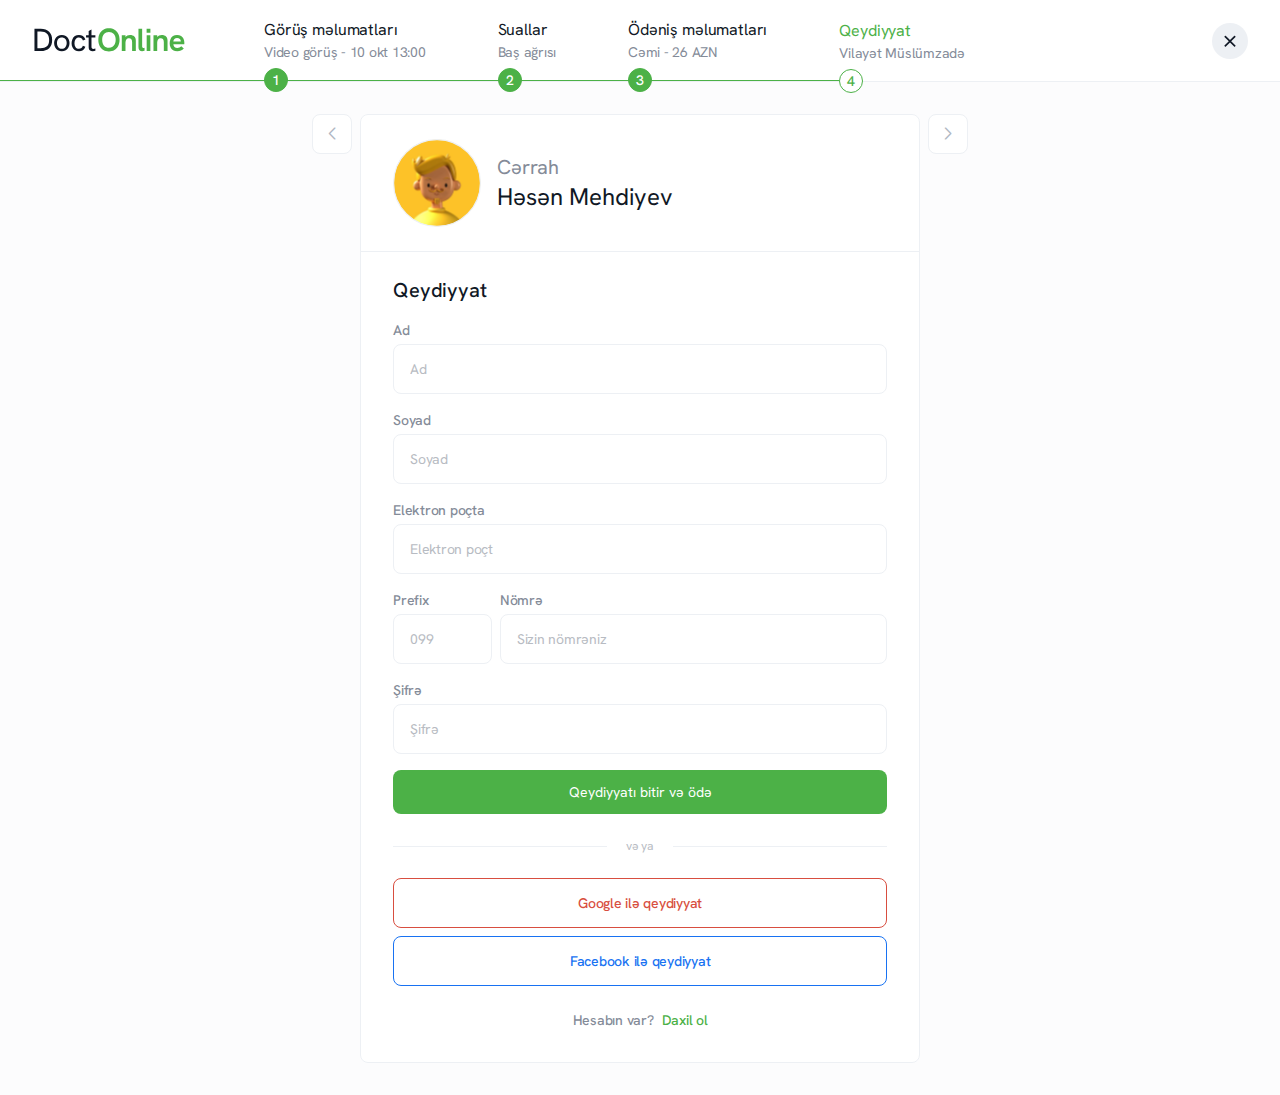
==== auth.html @ 01608416 "all pages added" ====
<!DOCTYPE html>
<html lang="en">
  <head>
    <meta charset="UTF-8" />
    <meta name="viewport" content="width=device-width, initial-scale=1.0" />
    <!-- Swiper JS -->
    <link
      rel="stylesheet"
      href="https://cdn.jsdelivr.net/npm/swiper@10/swiper-bundle.min.css"
    />

    <title>DoctOnline | Auth</title>
    <link rel="stylesheet" href="./scss/main.css" />
  </head>
  <body>
    <!-- Header Start -->
    <header class="header-auth">
      <nav class="nav">
        <div class="nav-start">
          <div class="logo">
            <a href="./index.html">
              <img src="./icons/Logo1.svg" alt="logo" />
            </a>
          </div>
          <div class="meet-information">
            <p class="top">Görüş məlumatları</p>
            <p class="bottom">Video görüş - 10 okt 13:00</p>
            <span class="number">1</span>
          </div>
          <div class="questions">
            <p class="top">Suallar</p>
            <p class="bottom">Baş ağrısı</p>
            <span class="number">2</span>
          </div>
          <div class="payment">
            <p class="top">Ödəniş məlumatları</p>
            <p class="bottom">Cəmi - 26 AZN</p>
            <span class="number">3</span>
          </div>
          <div class="register">
            <p class="top">Qeydiyyat</p>
            <p class="bottom">Vilayət Müslümzadə</p>
            <span class="number">4</span>
          </div>
        </div>
        <div class="nav-end">
          <a class="cancel-btn" href="./auth.html">
            <img src="./icons/cancel-btn.svg" alt="" />
          </a>
        </div>
      </nav>
    </header>
    <!-- Header End -->

    <!-- Main Start -->
    <main>
      <section class="doctor-auth">
        <div class="container">
          <div class="auth-in">
            <div class="auth-carousel">
              <!-- Slider main container -->
              <div class="swiper auth">
                <!-- Additional required wrapper -->
                <div class="swiper-wrapper">
                  <!-- Slides -->
                  <div class="swiper-slide">
                    <div class="auth-box">
                      <div class="box-up">
                        <div class="doctor">
                          <img src="./images/famous3.svg" alt="" />
                          <div class="doctor-info">
                            <p class="work">Cərrah</p>
                            <h1 class="name">Həsən Mehdiyev</h1>
                          </div>
                        </div>
                      </div>
                      <div class="box-bottom">
                        <h1 class="title">Qeydiyyat</h1>
                        <div class="form-group">
                          <label class="form-label" for="name">Ad</label>
                          <input
                            class="form-input"
                            type="text"
                            name="name"
                            id="name"
                            placeholder="Ad"
                            required
                          />
                        </div>
                        <div class="form-group">
                          <label class="form-label" for="surname">Soyad</label>
                          <input
                            class="form-input"
                            type="text"
                            name="surname"
                            id="surname"
                            placeholder="Soyad"
                            required
                          />
                        </div>
                        <div class="form-group">
                          <label class="form-label" for="email"
                            >Elektron poçta</label
                          >
                          <input
                            class="form-input"
                            type="email"
                            name="email"
                            id="email"
                            placeholder="Elektron poçt"
                            required
                          />
                        </div>
                        <div class="phone">
                          <div class="prefix">
                            <label for="prefix" class="form-label"
                              >Prefix</label
                            >
                            <input
                              type="number"
                              class="form-input"
                              name="prefix"
                              id="prefix"
                              placeholder="099"
                              required
                            />
                          </div>
                          <div class="number">
                            <label for="number" class="form-label">Nömrə</label>
                            <input
                              type="tel"
                              class="form-input"
                              name="number"
                              id="number"
                              placeholder="Sizin nömrəniz"
                              required
                            />
                          </div>
                        </div>
                        <div class="form-group">
                          <label class="form-label" for="password">Şifrə</label>
                          <input
                            class="form-input"
                            type="password"
                            name="password"
                            id="password"
                            placeholder="Şifrə"
                            required
                          />
                          <i class="fa-solid fa-eye"></i>
                        </div>
                        <a href="./summary-videocall.html" class="register-btn">
                          Qeydiyyatı bitir və ödə
                        </a>
                        <div class="and-box">
                          <span></span>
                          <p>və ya</p>
                          <span></span>
                        </div>
                        <div class="social-register">
                          <a href="" class="google">
                            <img src="./icons/google.svg" alt="" />
                            <p class="text">Google ilə qeydiyyat</p>
                          </a>
                          <a href="" class="facebook">
                            <img src="./icons/facebook-blue.svg" alt="" />
                            <p class="text">Facebook ilə qeydiyyat</p>
                          </a>
                        </div>
                        <div class="login">
                          <p class="text">Hesabın var?</p>
                          <a class="login-link" href="">Daxil ol</a>
                        </div>
                      </div>
                    </div>
                  </div>
                  <div class="swiper-slide">
                    <div class="auth-box">
                      <div class="box-up">
                        <div class="doctor">
                          <img src="./images/doctor-1.svg" alt="" />
                          <div class="doctor-info">
                            <p class="work">Stomotoloq</p>
                            <h1 class="name">Fərid Zalov</h1>
                          </div>
                        </div>
                      </div>
                      <div class="box-bottom">
                        <h1 class="title">Qeydiyyat</h1>
                        <div class="form-group">
                          <label class="form-label" for="name">Ad</label>
                          <input
                            class="form-input"
                            type="text"
                            name="name"
                            id="name"
                            placeholder="Ad"
                            required
                          />
                        </div>
                        <div class="form-group">
                          <label class="form-label" for="surname">Soyad</label>
                          <input
                            class="form-input"
                            type="text"
                            name="surname"
                            id="surname"
                            placeholder="Soyad"
                            required
                          />
                        </div>
                        <div class="form-group">
                          <label class="form-label" for="email"
                            >Elektron poçta</label
                          >
                          <input
                            class="form-input"
                            type="email"
                            name="email"
                            id="email"
                            placeholder="Elektron poçt"
                            required
                          />
                        </div>
                        <div class="phone">
                          <div class="prefix">
                            <label for="prefix" class="form-label"
                              >Prefix</label
                            >
                            <input
                              type="number"
                              class="form-input"
                              name="prefix"
                              id="prefix"
                              placeholder="099"
                              required
                            />
                          </div>
                          <div class="number">
                            <label for="number" class="form-label">Nömrə</label>
                            <input
                              type="tel"
                              class="form-input"
                              name="number"
                              id="number"
                              placeholder="Sizin nömrəniz"
                              required
                            />
                          </div>
                        </div>
                        <div class="form-group">
                          <label class="form-label" for="password">Şifrə</label>
                          <input
                            class="form-input"
                            type="password"
                            name="password"
                            id="password"
                            placeholder="Şifrə"
                            required
                          />
                          <i class="fa-solid fa-eye"></i>
                        </div>
                        <a href="./summary-videocall.html" class="register-btn">
                          Qeydiyyatı bitir və ödə
                        </a>
                        <div class="and-box">
                          <span></span>
                          <p>və ya</p>
                          <span></span>
                        </div>
                        <div class="social-register">
                          <a href="" class="google">
                            <img src="./icons/google.svg" alt="" />
                            <p class="text">Google ilə qeydiyyat</p>
                          </a>
                          <a href="" class="facebook">
                            <img src="./icons/facebook-blue.svg" alt="" />
                            <p class="text">Facebook ilə qeydiyyat</p>
                          </a>
                        </div>
                        <div class="login">
                          <p class="text">Hesabın var?</p>
                          <a class="login-link" href="">Daxil ol</a>
                        </div>
                      </div>
                    </div>
                  </div>
                  <div class="swiper-slide">
                    <div class="auth-box">
                      <div class="box-up">
                        <div class="doctor">
                          <img src="./images/famous1.svg" alt="" />
                          <div class="doctor-info">
                            <p class="work">Kardioloq</p>
                            <h1 class="name">Nərmin Əlizadə</h1>
                          </div>
                        </div>
                      </div>
                      <div class="box-bottom">
                        <h1 class="title">Qeydiyyat</h1>
                        <div class="form-group">
                          <label class="form-label" for="name">Ad</label>
                          <input
                            class="form-input"
                            type="text"
                            name="name"
                            id="name"
                            placeholder="Ad"
                            required
                          />
                        </div>
                        <div class="form-group">
                          <label class="form-label" for="surname">Soyad</label>
                          <input
                            class="form-input"
                            type="text"
                            name="surname"
                            id="surname"
                            placeholder="Soyad"
                            required
                          />
                        </div>
                        <div class="form-group">
                          <label class="form-label" for="email"
                            >Elektron poçta</label
                          >
                          <input
                            class="form-input"
                            type="email"
                            name="email"
                            id="email"
                            placeholder="Elektron poçt"
                            required
                          />
                        </div>
                        <div class="phone">
                          <div class="prefix">
                            <label for="prefix" class="form-label"
                              >Prefix</label
                            >
                            <input
                              type="number"
                              class="form-input"
                              name="prefix"
                              id="prefix"
                              placeholder="099"
                              required
                            />
                          </div>
                          <div class="number">
                            <label for="number" class="form-label">Nömrə</label>
                            <input
                              type="tel"
                              class="form-input"
                              name="number"
                              id="number"
                              placeholder="Sizin nömrəniz"
                              required
                            />
                          </div>
                        </div>
                        <div class="form-group">
                          <label class="form-label" for="password">Şifrə</label>
                          <input
                            class="form-input"
                            type="password"
                            name="password"
                            id="password"
                            placeholder="Şifrə"
                            required
                          />
                          <i class="fa-solid fa-eye"></i>
                        </div>
                        <a href="./summary-videocall.html" class="register-btn">
                          Qeydiyyatı bitir və ödə
                        </a>
                        <div class="and-box">
                          <span></span>
                          <p>və ya</p>
                          <span></span>
                        </div>
                        <div class="social-register">
                          <a href="" class="google">
                            <img src="./icons/google.svg" alt="" />
                            <p class="text">Google ilə qeydiyyat</p>
                          </a>
                          <a href="" class="facebook">
                            <img src="./icons/facebook-blue.svg" alt="" />
                            <p class="text">Facebook ilə qeydiyyat</p>
                          </a>
                        </div>
                        <div class="login">
                          <p class="text">Hesabın var?</p>
                          <a class="login-link" href="">Daxil ol</a>
                        </div>
                      </div>
                    </div>
                  </div>
                </div>
              </div>
              <!-- If we need navigation buttons -->
              <div class="swiper-button-prev auth-prev"></div>
              <div class="swiper-button-next auth-next"></div>
            </div>
          </div>
        </div>
      </section>
    </main>
    <!-- Main End -->

    <!-- Swiper JS -->
    <script src="https://cdn.jsdelivr.net/npm/swiper@10/swiper-bundle.min.js"></script>

    <!-- FontAwesome -->
    <script
      src="https://kit.fontawesome.com/46a0505f50.js"
      crossorigin="anonymous"
    ></script>

    <!-- My JS -->
    <script src="./js/swiper.js"></script>
  </body>
</html>
---- scss/main.css ----
@import url("https://fonts.googleapis.com/css2?family=Hanken+Grotesk:wght@100;200;300;400;500;600;700;800;900&family=Montserrat:wght@100;200;300;400;500;600;700;800;900&family=Poppins:wght@100;200;300;400;500;600;700;800;900&family=Roboto:wght@100;300;400;500;700;900&display=swap");
* {
  margin: 0;
  padding: 0;
  box-sizing: border-box;
  list-style: none;
  text-decoration: none;
  font-family: "Hanken Grotesk", sans-serif;
}
*::-webkit-scrollbar {
  display: none;
}
*::-moz-selection {
  background-color: rgb(76, 177, 71);
  color: #fff;
}
*::selection {
  background-color: rgb(76, 177, 71);
  color: #fff;
}

body {
  background-color: rgb(252, 252, 253);
}

html {
  scroll-behavior: smooth;
}

.container {
  width: 1144px;
  margin: 0 auto;
}

.hero {
  width: 100%;
  height: 500px;
  background-image: url(/images/Hero.svg);
  background-repeat: no-repeat;
  background-size: cover;
  background-position: center;
  border-bottom: 1px solid rgb(237, 240, 244);
}
.hero .container .hero-inner {
  display: flex;
  justify-content: center;
  align-items: center;
  flex-direction: column;
  padding: 100px 0;
}
.hero .container .hero-inner .hero-title {
  font-size: 34px;
  font-weight: 500;
  line-height: 40px;
  color: rgb(16, 24, 37);
  margin-bottom: 24px;
}
.hero .container .hero-inner .hero-search {
  position: relative;
  width: 100%;
  text-align: center;
  margin-bottom: 16px;
}
.hero .container .hero-inner .hero-search .search-input {
  width: 66%;
  padding: 12px 16px 12px 48px;
  outline: none;
  border: 1px solid rgb(237, 240, 244);
  border-radius: 8px;
  font-size: 16px;
  font-weight: 500;
  line-height: 24px;
  color: rgb(16, 24, 37);
  transition: all 0.3s ease-in-out;
}
.hero .container .hero-inner .hero-search .search-input::-moz-placeholder {
  font-size: 16px;
  font-weight: 500;
  line-height: 24px;
  color: rgb(132, 139, 152);
}
.hero .container .hero-inner .hero-search .search-input::placeholder {
  font-size: 16px;
  font-weight: 500;
  line-height: 24px;
  color: rgb(132, 139, 152);
}
.hero .container .hero-inner .hero-search .search-input:focus {
  border: 1px solid rgb(76, 177, 71);
}
.hero .container .hero-inner .hero-search img {
  position: absolute;
  left: 18.5%;
  top: 24%;
  cursor: pointer;
}
.hero .container .hero-inner .hero-nav-list {
  width: 66%;
  display: flex;
  justify-content: flex-start;
  align-items: center;
  gap: 24px;
}
.hero .container .hero-inner .hero-nav-list .list-title {
  font-size: 14px;
  font-weight: 400;
  line-height: 20px;
}
.hero .container .hero-inner .hero-nav-list .list-title a {
  color: rgb(39, 49, 66);
}
.hero .container .hero-inner .hero-nav-list .list-item {
  cursor: pointer;
  font-weight: 400;
  line-height: 20px;
  font-size: 14px;
}
.hero .container .hero-inner .hero-nav-list .list-item a {
  transition: all 0.3s ease-in-out;
  color: rgb(39, 49, 66);
}
.hero .container .hero-inner .hero-nav-list .list-item a:hover {
  text-decoration: underline;
}
.hero .container .hero-inner .hero-nav-list .list-item a img {
  margin-left: 5px;
}

.first-info {
  padding-top: 56px;
}
.first-info .container .info-slider {
  position: relative;
}
.first-info .container .info-slider .swiper .swiper-wrapper .swiper-slide {
  padding-bottom: 23px;
}
.first-info .container .info-slider .swiper .swiper-wrapper .swiper-slide .slide-card {
  background-color: #fff;
  display: flex;
  justify-content: space-between;
  align-items: center;
  border: 1px solid rgb(237, 240, 244);
  border-radius: 8px;
  transition: all 0.3s ease-in-out;
}
.first-info .container .info-slider .swiper .swiper-wrapper .swiper-slide .slide-card:hover {
  box-shadow: 0px 16px 16px 0px rgba(0, 0, 0, 0.05);
}
.first-info .container .info-slider .swiper .swiper-wrapper .swiper-slide .slide-card .card-content {
  padding: 24px;
  display: flex;
  flex-direction: column;
}
.first-info .container .info-slider .swiper .swiper-wrapper .swiper-slide .slide-card .card-content .card-title {
  font-size: 24px;
  font-weight: 500;
  line-height: 32px;
  color: rgb(16, 24, 37);
  margin-bottom: 16px;
}
.first-info .container .info-slider .swiper .swiper-wrapper .swiper-slide .slide-card .card-content .card-btn {
  width: -moz-fit-content;
  width: fit-content;
  font-size: 14px;
  font-weight: 500;
  line-height: 20px;
  color: #fff;
  background-color: rgb(76, 177, 71);
  padding: 5px 16px 6px;
  border-radius: 8px;
  margin-bottom: 44px;
}
.first-info .container .info-slider .swiper .swiper-wrapper .swiper-slide .slide-card .card-content .card-date {
  font-size: 16px;
  font-weight: 500;
  line-height: 24px;
  color: rgb(132, 139, 152);
  margin-bottom: 52px;
}
.first-info .container .info-slider .swiper .swiper-wrapper .swiper-slide .slide-card .card-content .card-more {
  font-size: 16px;
  font-weight: 500;
  line-height: 24px;
  color: rgb(16, 24, 37);
  margin-top: 44px;
}
.first-info .container .info-slider .swiper .swiper-wrapper .swiper-slide .slide-card .card-img {
  border-left: 1px solid rgb(237, 240, 244);
}
.first-info .container .info-slider .swiper-button-prev {
  position: absolute;
  left: -20px;
  width: 40px;
  height: 40px;
  background-color: #fff;
  border-radius: 100%;
  border: 1px solid rgb(237, 240, 244);
  transition: all 0.3s ease-in-out;
}
.first-info .container .info-slider .swiper-button-prev::after {
  transition: all 0.3s ease-in-out;
  font-size: 14px;
  color: rgb(183, 187, 194);
}
.first-info .container .info-slider .swiper-button-prev:hover {
  border: none;
  background-color: rgb(76, 177, 71);
}
.first-info .container .info-slider .swiper-button-prev:hover::after {
  color: #fff;
}
.first-info .container .info-slider .swiper-button-next {
  position: absolute;
  right: -20px;
  width: 40px;
  height: 40px;
  background-color: #fff;
  border-radius: 100%;
  border: 1px solid rgb(237, 240, 244);
  transition: all 0.3s ease-in-out;
}
.first-info .container .info-slider .swiper-button-next::after {
  transition: all 0.3s ease-in-out;
  font-size: 14px;
  color: rgb(183, 187, 194);
}
.first-info .container .info-slider .swiper-button-next:hover {
  border: none;
  background-color: rgb(76, 177, 71);
}
.first-info .container .info-slider .swiper-button-next:hover::after {
  color: #fff;
}

.famous-doctor {
  padding: 23px 0 0;
}
.famous-doctor .container .famous-head {
  display: flex;
  justify-content: space-between;
  align-items: baseline;
}
.famous-doctor .container .famous-head .title {
  font-size: 34px;
  font-weight: 500;
  line-height: 40px;
  color: rgb(16, 24, 37);
}
.famous-doctor .container .famous-head .famous-link {
  font-size: 16px;
  font-weight: 500;
  line-height: 24px;
  color: rgb(183, 187, 194);
  transition: all 0.3s ease-in-out;
}
.famous-doctor .container .famous-head .famous-link i {
  font-size: 14px;
}
.famous-doctor .container .famous-head .famous-link:hover {
  color: rgb(76, 177, 71);
}
.famous-doctor .container .famous-slider {
  position: relative;
}
.famous-doctor .container .famous-slider .swiper .swiper-wrapper .swiper-slide {
  padding: 24px 0;
}
.famous-doctor .container .famous-slider .swiper .swiper-wrapper .swiper-slide .famous-card {
  background-color: #fff;
  display: flex;
  flex-direction: column;
  border: 1px solid rgb(237, 240, 244);
  border-radius: 8px;
  transition: all 0.3s ease-in-out;
}
.famous-doctor .container .famous-slider .swiper .swiper-wrapper .swiper-slide .famous-card:hover {
  box-shadow: 0px 16px 16px 0px rgba(0, 0, 0, 0.05);
}
.famous-doctor .container .famous-slider .swiper .swiper-wrapper .swiper-slide .famous-card .card-content {
  padding: 24px 24px 12px;
}
.famous-doctor .container .famous-slider .swiper .swiper-wrapper .swiper-slide .famous-card .card-content .doctor {
  display: flex;
  align-items: center;
  margin-bottom: 14px;
}
.famous-doctor .container .famous-slider .swiper .swiper-wrapper .swiper-slide .famous-card .card-content .doctor .doctor-img {
  position: relative;
}
.famous-doctor .container .famous-slider .swiper .swiper-wrapper .swiper-slide .famous-card .card-content .doctor .doctor-img img {
  width: 72px;
  height: 72px;
}
.famous-doctor .container .famous-slider .swiper .swiper-wrapper .swiper-slide .famous-card .card-content .doctor .doctor-img span {
  position: absolute;
  left: -7px;
  top: -7px;
  background-color: #fff;
  width: 32px;
  height: 32px;
  border: 1px solid rgb(237, 240, 244);
  border-radius: 100%;
  display: flex;
  justify-content: center;
  align-items: center;
  padding-top: 2px;
  transition: all 0.3s ease-in-out;
}
.famous-doctor .container .famous-slider .swiper .swiper-wrapper .swiper-slide .famous-card .card-content .doctor .doctor-img span:hover {
  border: none;
  background-color: rgb(76, 177, 71);
}
.famous-doctor .container .famous-slider .swiper .swiper-wrapper .swiper-slide .famous-card .card-content .doctor .doctor-img span:hover i {
  color: #fff;
}
.famous-doctor .container .famous-slider .swiper .swiper-wrapper .swiper-slide .famous-card .card-content .doctor .doctor-img span i {
  transition: all 0.3s ease-in-out;
  color: rgb(132, 139, 152);
  font-weight: 300;
}
.famous-doctor .container .famous-slider .swiper .swiper-wrapper .swiper-slide .famous-card .card-content .doctor .doctor-info {
  margin-left: 16px;
}
.famous-doctor .container .famous-slider .swiper .swiper-wrapper .swiper-slide .famous-card .card-content .doctor .doctor-info .work {
  font-size: 16px;
  font-weight: 400;
  line-height: 24px;
  color: rgb(132, 139, 152);
}
.famous-doctor .container .famous-slider .swiper .swiper-wrapper .swiper-slide .famous-card .card-content .doctor .doctor-info .name {
  font-size: 20px;
  font-weight: 400;
  line-height: 28px;
  color: rgb(16, 24, 37);
}
.famous-doctor .container .famous-slider .swiper .swiper-wrapper .swiper-slide .famous-card .card-content .doctor .doctor-info .name img {
  margin-left: 4px;
}
.famous-doctor .container .famous-slider .swiper .swiper-wrapper .swiper-slide .famous-card .card-content .doctor .doctor-info .location {
  font-size: 14px;
  font-weight: 400;
  line-height: 20px;
  color: rgb(183, 187, 194);
}
.famous-doctor .container .famous-slider .swiper .swiper-wrapper .swiper-slide .famous-card .card-content .hospital {
  font-size: 16px;
  font-weight: 400;
  line-height: 24px;
  color: rgb(39, 49, 66);
  margin-bottom: 8px;
}
.famous-doctor .container .famous-slider .swiper .swiper-wrapper .swiper-slide .famous-card .card-content .rating {
  display: flex;
  align-items: center;
}
.famous-doctor .container .famous-slider .swiper .swiper-wrapper .swiper-slide .famous-card .card-content .rating img {
  width: 20px;
  height: 20px;
  margin-right: 4px;
}
.famous-doctor .container .famous-slider .swiper .swiper-wrapper .swiper-slide .famous-card .card-content .rating .point {
  color: rgb(255, 173, 13);
  font-size: 16px;
  font-weight: 400;
  line-height: 24px;
  margin-right: 8px;
}
.famous-doctor .container .famous-slider .swiper .swiper-wrapper .swiper-slide .famous-card .card-content .rating .value {
  font-size: 16px;
  font-weight: 400;
  line-height: 24px;
  color: rgb(39, 49, 66);
}
.famous-doctor .container .famous-slider .swiper .swiper-wrapper .swiper-slide .famous-card .card-bottom {
  padding: 12px 24px;
  border-top: 1px solid rgb(237, 240, 244);
}
.famous-doctor .container .famous-slider .swiper .swiper-wrapper .swiper-slide .famous-card .card-bottom .text {
  font-size: 14px;
  font-weight: 400;
  line-height: 20px;
  color: rgb(183, 187, 194);
}
.famous-doctor .container .famous-slider .swiper-button-prev {
  position: absolute;
  left: -20px;
  width: 40px;
  height: 40px;
  background-color: #fff;
  border-radius: 100%;
  border: 1px solid rgb(237, 240, 244);
  transition: all 0.3s ease-in-out;
}
.famous-doctor .container .famous-slider .swiper-button-prev::after {
  transition: all 0.3s ease-in-out;
  font-size: 14px;
  color: rgb(183, 187, 194);
}
.famous-doctor .container .famous-slider .swiper-button-prev:hover {
  border: none;
  background-color: rgb(76, 177, 71);
}
.famous-doctor .container .famous-slider .swiper-button-prev:hover::after {
  color: #fff;
}
.famous-doctor .container .famous-slider .swiper-button-next {
  position: absolute;
  right: -20px;
  width: 40px;
  height: 40px;
  background-color: #fff;
  border-radius: 100%;
  border: 1px solid rgb(237, 240, 244);
  transition: all 0.3s ease-in-out;
}
.famous-doctor .container .famous-slider .swiper-button-next::after {
  transition: all 0.3s ease-in-out;
  font-size: 14px;
  color: rgb(183, 187, 194);
}
.famous-doctor .container .famous-slider .swiper-button-next:hover {
  border: none;
  background-color: rgb(76, 177, 71);
}
.famous-doctor .container .famous-slider .swiper-button-next:hover::after {
  color: #fff;
}

.new-doctor {
  padding: 23px 0 56px;
}
.new-doctor .container .new-head {
  display: flex;
  justify-content: space-between;
  align-items: baseline;
}
.new-doctor .container .new-head .title {
  font-size: 34px;
  font-weight: 500;
  line-height: 40px;
  color: rgb(16, 24, 37);
}
.new-doctor .container .new-head .new-link {
  font-size: 16px;
  font-weight: 500;
  line-height: 24px;
  color: rgb(183, 187, 194);
  transition: all 0.3s ease-in-out;
}
.new-doctor .container .new-head .new-link i {
  font-size: 14px;
}
.new-doctor .container .new-head .new-link:hover {
  color: rgb(76, 177, 71);
}
.new-doctor .container .new-slider {
  position: relative;
}
.new-doctor .container .new-slider .swiper .swiper-wrapper .swiper-slide {
  padding: 24px 0;
}
.new-doctor .container .new-slider .swiper .swiper-wrapper .swiper-slide .new-card {
  background-color: #fff;
  display: flex;
  flex-direction: column;
  border: 1px solid rgb(237, 240, 244);
  border-radius: 8px;
  transition: all 0.3s ease-in-out;
}
.new-doctor .container .new-slider .swiper .swiper-wrapper .swiper-slide .new-card:hover {
  box-shadow: 0px 16px 16px 0px rgba(0, 0, 0, 0.05);
}
.new-doctor .container .new-slider .swiper .swiper-wrapper .swiper-slide .new-card .card-content {
  padding: 24px 24px 12px;
}
.new-doctor .container .new-slider .swiper .swiper-wrapper .swiper-slide .new-card .card-content .doctor {
  display: flex;
  align-items: center;
  margin-bottom: 10px;
}
.new-doctor .container .new-slider .swiper .swiper-wrapper .swiper-slide .new-card .card-content .doctor .doctor-img {
  position: relative;
}
.new-doctor .container .new-slider .swiper .swiper-wrapper .swiper-slide .new-card .card-content .doctor .doctor-img img {
  width: 72px;
  height: 72px;
}
.new-doctor .container .new-slider .swiper .swiper-wrapper .swiper-slide .new-card .card-content .doctor .doctor-img span {
  position: absolute;
  left: -7px;
  top: -7px;
  background-color: #fff;
  width: 32px;
  height: 32px;
  border: 1px solid rgb(237, 240, 244);
  border-radius: 100%;
  display: flex;
  justify-content: center;
  align-items: center;
  padding-top: 2px;
  transition: all 0.3s ease-in-out;
}
.new-doctor .container .new-slider .swiper .swiper-wrapper .swiper-slide .new-card .card-content .doctor .doctor-img span:hover {
  border: none;
  background-color: rgb(76, 177, 71);
}
.new-doctor .container .new-slider .swiper .swiper-wrapper .swiper-slide .new-card .card-content .doctor .doctor-img span:hover i {
  color: #fff;
}
.new-doctor .container .new-slider .swiper .swiper-wrapper .swiper-slide .new-card .card-content .doctor .doctor-img span i {
  transition: all 0.3s ease-in-out;
  color: rgb(132, 139, 152);
  font-weight: 300;
}
.new-doctor .container .new-slider .swiper .swiper-wrapper .swiper-slide .new-card .card-content .doctor .doctor-info {
  margin-left: 16px;
}
.new-doctor .container .new-slider .swiper .swiper-wrapper .swiper-slide .new-card .card-content .doctor .doctor-info .work {
  font-size: 16px;
  font-weight: 400;
  line-height: 24px;
  color: rgb(132, 139, 152);
}
.new-doctor .container .new-slider .swiper .swiper-wrapper .swiper-slide .new-card .card-content .doctor .doctor-info .name {
  font-size: 20px;
  font-weight: 400;
  line-height: 28px;
  color: rgb(16, 24, 37);
}
.new-doctor .container .new-slider .swiper .swiper-wrapper .swiper-slide .new-card .card-content .doctor .doctor-info .name img {
  margin-left: 4px;
}
.new-doctor .container .new-slider .swiper .swiper-wrapper .swiper-slide .new-card .card-content .doctor .doctor-info .location {
  font-size: 14px;
  font-weight: 400;
  line-height: 20px;
  color: rgb(183, 187, 194);
}
.new-doctor .container .new-slider .swiper .swiper-wrapper .swiper-slide .new-card .card-content .hospital {
  font-size: 16px;
  font-weight: 400;
  line-height: 24px;
  color: rgb(39, 49, 66);
}
.new-doctor .container .new-slider .swiper .swiper-wrapper .swiper-slide .new-card .card-bottom {
  padding: 12px 24px;
  border-top: 1px solid rgb(237, 240, 244);
}
.new-doctor .container .new-slider .swiper .swiper-wrapper .swiper-slide .new-card .card-bottom .text {
  font-size: 14px;
  font-weight: 400;
  line-height: 20px;
  color: rgb(183, 187, 194);
}
.new-doctor .container .new-slider .swiper-button-prev {
  position: absolute;
  left: -20px;
  width: 40px;
  height: 40px;
  background-color: #fff;
  border-radius: 100%;
  border: 1px solid rgb(237, 240, 244);
  transition: all 0.3s ease-in-out;
}
.new-doctor .container .new-slider .swiper-button-prev::after {
  transition: all 0.3s ease-in-out;
  font-size: 14px;
  color: rgb(183, 187, 194);
}
.new-doctor .container .new-slider .swiper-button-prev:hover {
  border: none;
  background-color: rgb(76, 177, 71);
}
.new-doctor .container .new-slider .swiper-button-prev:hover::after {
  color: #fff;
}
.new-doctor .container .new-slider .swiper-button-next {
  position: absolute;
  right: -20px;
  width: 40px;
  height: 40px;
  background-color: #fff;
  border-radius: 100%;
  border: 1px solid rgb(237, 240, 244);
  transition: all 0.3s ease-in-out;
}
.new-doctor .container .new-slider .swiper-button-next::after {
  transition: all 0.3s ease-in-out;
  font-size: 14px;
  color: rgb(183, 187, 194);
}
.new-doctor .container .new-slider .swiper-button-next:hover {
  border: none;
  background-color: rgb(76, 177, 71);
}
.new-doctor .container .new-slider .swiper-button-next:hover::after {
  color: #fff;
}

.categories {
  padding: 56px 0;
  background-color: #fff;
  border-top: 1px solid rgb(237, 240, 244);
  border-bottom: 1px solid rgb(237, 240, 244);
}
.categories .container .title {
  font-size: 34px;
  font-weight: 500;
  line-height: 40px;
  color: rgb(16, 24, 37);
  margin-bottom: 40px;
}
.categories .container .category-main {
  display: flex;
  align-items: center;
}
.categories .container .category-main .category-item {
  text-align: center;
  padding: 0 16px;
  margin-right: 8px;
}
.categories .container .category-main .category-item .category-img {
  cursor: pointer;
  width: 80px;
  height: 80px;
  margin-bottom: 12px;
}
.categories .container .category-main .category-item .text {
  cursor: pointer;
  font-size: 16px;
  font-weight: 500;
  line-height: 24px;
  color: rgb(16, 24, 37);
}

.suggestion-doctor {
  padding: 56px 0 23px;
}
.suggestion-doctor .container .suggestion-head {
  display: flex;
  justify-content: space-between;
  align-items: baseline;
}
.suggestion-doctor .container .suggestion-head .title {
  font-size: 34px;
  font-weight: 500;
  line-height: 40px;
  color: rgb(16, 24, 37);
}
.suggestion-doctor .container .suggestion-head .suggestion-link {
  font-size: 16px;
  font-weight: 500;
  line-height: 24px;
  color: rgb(183, 187, 194);
  transition: all 0.3s ease-in-out;
}
.suggestion-doctor .container .suggestion-head .suggestion-link i {
  font-size: 14px;
}
.suggestion-doctor .container .suggestion-head .suggestion-link:hover {
  color: rgb(76, 177, 71);
}
.suggestion-doctor .container .suggestion-slider {
  position: relative;
}
.suggestion-doctor .container .suggestion-slider .swiper .swiper-wrapper .swiper-slide {
  padding: 24px 0;
}
.suggestion-doctor .container .suggestion-slider .swiper .swiper-wrapper .swiper-slide .suggestion-card {
  background-color: #fff;
  display: flex;
  flex-direction: column;
  border: 1px solid rgb(237, 240, 244);
  border-radius: 8px;
  transition: all 0.3s ease-in-out;
}
.suggestion-doctor .container .suggestion-slider .swiper .swiper-wrapper .swiper-slide .suggestion-card:hover {
  box-shadow: 0px 16px 16px 0px rgba(0, 0, 0, 0.05);
}
.suggestion-doctor .container .suggestion-slider .swiper .swiper-wrapper .swiper-slide .suggestion-card .card-content {
  padding: 24px 24px 12px;
}
.suggestion-doctor .container .suggestion-slider .swiper .swiper-wrapper .swiper-slide .suggestion-card .card-content .doctor {
  display: flex;
  align-items: center;
  margin-bottom: 14px;
}
.suggestion-doctor .container .suggestion-slider .swiper .swiper-wrapper .swiper-slide .suggestion-card .card-content .doctor .doctor-img {
  position: relative;
}
.suggestion-doctor .container .suggestion-slider .swiper .swiper-wrapper .swiper-slide .suggestion-card .card-content .doctor .doctor-img img {
  width: 72px;
  height: 72px;
}
.suggestion-doctor .container .suggestion-slider .swiper .swiper-wrapper .swiper-slide .suggestion-card .card-content .doctor .doctor-img span {
  position: absolute;
  left: -7px;
  top: -7px;
  background-color: #fff;
  width: 32px;
  height: 32px;
  border: 1px solid rgb(237, 240, 244);
  border-radius: 100%;
  display: flex;
  justify-content: center;
  align-items: center;
  padding-top: 2px;
  transition: all 0.3s ease-in-out;
}
.suggestion-doctor .container .suggestion-slider .swiper .swiper-wrapper .swiper-slide .suggestion-card .card-content .doctor .doctor-img span:hover {
  border: none;
  background-color: rgb(76, 177, 71);
}
.suggestion-doctor .container .suggestion-slider .swiper .swiper-wrapper .swiper-slide .suggestion-card .card-content .doctor .doctor-img span:hover i {
  color: #fff;
}
.suggestion-doctor .container .suggestion-slider .swiper .swiper-wrapper .swiper-slide .suggestion-card .card-content .doctor .doctor-img span i {
  transition: all 0.3s ease-in-out;
  color: rgb(132, 139, 152);
  font-weight: 300;
}
.suggestion-doctor .container .suggestion-slider .swiper .swiper-wrapper .swiper-slide .suggestion-card .card-content .doctor .doctor-info {
  margin-left: 16px;
}
.suggestion-doctor .container .suggestion-slider .swiper .swiper-wrapper .swiper-slide .suggestion-card .card-content .doctor .doctor-info .work {
  font-size: 16px;
  font-weight: 400;
  line-height: 24px;
  color: rgb(132, 139, 152);
}
.suggestion-doctor .container .suggestion-slider .swiper .swiper-wrapper .swiper-slide .suggestion-card .card-content .doctor .doctor-info .name {
  font-size: 20px;
  font-weight: 400;
  line-height: 28px;
  color: rgb(16, 24, 37);
}
.suggestion-doctor .container .suggestion-slider .swiper .swiper-wrapper .swiper-slide .suggestion-card .card-content .doctor .doctor-info .name img {
  margin-left: 4px;
}
.suggestion-doctor .container .suggestion-slider .swiper .swiper-wrapper .swiper-slide .suggestion-card .card-content .doctor .doctor-info .location {
  font-size: 14px;
  font-weight: 400;
  line-height: 20px;
  color: rgb(183, 187, 194);
}
.suggestion-doctor .container .suggestion-slider .swiper .swiper-wrapper .swiper-slide .suggestion-card .card-content .hospital {
  font-size: 16px;
  font-weight: 400;
  line-height: 24px;
  color: rgb(39, 49, 66);
  margin-bottom: 8px;
}
.suggestion-doctor .container .suggestion-slider .swiper .swiper-wrapper .swiper-slide .suggestion-card .card-content .rating {
  display: flex;
  align-items: center;
}
.suggestion-doctor .container .suggestion-slider .swiper .swiper-wrapper .swiper-slide .suggestion-card .card-content .rating img {
  width: 20px;
  height: 20px;
  margin-right: 4px;
}
.suggestion-doctor .container .suggestion-slider .swiper .swiper-wrapper .swiper-slide .suggestion-card .card-content .rating .point {
  color: rgb(255, 173, 13);
  font-size: 16px;
  font-weight: 400;
  line-height: 24px;
  margin-right: 8px;
}
.suggestion-doctor .container .suggestion-slider .swiper .swiper-wrapper .swiper-slide .suggestion-card .card-content .rating .value {
  font-size: 16px;
  font-weight: 400;
  line-height: 24px;
  color: rgb(39, 49, 66);
}
.suggestion-doctor .container .suggestion-slider .swiper .swiper-wrapper .swiper-slide .suggestion-card .card-bottom {
  padding: 12px 24px;
  border-top: 1px solid rgb(237, 240, 244);
}
.suggestion-doctor .container .suggestion-slider .swiper .swiper-wrapper .swiper-slide .suggestion-card .card-bottom .text {
  font-size: 14px;
  font-weight: 400;
  line-height: 20px;
  color: rgb(183, 187, 194);
}
.suggestion-doctor .container .suggestion-slider .swiper-button-prev {
  position: absolute;
  left: -20px;
  width: 40px;
  height: 40px;
  background-color: #fff;
  border-radius: 100%;
  border: 1px solid rgb(237, 240, 244);
  transition: all 0.3s ease-in-out;
}
.suggestion-doctor .container .suggestion-slider .swiper-button-prev::after {
  transition: all 0.3s ease-in-out;
  font-size: 14px;
  color: rgb(183, 187, 194);
}
.suggestion-doctor .container .suggestion-slider .swiper-button-prev:hover {
  border: none;
  background-color: rgb(76, 177, 71);
}
.suggestion-doctor .container .suggestion-slider .swiper-button-prev:hover::after {
  color: #fff;
}
.suggestion-doctor .container .suggestion-slider .swiper-button-next {
  position: absolute;
  right: -20px;
  width: 40px;
  height: 40px;
  background-color: #fff;
  border-radius: 100%;
  border: 1px solid rgb(237, 240, 244);
  transition: all 0.3s ease-in-out;
}
.suggestion-doctor .container .suggestion-slider .swiper-button-next::after {
  transition: all 0.3s ease-in-out;
  font-size: 14px;
  color: rgb(183, 187, 194);
}
.suggestion-doctor .container .suggestion-slider .swiper-button-next:hover {
  border: none;
  background-color: rgb(76, 177, 71);
}
.suggestion-doctor .container .suggestion-slider .swiper-button-next:hover::after {
  color: #fff;
}

.connect {
  padding: 23px 0 60px;
}
.connect .container .title {
  text-align: center;
  font-size: 34px;
  font-weight: 500;
  line-height: 40px;
  color: rgb(16, 24, 37);
  margin-bottom: 24px;
}
.connect .container .connect-cards {
  display: flex;
  justify-content: center;
  align-items: center;
}
.connect .container .connect-cards .card {
  border: 1px solid rgb(237, 240, 244);
  border-radius: 8px;
  margin: 0 16px;
  transition: all 0.3s ease-in-out;
}
.connect .container .connect-cards .card:hover {
  box-shadow: 0px 16px 16px 0px rgba(0, 0, 0, 0.05);
}
.connect .container .connect-cards .card .card-img {
  -o-object-fit: cover;
     object-fit: cover;
  width: 456px;
  height: 198px;
}
.connect .container .connect-cards .card .card-content {
  padding: 18px 20px;
}
.connect .container .connect-cards .card .card-content .card-title {
  font-size: 16px;
  font-weight: 500;
  line-height: 24px;
  color: rgb(16, 24, 37);
  margin-bottom: 8px;
}
.connect .container .connect-cards .card .card-content .card-link {
  font-size: 14px;
  font-weight: 500;
  line-height: 20px;
  color: rgb(132, 139, 152);
  transition: all 0.3s ease-in-out;
}
.connect .container .connect-cards .card .card-content .card-link:hover {
  color: rgb(76, 177, 71);
}
.connect .container .connect-cards .card .card-content .card-link i {
  margin-left: 4px;
  font-size: 12px;
}

.search {
  padding: 32px 0;
  border-bottom: 1px solid rgb(237, 240, 244);
}
.search .container .search-in {
  width: 66%;
}
.search .container .search-in .search-head {
  display: flex;
  justify-content: space-between;
  align-items: center;
  margin-bottom: 16px;
}
.search .container .search-in .search-head .title {
  font-size: 34px;
  font-weight: 400;
  line-height: 40px;
  color: rgb(16, 24, 37);
}
.search .container .search-in .search-head .filter {
  display: flex;
  align-items: center;
  display: none;
}
.search .container .search-in .search-head .filter img {
  width: 20px;
  height: 20px;
}
.search .container .search-in .search-head .filter span {
  font-size: 16px;
  font-weight: 500;
  line-height: 24px;
  color: rgb(76, 177, 71);
}
.search .container .search-in .search-input {
  position: relative;
  margin-bottom: 16px;
}
.search .container .search-in .search-input input {
  width: 100%;
  padding: 12px 16px 12px 48px;
  outline: none;
  border: 1px solid rgb(237, 240, 244);
  border-radius: 8px;
  font-size: 16px;
  font-weight: 500;
  line-height: 24px;
  color: rgb(16, 24, 37);
  transition: all 0.3s ease-in-out;
}
.search .container .search-in .search-input input::-moz-placeholder {
  font-size: 16px;
  font-weight: 500;
  line-height: 24px;
  color: rgb(132, 139, 152);
}
.search .container .search-in .search-input input::placeholder {
  font-size: 16px;
  font-weight: 500;
  line-height: 24px;
  color: rgb(132, 139, 152);
}
.search .container .search-in .search-input input:focus {
  border: 1px solid rgb(76, 177, 71);
}
.search .container .search-in .search-input img {
  width: 24px;
  height: 24px;
  position: absolute;
  left: 16px;
  top: 12px;
}
.search .container .search-in .search-result {
  font-size: 48px;
  font-weight: 400;
  line-height: 56px;
  color: rgb(183, 187, 194);
  margin-bottom: 24px;
}
.search .container .search-in .info-bar {
  display: flex;
  align-items: center;
}
.search .container .search-in .info-bar .info {
  background-color: #fff;
  display: flex;
  align-items: center;
  border: 1px solid rgb(237, 240, 244);
  border-radius: 8px;
  padding: 4px;
  margin-right: 8px;
}
.search .container .search-in .info-bar .info .day {
  padding: 8px 16px 8px 12px;
  margin-right: 4px;
  font-size: 16px;
  font-weight: 400;
  line-height: 24px;
  color: #fff;
  background-color: rgb(76, 177, 71);
  border-radius: 8px;
}
.search .container .search-in .info-bar .info .day i {
  font-size: 13px;
  margin-left: 6px;
}
.search .container .search-in .info-bar .info .number {
  padding: 8px 12px;
  margin-right: 20px;
  font-size: 16px;
  font-weight: 400;
  line-height: 24px;
  color: #fff;
  background-color: rgb(76, 177, 71);
  border-radius: 8px;
}
.search .container .search-in .info-bar .info img {
  cursor: pointer;
  height: 8px;
  margin-left: 33px;
  padding: 0 12px;
}
.search .container .search-in .info-bar .select-country {
  cursor: pointer;
  padding: 12px 16px;
  border: 1px solid rgb(237, 240, 244);
  border-radius: 8px;
  margin-right: 8px;
  background-color: #fff;
  position: relative;
}
.search .container .search-in .info-bar .select-country .form-group {
  display: flex;
  flex-direction: column;
}
.search .container .search-in .info-bar .select-country .form-group .select-box {
  width: 100%;
  transition: 0.4s ease-in-out;
  background-color: #fff;
  font-size: 16px;
  font-weight: 400;
  line-height: 24px;
}
.search .container .search-in .info-bar .select-country .form-group .select-box:focus {
  border-color: rgb(76, 177, 71);
}
.search .container .search-in .info-bar .select-country .form-group .select-box img {
  height: 8px;
  margin-left: 100px;
  padding-left: 5px;
}
.search .container .search-in .info-bar .select-country .form-group .sub-menu-wrap {
  z-index: 10;
  position: absolute;
  left: 0;
  top: 100%;
  min-width: 100%;
  max-height: 0px;
  overflow: hidden;
  transition: max-height 0.5s;
  box-shadow: 0px 3px 3px 0px rgba(0, 0, 0, 0.05);
  border-radius: 8px;
}
.search .container .search-in .info-bar .select-country .form-group .sub-menu-wrap .sub-menu {
  width: 100%;
  background-color: #fff;
  padding: 16px;
  border: 1px solid rgb(237, 240, 244);
}
.search .container .search-in .info-bar .select-country .form-group .sub-menu-wrap .sub-menu .sub-menu-title {
  font-size: 14px;
  font-weight: 400;
  line-height: 20px;
  text-transform: uppercase;
  color: rgb(183, 187, 194);
  margin-bottom: 8px;
}
.search .container .search-in .info-bar .select-country .form-group .sub-menu-wrap .sub-menu .country {
  display: flex;
  align-items: center;
}
.search .container .search-in .info-bar .select-country .form-group .sub-menu-wrap .sub-menu .country:nth-child(2) {
  margin-bottom: 8px;
}
.search .container .search-in .info-bar .select-country .form-group .sub-menu-wrap .sub-menu .country input {
  -webkit-appearance: none;
     -moz-appearance: none;
          appearance: none;
  border-radius: 2px;
  display: block;
  width: 16px;
  height: 16px;
  margin-right: 8px;
  border: 1px solid rgb(176, 183, 195);
  transition: 0.3s;
}
.search .container .search-in .info-bar .select-country .form-group .sub-menu-wrap .sub-menu .country input::after {
  content: "";
  display: block;
  position: absolute;
  top: 1.5px;
  left: 5px;
  width: 4px;
  height: 8px;
  border: 1px solid #fff;
  border-width: 0 3px 3px 0;
  transform: rotate(40deg);
}
.search .container .search-in .info-bar .select-country .form-group .sub-menu-wrap .sub-menu .country input:checked {
  -webkit-appearance: none;
     -moz-appearance: none;
          appearance: none;
  margin: 0;
  font: inherit;
  background-color: rgb(76, 177, 71);
  width: 16px;
  height: 16px;
  border: none;
  border-radius: 2px;
  transform: translateY(0);
  margin-right: 8px;
}
.search .container .search-in .info-bar .select-country .form-group .sub-menu-wrap .sub-menu .country label {
  font-size: 16px;
  font-weight: 400;
  line-height: 24px;
  color: rgb(16, 24, 37);
}
.search .container .search-in .info-bar .select-country .form-group .open-menu {
  max-height: 400px;
}
.search .container .search-in .info-bar .video {
  background-color: #fff;
  display: flex;
  align-items: center;
  border: 1px solid rgb(237, 240, 244);
  border-radius: 8px;
  padding: 12px 40px 12px 18px;
}
.search .container .search-in .info-bar .video input {
  -webkit-appearance: none;
     -moz-appearance: none;
          appearance: none;
  border-radius: 2px;
  display: block;
  width: 16px;
  height: 16px;
  margin-right: 10px;
  border: 1px solid rgb(176, 183, 195);
  transition: 0.3s;
}
.search .container .search-in .info-bar .video input::after {
  content: "";
  display: block;
  position: absolute;
  top: 1.5px;
  left: 5px;
  width: 4px;
  height: 8px;
  border: 1px solid #fff;
  border-width: 0 3px 3px 0;
  transform: rotate(40deg);
}
.search .container .search-in .info-bar .video input:checked {
  -webkit-appearance: none;
     -moz-appearance: none;
          appearance: none;
  margin: 0;
  font: inherit;
  background-color: rgb(76, 177, 71);
  width: 16px;
  height: 16px;
  border: none;
  border-radius: 2px;
  transform: translateY(0);
  margin-right: 10px;
}
.search .container .search-in .info-bar .video .text {
  cursor: pointer;
  font-size: 16px;
  font-weight: 400;
  line-height: 24px;
  color: rgb(16, 24, 37);
  margin-right: 8px;
}
.search .container .search-in .info-bar .video img {
  width: 20px;
  height: 20px;
}

.reservation {
  padding: 32px 0;
}
.reservation .container .reserve-box {
  border: 1px solid rgb(237, 240, 244);
  border-radius: 8px;
  background-color: #fff;
  padding: 32px;
  display: flex;
  align-items: self-start;
  justify-content: space-between;
  margin-bottom: 16px;
}
.reservation .container .reserve-box .doctor {
  display: flex;
}
.reservation .container .reserve-box .doctor .doctor-left {
  display: flex;
  flex-direction: column;
  position: relative;
}
.reservation .container .reserve-box .doctor .doctor-left .doctor-img {
  width: 104px;
  height: 104px;
  margin-bottom: 13px;
}
.reservation .container .reserve-box .doctor .doctor-left .heart {
  position: absolute;
  background-color: #fff;
  top: -7px;
  left: -7px;
  width: 40px;
  height: 40px;
  border: 1px solid rgb(237, 240, 244);
  border-radius: 100%;
  display: flex;
  justify-content: center;
  align-items: center;
  padding-top: 2px;
  transition: all 0.3s ease-in-out;
}
.reservation .container .reserve-box .doctor .doctor-left .heart:hover {
  border: none;
  background-color: rgb(76, 177, 71);
}
.reservation .container .reserve-box .doctor .doctor-left .heart:hover i {
  color: #fff;
}
.reservation .container .reserve-box .doctor .doctor-left .heart i {
  transition: all 0.3s ease-in-out;
  color: rgb(132, 139, 152);
  font-weight: 300;
  font-size: 18px;
}
.reservation .container .reserve-box .doctor .doctor-left .profile {
  display: flex;
  align-items: center;
}
.reservation .container .reserve-box .doctor .doctor-left .profile img {
  margin-right: 4px;
}
.reservation .container .reserve-box .doctor .doctor-left .profile span {
  font-size: 14px;
  font-weight: 500;
  line-height: 20px;
  color: rgb(76, 177, 71);
}
.reservation .container .reserve-box .doctor .doctor-info {
  padding: 0 24px;
}
.reservation .container .reserve-box .doctor .doctor-info .work {
  font-size: 20px;
  font-weight: 400;
  line-height: 28px;
  color: rgb(132, 139, 152);
  margin-bottom: 4px;
}
.reservation .container .reserve-box .doctor .doctor-info .name {
  font-size: 24px;
  font-weight: 400;
  line-height: 32px;
  color: #000;
  margin-bottom: 8px;
}
.reservation .container .reserve-box .doctor .doctor-info .hospital {
  font-size: 16px;
  font-weight: 400;
  line-height: 24px;
  color: rgb(39, 49, 66);
  margin-bottom: 8px;
}
.reservation .container .reserve-box .doctor .doctor-info .rating {
  display: flex;
  align-items: center;
  margin-bottom: 8px;
}
.reservation .container .reserve-box .doctor .doctor-info .rating img {
  width: 20px;
  height: 20px;
  margin-right: 4px;
}
.reservation .container .reserve-box .doctor .doctor-info .rating .point {
  font-size: 16px;
  font-weight: 500;
  line-height: 24px;
  color: rgb(255, 173, 13);
  margin-right: 8px;
}
.reservation .container .reserve-box .doctor .doctor-info .rating .value {
  font-size: 16px;
  font-weight: 400;
  line-height: 24px;
  color: rgb(39, 49, 66);
}
.reservation .container .reserve-box .doctor .doctor-info .text {
  font-size: 16px;
  font-weight: 400;
  line-height: 24px;
  color: rgb(183, 187, 194);
  margin-bottom: 12px;
}
.reservation .container .reserve-box .doctor .doctor-info .meet {
  display: flex;
  align-items: center;
}
.reservation .container .reserve-box .doctor .doctor-info .meet .clinic {
  cursor: pointer;
  margin-right: 8px;
  border: 1px solid rgb(237, 240, 244);
  border-radius: 8px;
  background-color: #fff;
  padding: 8px;
  transition: all 0.3s ease-in-out;
}
.reservation .container .reserve-box .doctor .doctor-info .meet .clinic:hover {
  border: 1px solid rgb(76, 177, 71);
  background-color: rgb(242, 250, 242);
}
.reservation .container .reserve-box .doctor .doctor-info .meet .clinic .icon-box {
  display: flex;
  justify-content: space-between;
  align-items: self-start;
  margin-bottom: 4px;
}
.reservation .container .reserve-box .doctor .doctor-info .meet .clinic .icon-box .left-icon {
  width: 32px;
  height: 32px;
  margin-right: 48px;
}
.reservation .container .reserve-box .doctor .doctor-info .meet .clinic .icon-box .info-icon {
  width: 16px;
  height: 16px;
}
.reservation .container .reserve-box .doctor .doctor-info .meet .clinic p {
  font-size: 12px;
  font-weight: 400;
  line-height: 16px;
  color: rgb(16, 24, 37);
}
.reservation .container .reserve-box .doctor .doctor-info .meet .video {
  cursor: pointer;
  border: 1px solid rgb(237, 240, 244);
  border-radius: 8px;
  background-color: #fff;
  padding: 8px;
  transition: all 0.3s ease-in-out;
}
.reservation .container .reserve-box .doctor .doctor-info .meet .video:hover {
  border: 1px solid rgb(212, 90, 90);
  background-color: rgb(250, 236, 236);
}
.reservation .container .reserve-box .doctor .doctor-info .meet .video .icon-box {
  display: flex;
  justify-content: space-between;
  align-items: self-start;
  margin-bottom: 4px;
}
.reservation .container .reserve-box .doctor .doctor-info .meet .video .icon-box .left-icon {
  width: 32px;
  height: 32px;
  margin-right: 48px;
}
.reservation .container .reserve-box .doctor .doctor-info .meet .video .icon-box .info-icon {
  width: 16px;
  height: 16px;
}
.reservation .container .reserve-box .doctor .doctor-info .meet .video p {
  font-size: 12px;
  font-weight: 400;
  line-height: 16px;
  color: rgb(16, 24, 37);
}
.reservation .container .reserve-box .table-carousel {
  width: 360px;
  position: relative;
}
.reservation .container .reserve-box .table-carousel .swiper .swiper-wrapper .swiper-slide .table .day-head {
  display: flex;
  align-items: center;
  margin-bottom: 16px;
}
.reservation .container .reserve-box .table-carousel .swiper .swiper-wrapper .swiper-slide .table .day-head .day {
  cursor: pointer;
  width: 64px;
  padding: 2px 0;
  border: 1px solid rgb(237, 240, 244);
  border-radius: 7px;
  margin-left: 8px;
  text-align: center;
  transition: all 0.4s ease-in-out;
}
.reservation .container .reserve-box .table-carousel .swiper .swiper-wrapper .swiper-slide .table .day-head .day:hover {
  border: 1px solid rgb(201, 206, 214);
  background-color: rgb(251, 251, 252);
}
.reservation .container .reserve-box .table-carousel .swiper .swiper-wrapper .swiper-slide .table .day-head .day .num {
  font-size: 14px;
  font-weight: 400;
  line-height: 20px;
  color: rgb(16, 24, 37);
}
.reservation .container .reserve-box .table-carousel .swiper .swiper-wrapper .swiper-slide .table .day-head .day .name {
  font-size: 12px;
  font-weight: 400;
  line-height: 16px;
  color: rgb(183, 187, 194);
}
.reservation .container .reserve-box .table-carousel .swiper .swiper-wrapper .swiper-slide .table .day-head .day-active {
  cursor: pointer;
  width: 64px;
  padding: 2px 0;
  border: 1px solid rgb(76, 177, 71);
  border-radius: 7px;
  margin-left: 8px;
  text-align: center;
  background-color: rgb(76, 177, 71);
}
.reservation .container .reserve-box .table-carousel .swiper .swiper-wrapper .swiper-slide .table .day-head .day-active .num {
  font-size: 14px;
  font-weight: 400;
  line-height: 20px;
  color: #fff;
}
.reservation .container .reserve-box .table-carousel .swiper .swiper-wrapper .swiper-slide .table .day-head .day-active .name {
  font-size: 12px;
  font-weight: 400;
  line-height: 16px;
  color: #fff;
}
.reservation .container .reserve-box .table-carousel .swiper .swiper-wrapper .swiper-slide .table .table-hours {
  display: flex;
}
.reservation .container .reserve-box .table-carousel .swiper .swiper-wrapper .swiper-slide .table .table-hours .column {
  margin-left: 8px;
}
.reservation .container .reserve-box .table-carousel .swiper .swiper-wrapper .swiper-slide .table .table-hours .column .hour {
  cursor: pointer;
  background-color: rgb(237, 240, 244);
  text-align: center;
  padding: 5px 0;
  width: 64px;
  height: 30px;
  margin-bottom: 8px;
  border-radius: 7px;
  font-size: 14px;
  font-weight: 400;
  line-height: 20px;
  color: rgb(16, 24, 37);
  transition: all 0.4s ease-in-out;
}
.reservation .container .reserve-box .table-carousel .swiper .swiper-wrapper .swiper-slide .table .table-hours .column .hour:hover {
  background-color: rgb(76, 177, 71);
  color: #fff;
}
.reservation .container .reserve-box .table-carousel .swiper .swiper-wrapper .swiper-slide .table .empty-box {
  border: 1px solid rgb(237, 240, 244);
  border-radius: 8px;
  margin-left: 8px;
}
.reservation .container .reserve-box .table-carousel .swiper .swiper-wrapper .swiper-slide .table .empty-box .info {
  text-align: center;
  font-size: 14px;
  font-weight: 400;
  line-height: 20px;
  color: rgb(16, 24, 37);
  padding: 16px;
  border-bottom: 1px solid rgb(237, 240, 244);
}
.reservation .container .reserve-box .table-carousel .swiper .swiper-wrapper .swiper-slide .table .empty-box .link {
  display: flex;
  justify-content: center;
  align-items: center;
  padding: 12px 0;
}
.reservation .container .reserve-box .table-carousel .swiper .swiper-wrapper .swiper-slide .table .empty-box .link a {
  font-size: 14px;
  font-weight: 400;
  line-height: 20px;
  color: rgb(76, 177, 71);
}
.reservation .container .reserve-box .table-carousel .swiper .swiper-wrapper .swiper-slide .table .empty-box .link a i {
  margin-left: 4px;
  font-size: 14px;
}
.reservation .container .reserve-box .table-carousel .swiper-button-prev {
  position: absolute;
  top: 30px;
  left: -8px;
  width: 32px;
  height: 32px;
  background-color: #fff;
  border-radius: 100%;
  border: 1px solid rgb(237, 240, 244);
  transition: all 0.3s ease-in-out;
}
.reservation .container .reserve-box .table-carousel .swiper-button-prev::after {
  display: none;
}
.reservation .container .reserve-box .table-carousel .swiper-button-prev:hover {
  border: none;
  background-color: rgb(76, 177, 71);
}
.reservation .container .reserve-box .table-carousel .swiper-button-prev:hover i {
  color: #fff;
}
.reservation .container .reserve-box .table-carousel .swiper-button-prev i {
  transition: all 0.3s ease-in-out;
  color: #000;
  font-size: 13px;
}
.reservation .container .reserve-box .table-carousel .swiper-button-next {
  position: absolute;
  top: 30px;
  right: -15px;
  width: 32px;
  height: 32px;
  background-color: #fff;
  border-radius: 100%;
  border: 1px solid rgb(237, 240, 244);
  transition: all 0.3s ease-in-out;
}
.reservation .container .reserve-box .table-carousel .swiper-button-next::after {
  display: none;
}
.reservation .container .reserve-box .table-carousel .swiper-button-next:hover {
  border: none;
  background-color: rgb(76, 177, 71);
}
.reservation .container .reserve-box .table-carousel .swiper-button-next:hover i {
  color: #fff;
}
.reservation .container .reserve-box .table-carousel .swiper-button-next i {
  transition: all 0.3s ease-in-out;
  color: #000;
  font-size: 13px;
}
.reservation .container .reserve-box .table .day-head {
  display: flex;
  align-items: center;
  margin-bottom: 16px;
}
.reservation .container .reserve-box .table .day-head .day {
  cursor: pointer;
  width: 64px;
  padding: 2px 0;
  border: 1px solid rgb(237, 240, 244);
  border-radius: 7px;
  margin-left: 8px;
  text-align: center;
  transition: all 0.4s ease-in-out;
}
.reservation .container .reserve-box .table .day-head .day:hover {
  border: 1px solid rgb(201, 206, 214);
  background-color: rgb(251, 251, 252);
}
.reservation .container .reserve-box .table .day-head .day .num {
  font-size: 14px;
  font-weight: 400;
  line-height: 20px;
  color: rgb(16, 24, 37);
}
.reservation .container .reserve-box .table .day-head .day .name {
  font-size: 12px;
  font-weight: 400;
  line-height: 16px;
  color: rgb(183, 187, 194);
}
.reservation .container .reserve-box .table .day-head .day-active {
  cursor: pointer;
  width: 64px;
  padding: 2px 0;
  border: 1px solid rgb(76, 177, 71);
  border-radius: 7px;
  margin-left: 8px;
  text-align: center;
  background-color: rgb(76, 177, 71);
}
.reservation .container .reserve-box .table .day-head .day-active .num {
  font-size: 14px;
  font-weight: 400;
  line-height: 20px;
  color: #fff;
}
.reservation .container .reserve-box .table .day-head .day-active .name {
  font-size: 12px;
  font-weight: 400;
  line-height: 16px;
  color: #fff;
}
.reservation .container .reserve-box .table .table-hours {
  display: flex;
}
.reservation .container .reserve-box .table .table-hours .column {
  margin-left: 8px;
}
.reservation .container .reserve-box .table .table-hours .column .hour {
  cursor: pointer;
  background-color: rgb(237, 240, 244);
  text-align: center;
  padding: 5px 0;
  width: 64px;
  height: 30px;
  margin-bottom: 8px;
  border-radius: 7px;
  font-size: 14px;
  font-weight: 400;
  line-height: 20px;
  color: rgb(16, 24, 37);
  transition: all 0.4s ease-in-out;
}
.reservation .container .reserve-box .table .table-hours .column .hour:hover {
  background-color: rgb(76, 177, 71);
  color: #fff;
}
.reservation .container .reserve-box .table .empty-box {
  border: 1px solid rgb(237, 240, 244);
  border-radius: 8px;
  margin-left: 8px;
}
.reservation .container .reserve-box .table .empty-box .info {
  text-align: center;
  font-size: 14px;
  font-weight: 400;
  line-height: 20px;
  color: rgb(16, 24, 37);
  padding: 16px;
  border-bottom: 1px solid rgb(237, 240, 244);
}
.reservation .container .reserve-box .table .empty-box .link {
  display: flex;
  justify-content: center;
  align-items: center;
  padding: 12px 0;
}
.reservation .container .reserve-box .table .empty-box .link a {
  font-size: 14px;
  font-weight: 400;
  line-height: 20px;
  color: rgb(76, 177, 71);
}
.reservation .container .reserve-box .table .empty-box .link a i {
  margin-left: 4px;
  font-size: 14px;
}
.reservation .container .pagination {
  display: flex;
  justify-content: center;
  padding: 40px 0;
  margin-bottom: 20px;
}
.reservation .container .pagination .page-box {
  display: flex;
  align-items: center;
  justify-content: center;
  border: 1px solid rgb(237, 240, 244);
  border-radius: 8px;
  width: -moz-fit-content;
  width: fit-content;
}
.reservation .container .pagination .page-box .item-arrow {
  cursor: pointer;
  padding: 12px 16px;
  font-size: 18px;
  color: rgb(176, 183, 195);
  transition: all 0.3s ease-in-out;
}
.reservation .container .pagination .page-box .item {
  font-size: 16px;
  font-weight: 400;
  line-height: 24px;
  color: rgb(39, 49, 66);
  padding: 12px 19px;
  border-right: 1px solid rgb(237, 240, 244);
  transition: all 0.3s ease-in-out;
}
.reservation .container .pagination .page-box .item:hover {
  background-color: rgb(76, 177, 71);
  color: #fff;
}
.reservation .container .pagination .page-box .item:nth-child(2) {
  color: #fff;
  border-right: 1px solid rgb(237, 240, 244);
  background-color: rgb(76, 177, 71);
}

.doctor-profile {
  padding: 32px 0;
}
.doctor-profile .container .profile {
  position: relative;
}
.doctor-profile .container .profile .doctor-left {
  display: flex;
}
.doctor-profile .container .profile .doctor-left .doctor-img {
  position: relative;
}
.doctor-profile .container .profile .doctor-left .doctor-img img {
  width: 144px;
  height: 144px;
}
.doctor-profile .container .profile .doctor-left .doctor-img .heart {
  position: absolute;
  background-color: #fff;
  top: 0;
  left: 0;
  width: 40px;
  height: 40px;
  border: 1px solid rgb(237, 240, 244);
  border-radius: 100%;
  display: flex;
  justify-content: center;
  align-items: center;
  padding-top: 2px;
  transition: all 0.3s ease-in-out;
}
.doctor-profile .container .profile .doctor-left .doctor-img .heart:hover {
  border: none;
  background-color: rgb(76, 177, 71);
}
.doctor-profile .container .profile .doctor-left .doctor-img .heart:hover i {
  color: #fff;
}
.doctor-profile .container .profile .doctor-left .doctor-img .heart i {
  transition: all 0.3s ease-in-out;
  color: rgb(132, 139, 152);
  font-weight: 300;
  font-size: 18px;
}
.doctor-profile .container .profile .doctor-left .doctor-info {
  padding: 0 24px;
}
.doctor-profile .container .profile .doctor-left .doctor-info .work {
  font-size: 20px;
  font-weight: 500;
  line-height: 28px;
  color: rgb(76, 177, 71);
  margin-bottom: 4px;
}
.doctor-profile .container .profile .doctor-left .doctor-info .name {
  font-size: 34px;
  font-weight: 500;
  line-height: 40px;
  color: rgb(16, 24, 37);
  margin-bottom: 4px;
}
.doctor-profile .container .profile .doctor-left .doctor-info .hospital {
  font-size: 16px;
  font-weight: 500;
  line-height: 24px;
  color: rgb(39, 49, 66);
  margin-bottom: 8px;
}
.doctor-profile .container .profile .doctor-left .doctor-info .text {
  font-size: 16px;
  font-weight: 400;
  line-height: 24px;
  color: rgb(132, 139, 152);
}
.doctor-profile .container .profile .select-meet {
  z-index: 99;
  top: 24px;
  right: 0;
  position: absolute;
}
.doctor-profile .container .profile .select-meet .meet-box {
  border: 1px solid rgb(237, 240, 244);
  border-radius: 8px;
  background-color: #fff;
  padding: 32px;
}
.doctor-profile .container .profile .select-meet .meet-box .title {
  font-size: 24px;
  font-weight: 400;
  line-height: 32px;
  color: rgb(16, 24, 37);
  margin-bottom: 4px;
}
.doctor-profile .container .profile .select-meet .meet-box .text {
  font-size: 16px;
  font-weight: 400;
  line-height: 24px;
  color: rgb(132, 139, 152);
  margin-bottom: 16px;
}
.doctor-profile .container .profile .select-meet .meet-box .call {
  display: flex;
  align-items: center;
  margin-bottom: 16px;
}
.doctor-profile .container .profile .select-meet .meet-box .call .video {
  cursor: pointer;
  border: 1px solid rgb(237, 240, 244);
  border-radius: 8px;
  background-color: #fff;
  padding: 12px;
  transition: all 0.3s ease-in-out;
  margin-right: 8px;
}
.doctor-profile .container .profile .select-meet .meet-box .call .video:hover {
  border: 1px solid rgb(212, 90, 90);
  background-color: rgb(250, 236, 236);
}
.doctor-profile .container .profile .select-meet .meet-box .call .video .icon-box {
  display: flex;
  justify-content: space-between;
  align-items: self-start;
  margin-bottom: 4px;
}
.doctor-profile .container .profile .select-meet .meet-box .call .video .icon-box .left-icon {
  width: 32px;
  height: 32px;
  margin-right: 98px;
}
.doctor-profile .container .profile .select-meet .meet-box .call .video .icon-box .info-icon {
  width: 16px;
  height: 16px;
}
.doctor-profile .container .profile .select-meet .meet-box .call .video p {
  font-size: 14px;
  font-weight: 500;
  line-height: 20px;
  color: rgb(16, 24, 37);
}
.doctor-profile .container .profile .select-meet .meet-box .call .clinic {
  cursor: pointer;
  margin-right: 8px;
  border: 1px solid rgb(237, 240, 244);
  border-radius: 8px;
  background-color: #fff;
  padding: 12px;
  transition: all 0.3s ease-in-out;
}
.doctor-profile .container .profile .select-meet .meet-box .call .clinic:hover {
  border: 1px solid rgb(76, 177, 71);
  background-color: rgb(242, 250, 242);
}
.doctor-profile .container .profile .select-meet .meet-box .call .clinic .icon-box {
  display: flex;
  justify-content: space-between;
  align-items: self-start;
  margin-bottom: 4px;
}
.doctor-profile .container .profile .select-meet .meet-box .call .clinic .icon-box .left-icon {
  width: 32px;
  height: 32px;
  margin-right: 98px;
}
.doctor-profile .container .profile .select-meet .meet-box .call .clinic .icon-box .info-icon {
  width: 16px;
  height: 16px;
}
.doctor-profile .container .profile .select-meet .meet-box .call .clinic p {
  font-size: 14px;
  font-weight: 500;
  line-height: 20px;
  color: rgb(16, 24, 37);
}
.doctor-profile .container .profile .select-meet .meet-box .location {
  cursor: pointer;
  border: 1px solid rgb(237, 240, 244);
  border-radius: 8px;
  display: flex;
  align-items: center;
  padding: 18px 16px;
  margin-bottom: 8px;
  transition: all 0.3s ease-in-out;
}
.doctor-profile .container .profile .select-meet .meet-box .location:hover {
  border: 1px solid rgb(76, 177, 71);
  background-color: rgb(242, 250, 242);
}
.doctor-profile .container .profile .select-meet .meet-box .location input {
  cursor: pointer;
  -webkit-appearance: none;
     -moz-appearance: none;
          appearance: none;
  display: block;
  width: 16px;
  height: 16px;
  border-radius: 100%;
  border: 1px solid rgb(176, 183, 195);
  transition: 0.3s;
}
.doctor-profile .container .profile .select-meet .meet-box .location input::after {
  content: "";
  display: block;
  position: absolute;
  top: 1.5px;
  left: 5px;
  width: 4px;
  height: 8px;
  border: 1px solid #fff;
  border-width: 0 3px 3px 0;
  transform: rotate(40deg);
}
.doctor-profile .container .profile .select-meet .meet-box .location input:checked {
  cursor: pointer;
  -webkit-appearance: none;
     -moz-appearance: none;
          appearance: none;
  margin: 0;
  font: inherit;
  background-color: rgb(76, 177, 71);
  width: 16px;
  height: 16px;
  border: none;
  border-radius: 100%;
  transform: translateY(0);
}
.doctor-profile .container .profile .select-meet .meet-box .location .location-text {
  margin-left: 10px;
  font-size: 14px;
  font-weight: 400;
  line-height: 20px;
  color: rgb(39, 49, 66);
}
.doctor-profile .container .profile .select-meet .meet-box .table {
  padding-top: 8px;
  margin-bottom: 16px;
}
.doctor-profile .container .profile .select-meet .meet-box .table .day-head {
  width: 100%;
  display: flex;
  align-items: center;
  justify-content: space-between;
  margin-bottom: 16px;
}
.doctor-profile .container .profile .select-meet .meet-box .table .day-head .day {
  cursor: pointer;
  width: 64px;
  padding: 2px 0;
  border: 1px solid rgb(237, 240, 244);
  border-radius: 7px;
  text-align: center;
  transition: all 0.4s ease-in-out;
}
.doctor-profile .container .profile .select-meet .meet-box .table .day-head .day:hover {
  border: 1px solid rgb(201, 206, 214);
  background-color: rgb(251, 251, 252);
}
.doctor-profile .container .profile .select-meet .meet-box .table .day-head .day .num {
  font-size: 14px;
  font-weight: 400;
  line-height: 20px;
  color: rgb(16, 24, 37);
}
.doctor-profile .container .profile .select-meet .meet-box .table .day-head .day .name {
  font-size: 12px;
  font-weight: 400;
  line-height: 16px;
  color: rgb(183, 187, 194);
}
.doctor-profile .container .profile .select-meet .meet-box .table .day-head .day-active {
  cursor: pointer;
  width: 64px;
  padding: 2px 0;
  border: 1px solid rgb(76, 177, 71);
  border-radius: 7px;
  text-align: center;
  background-color: rgb(76, 177, 71);
}
.doctor-profile .container .profile .select-meet .meet-box .table .day-head .day-active .num {
  font-size: 14px;
  font-weight: 400;
  line-height: 20px;
  color: #fff;
}
.doctor-profile .container .profile .select-meet .meet-box .table .day-head .day-active .name {
  font-size: 12px;
  font-weight: 400;
  line-height: 16px;
  color: #fff;
}
.doctor-profile .container .profile .select-meet .meet-box .table .table-hours {
  width: 100%;
  display: flex;
  justify-content: space-between;
}
.doctor-profile .container .profile .select-meet .meet-box .table .table-hours .column .hour {
  cursor: pointer;
  background-color: rgb(237, 240, 244);
  text-align: center;
  padding: 5px 0;
  width: 64px;
  height: 30px;
  margin-bottom: 8px;
  border-radius: 7px;
  font-size: 14px;
  font-weight: 400;
  line-height: 20px;
  color: rgb(16, 24, 37);
  transition: all 0.4s ease-in-out;
}
.doctor-profile .container .profile .select-meet .meet-box .table .table-hours .column .hour:hover {
  background-color: rgb(76, 177, 71);
  color: #fff;
}
.doctor-profile .container .profile .select-meet .meet-box .continue-btn {
  display: block;
  font-size: 14px;
  font-weight: 400;
  line-height: 20px;
  color: #fff;
  text-align: center;
  padding: 10px 0;
  background-color: rgb(76, 177, 71);
  border-radius: 8px;
}

.doctor-about {
  padding-bottom: 60px;
}
.doctor-about .about-nav {
  background-color: #fff;
  border-top: 1px solid rgb(237, 240, 244);
  border-bottom: 1px solid rgb(237, 240, 244);
}
.doctor-about .about-nav .container .list {
  display: flex;
  align-items: center;
}
.doctor-about .about-nav .container .list .list-item {
  margin-right: 32px;
  transition: all 0.3s ease-in-out;
}
.doctor-about .about-nav .container .list .list-item:nth-child(1) {
  border-bottom: 2px solid rgb(76, 177, 71);
}
.doctor-about .about-nav .container .list .list-item a {
  padding: 14px 0;
  display: block;
  font-size: 14px;
  font-weight: 400;
  line-height: 20px;
  color: rgb(132, 139, 152);
  transition: all 0.3s ease-in-out;
}
.doctor-about .about-nav .container .list .list-item a:hover {
  color: rgb(39, 49, 66);
}
.doctor-about .about-main {
  padding-top: 32px;
}
.doctor-about .about-main .container .about {
  padding-bottom: 24px;
  width: -moz-fit-content;
  width: fit-content;
}
.doctor-about .about-main .container .about .title {
  font-size: 24px;
  font-weight: 400;
  line-height: 32px;
  color: rgb(16, 24, 37);
  margin-bottom: 16px;
}
.doctor-about .about-main .container .about .rating {
  margin-bottom: 16px;
}
.doctor-about .about-main .container .about .rating .title {
  font-size: 16px;
  font-weight: 500;
  line-height: 24px;
  color: rgb(16, 24, 37);
  margin-bottom: 8px;
}
.doctor-about .about-main .container .about .rating .row {
  display: flex;
  align-items: center;
}
.doctor-about .about-main .container .about .rating .row img {
  width: 20px;
  height: 20px;
  margin-right: 8px;
}
.doctor-about .about-main .container .about .rating .row span {
  font-size: 16px;
  font-weight: 500;
  line-height: 24px;
  color: rgb(255, 173, 13);
  margin-right: 8px;
}
.doctor-about .about-main .container .about .rating .row p {
  font-size: 16px;
  font-weight: 400;
  line-height: 24px;
  color: rgb(39, 49, 66);
  margin-right: 8px;
}
.doctor-about .about-main .container .about .rating .row a {
  font-size: 16px;
  font-weight: 400;
  line-height: 24px;
  color: rgb(76, 177, 71);
}
.doctor-about .about-main .container .about .contact .title {
  font-size: 16px;
  font-weight: 500;
  line-height: 24px;
  color: rgb(16, 24, 37);
  margin-bottom: 8px;
}
.doctor-about .about-main .container .about .contact .phone {
  display: flex;
  align-items: center;
  margin-bottom: 8px;
}
.doctor-about .about-main .container .about .contact .phone img {
  width: 32px;
  height: 32px;
  margin-right: 8px;
}
.doctor-about .about-main .container .about .contact .phone .text {
  cursor: pointer;
  font-size: 16px;
  font-weight: 400;
  line-height: 24px;
  color: rgb(39, 49, 66);
}
.doctor-about .about-main .container .about .contact .email {
  display: flex;
  align-items: center;
}
.doctor-about .about-main .container .about .contact .email img {
  width: 32px;
  height: 32px;
  margin-right: 8px;
}
.doctor-about .about-main .container .about .contact .email .text {
  cursor: pointer;
  font-size: 16px;
  font-weight: 400;
  line-height: 24px;
  color: rgb(39, 49, 66);
}
.doctor-about .about-main .container .education {
  padding: 24px 0;
  width: 640px;
}
.doctor-about .about-main .container .education .title {
  font-size: 24px;
  font-weight: 400;
  line-height: 32px;
  color: rgb(16, 24, 37);
  margin-bottom: 16px;
}
.doctor-about .about-main .container .education .university {
  margin-bottom: 16px;
}
.doctor-about .about-main .container .education .university .title {
  font-size: 14px;
  font-weight: 400;
  line-height: 20px;
  color: rgb(132, 139, 152);
  margin-bottom: 4px;
}
.doctor-about .about-main .container .education .university .text {
  font-size: 16px;
  font-weight: 400;
  line-height: 24px;
  color: rgb(16, 24, 37);
}
.doctor-about .about-main .container .education .specialization {
  margin-bottom: 16px;
}
.doctor-about .about-main .container .education .specialization .title {
  font-size: 14px;
  font-weight: 400;
  line-height: 20px;
  color: rgb(132, 139, 152);
  margin-bottom: 4px;
}
.doctor-about .about-main .container .education .specialization .text {
  font-size: 16px;
  font-weight: 400;
  line-height: 24px;
  color: rgb(16, 24, 37);
}
.doctor-about .about-main .container .education .type {
  margin-bottom: 16px;
}
.doctor-about .about-main .container .education .type .title {
  font-size: 14px;
  font-weight: 400;
  line-height: 20px;
  color: rgb(132, 139, 152);
  margin-bottom: 4px;
}
.doctor-about .about-main .container .education .type .text {
  font-size: 16px;
  font-weight: 400;
  line-height: 24px;
  color: rgb(16, 24, 37);
}
.doctor-about .about-main .container .education .note .title {
  font-size: 14px;
  font-weight: 400;
  line-height: 20px;
  color: rgb(132, 139, 152);
  margin-bottom: 4px;
}
.doctor-about .about-main .container .education .note .text {
  font-size: 16px;
  font-weight: 400;
  line-height: 24px;
  color: rgb(16, 24, 37);
}
.doctor-about .about-main .container .work-hour {
  width: 654px;
  padding: 24px 0;
}
.doctor-about .about-main .container .work-hour .title {
  font-size: 24px;
  font-weight: 500;
  line-height: 32px;
  color: rgb(16, 24, 37);
  margin-bottom: 8px;
}
.doctor-about .about-main .container .work-hour .text {
  font-size: 16px;
  font-weight: 400;
  line-height: 24px;
  color: rgb(39, 49, 66);
  margin-bottom: 16px;
}
.doctor-about .about-main .container .work-hour .work-table {
  border: 1px solid rgb(237, 240, 244);
  border-radius: 8px;
}
.doctor-about .about-main .container .work-hour .work-table .weekdays {
  padding: 24px 24px 0px;
  border-bottom: 1px solid rgb(237, 240, 244);
}
.doctor-about .about-main .container .work-hour .work-table .weekdays .day {
  display: flex;
  align-items: center;
  justify-content: space-between;
  margin-bottom: 12px;
}
.doctor-about .about-main .container .work-hour .work-table .weekdays .day .name {
  font-size: 16px;
  font-weight: 400;
  line-height: 24px;
  color: rgb(132, 139, 152);
}
.doctor-about .about-main .container .work-hour .work-table .weekdays .day .hour {
  font-size: 16px;
  font-weight: 500;
  line-height: 24px;
  color: rgb(16, 24, 37);
}
.doctor-about .about-main .container .work-hour .work-table .weekend {
  padding: 0px 24px 24px;
}
.doctor-about .about-main .container .work-hour .work-table .weekend .day {
  display: flex;
  justify-content: space-between;
  align-items: center;
}
.doctor-about .about-main .container .work-hour .work-table .weekend .day .name {
  margin-top: 12px;
  font-size: 16px;
  font-weight: 400;
  line-height: 24px;
  color: rgb(132, 139, 152);
}
.doctor-about .about-main .container .work-hour .work-table .weekend .day .hour {
  font-size: 16px;
  font-weight: 500;
  line-height: 24px;
  color: rgb(16, 24, 37);
}
.doctor-about .about-main .container .location {
  width: 654px;
  padding: 24px 0;
}
.doctor-about .about-main .container .location .head {
  margin-bottom: 8px;
  display: flex;
  justify-content: space-between;
}
.doctor-about .about-main .container .location .head .title {
  font-size: 24px;
  font-weight: 500;
  line-height: 32px;
  color: rgb(16, 24, 37);
}
.doctor-about .about-main .container .location .head .buttons {
  display: flex;
  align-items: center;
}
.doctor-about .about-main .container .location .head .buttons .prev,
.doctor-about .about-main .container .location .head .buttons .next {
  width: 40px;
  height: 40px;
  border: 1px solid rgb(237, 240, 244);
  border-radius: 100%;
  display: flex;
  align-items: center;
  justify-content: center;
  background-color: #fff;
  transition: all 0.3s ease-in-out;
}
.doctor-about .about-main .container .location .head .buttons .prev:hover,
.doctor-about .about-main .container .location .head .buttons .next:hover {
  background-color: rgb(76, 177, 71);
}
.doctor-about .about-main .container .location .head .buttons .prev:hover i,
.doctor-about .about-main .container .location .head .buttons .next:hover i {
  color: #fff;
}
.doctor-about .about-main .container .location .head .buttons .prev i,
.doctor-about .about-main .container .location .head .buttons .next i {
  transition: all 0.3s ease-in-out;
  font-size: 14px;
  color: rgb(183, 187, 194);
}
.doctor-about .about-main .container .location .head .buttons .number {
  font-size: 16px;
  font-weight: 400;
  line-height: 24px;
  color: rgb(132, 139, 152);
  margin: 0 8px;
}
.doctor-about .about-main .container .location .text {
  font-size: 16px;
  font-weight: 400;
  line-height: 24px;
  color: rgb(39, 49, 66);
  margin-bottom: 16px;
}
.doctor-about .about-main .container .location .map {
  height: 360px;
}
.doctor-about .about-main .container .location .map iframe {
  height: 360px;
  width: 100%;
  border-radius: 8px;
}
.doctor-about .about-main .container .courses {
  width: 35%;
  padding: 24px 0;
}
.doctor-about .about-main .container .courses .title {
  font-size: 24px;
  font-weight: 500;
  line-height: 32px;
  color: rgb(16, 24, 37);
  margin-bottom: 16px;
}
.doctor-about .about-main .container .courses .course {
  margin-bottom: 24px;
}
.doctor-about .about-main .container .courses .course .title {
  font-size: 14px;
  font-weight: 400;
  line-height: 20px;
  color: rgb(132, 139, 152);
  margin-bottom: 4px;
}
.doctor-about .about-main .container .courses .course .text {
  font-size: 16px;
  font-weight: 400;
  line-height: 24px;
  color: rgb(16, 24, 37);
}
.doctor-about .about-main .container .courses .congress .title {
  font-size: 14px;
  font-weight: 400;
  line-height: 20px;
  color: rgb(132, 139, 152);
  margin-bottom: 4px;
}
.doctor-about .about-main .container .courses .congress .text {
  font-size: 16px;
  font-weight: 400;
  line-height: 24px;
  color: rgb(16, 24, 37);
}
.doctor-about .about-main .container .insurance {
  width: 654px;
  padding: 24px 0;
}
.doctor-about .about-main .container .insurance .title {
  font-size: 24px;
  font-weight: 500;
  line-height: 32px;
  color: rgb(16, 24, 37);
  margin-bottom: 16px;
}
.doctor-about .about-main .container .insurance .pasha {
  display: flex;
  justify-content: space-between;
  align-items: center;
  border: 1px solid rgb(237, 240, 244);
  border-radius: 8px;
  padding: 12px 24px;
  background-color: rgb(251, 251, 252);
  margin-bottom: 8px;
}
.doctor-about .about-main .container .insurance .pasha .text {
  font-size: 16px;
  font-weight: 500;
  line-height: 24px;
  color: rgb(16, 24, 37);
}
.doctor-about .about-main .container .insurance .pasha img {
  width: 84px;
  height: 32px;
}
.doctor-about .about-main .container .insurance .xalg {
  display: flex;
  justify-content: space-between;
  align-items: center;
  border: 1px solid rgb(237, 240, 244);
  border-radius: 8px;
  padding: 12px 24px;
  background-color: rgb(251, 251, 252);
}
.doctor-about .about-main .container .insurance .xalg .text {
  font-size: 16px;
  font-weight: 500;
  line-height: 24px;
  color: rgb(16, 24, 37);
}
.doctor-about .about-main .container .insurance .xalg img {
  width: 92px;
  height: 32px;
}
.doctor-about .about-main .container .comments {
  padding-top: 24px;
  width: 654px;
}
.doctor-about .about-main .container .comments .title {
  font-size: 24px;
  font-weight: 500;
  line-height: 32px;
  color: rgb(16, 24, 37);
  margin-bottom: 16px;
}
.doctor-about .about-main .container .comments .common {
  display: flex;
  align-items: center;
  margin-bottom: 16px;
}
.doctor-about .about-main .container .comments .common .text {
  font-size: 16px;
  font-weight: 500;
  line-height: 24px;
  color: rgb(16, 24, 37);
  margin-right: 16px;
}
.doctor-about .about-main .container .comments .common .stars {
  display: flex;
  align-items: center;
  margin-right: 8px;
}
.doctor-about .about-main .container .comments .common .stars img {
  width: 24px;
  height: 24px;
}
.doctor-about .about-main .container .comments .common span {
  font-size: 16px;
  font-weight: 500;
  line-height: 24px;
  color: rgb(255, 173, 13);
}
.doctor-about .about-main .container .comments .person-comment {
  margin-bottom: 32px;
}
.doctor-about .about-main .container .comments .person-comment:nth-child(5) {
  margin-bottom: 24px;
}
.doctor-about .about-main .container .comments .person-comment .text {
  font-size: 16px;
  font-weight: 400;
  line-height: 24px;
  color: rgb(16, 24, 37);
  margin-bottom: 8px;
}
.doctor-about .about-main .container .comments .person-comment .person-rate {
  display: flex;
  align-items: center;
}
.doctor-about .about-main .container .comments .person-comment .person-rate .person {
  font-size: 14px;
  font-weight: 500;
  line-height: 20px;
  color: rgb(132, 139, 152);
}
.doctor-about .about-main .container .comments .person-comment .person-rate .dot {
  margin: 0px 8px;
  color: rgb(132, 139, 152);
}
.doctor-about .about-main .container .comments .person-comment .person-rate .stars {
  display: flex;
  align-items: center;
}
.doctor-about .about-main .container .comments .person-comment .person-rate .stars img {
  width: 20px;
  height: 20px;
}
.doctor-about .about-main .container .comments .person-comment .person-rate .date {
  font-size: 14px;
  font-weight: 400;
  line-height: 20px;
  color: rgb(132, 139, 152);
}
.doctor-about .about-main .container .comments .more-btn {
  font-size: 16px;
  font-weight: 500;
  line-height: 24px;
  color: rgb(76, 177, 71);
}

.header-schedule {
  position: relative;
  background-color: #fff;
}
.header-schedule .nav {
  border-bottom: 1px solid rgb(237, 240, 244);
  padding: 0;
  display: flex;
  align-items: center;
  justify-content: space-between;
}
.header-schedule .nav .nav-start {
  display: flex;
  align-items: center;
}
.header-schedule .nav .nav-start .logo {
  padding: 20px 0 20px 32px;
  border-bottom: 1px solid rgb(76, 177, 71);
}
.header-schedule .nav .nav-start .logo a {
  display: block;
  margin-right: 78px;
  width: 154px;
  height: 40px;
}
.header-schedule .nav .nav-start .meet-information {
  padding: 18px 0;
  position: relative;
}
.header-schedule .nav .nav-start .meet-information .top {
  font-size: 16px;
  font-weight: 400;
  line-height: 24px;
  letter-spacing: -0.150000006px;
  color: rgb(76, 177, 71);
}
.header-schedule .nav .nav-start .meet-information .bottom {
  font-size: 14px;
  font-weight: 400;
  line-height: 20px;
  letter-spacing: -0.25px;
  color: rgb(132, 139, 152);
}
.header-schedule .nav .nav-start .meet-information .number {
  position: absolute;
  bottom: -12px;
  background-color: #fff;
  border: 1px solid rgb(76, 177, 71);
  width: 24px;
  height: 24px;
  border-radius: 100%;
  padding-top: 1px;
  padding-right: 1px;
  display: flex;
  justify-content: center;
  font-size: 14px;
  font-weight: 500;
  line-height: 20px;
  letter-spacing: -0.1000000015px;
  color: rgb(76, 177, 71);
}
.header-schedule .nav .nav-end {
  padding: 22px 32px 22px 0;
}
.header-schedule .nav .nav-end a {
  width: 36px;
  height: 36px;
  border-radius: 100%;
  background-color: rgb(237, 240, 244);
  display: flex;
  align-items: center;
  justify-content: center;
}

.schedule-meet {
  padding: 32px 0;
}
.schedule-meet .container .meet-in {
  display: flex;
  justify-content: center;
}
.schedule-meet .container .meet-in .select-meet-carousel {
  position: relative;
  width: 560px;
}
.schedule-meet .container .meet-in .select-meet-carousel .swiper .swiper-wrapper .swiper-slide .meet-box {
  border: 1px solid rgb(237, 240, 244);
  border-radius: 8px;
  background-color: #fff;
}
.schedule-meet .container .meet-in .select-meet-carousel .swiper .swiper-wrapper .swiper-slide .meet-box .box-up {
  border-bottom: 1px solid rgb(237, 240, 244);
  padding: 24px 32px;
}
.schedule-meet .container .meet-in .select-meet-carousel .swiper .swiper-wrapper .swiper-slide .meet-box .box-up .doctor {
  display: flex;
  align-items: center;
}
.schedule-meet .container .meet-in .select-meet-carousel .swiper .swiper-wrapper .swiper-slide .meet-box .box-up .doctor img {
  width: 88px;
  height: 88px;
  margin-right: 16px;
}
.schedule-meet .container .meet-in .select-meet-carousel .swiper .swiper-wrapper .swiper-slide .meet-box .box-up .doctor .doctor-info .work {
  font-size: 20px;
  font-weight: 400;
  line-height: 28px;
  letter-spacing: -0.150000006px;
  color: rgb(132, 139, 152);
}
.schedule-meet .container .meet-in .select-meet-carousel .swiper .swiper-wrapper .swiper-slide .meet-box .box-up .doctor .doctor-info .name {
  font-size: 24px;
  font-weight: 400;
  line-height: 32px;
  letter-spacing: 0px;
  color: rgb(16, 24, 37);
}
.schedule-meet .container .meet-in .select-meet-carousel .swiper .swiper-wrapper .swiper-slide .meet-box .box-bottom {
  padding: 24px 32px 32px 32px;
}
.schedule-meet .container .meet-in .select-meet-carousel .swiper .swiper-wrapper .swiper-slide .meet-box .box-bottom .title {
  font-size: 20px;
  font-weight: 400;
  line-height: 28px;
  letter-spacing: -0.150000006px;
  color: rgb(16, 24, 37);
  margin-bottom: 16px;
}
.schedule-meet .container .meet-in .select-meet-carousel .swiper .swiper-wrapper .swiper-slide .meet-box .box-bottom .call {
  display: flex;
  align-items: center;
  margin-bottom: 16px;
}
.schedule-meet .container .meet-in .select-meet-carousel .swiper .swiper-wrapper .swiper-slide .meet-box .box-bottom .call .clinic {
  width: 242px;
  display: flex;
  align-items: center;
  justify-content: space-between;
  cursor: pointer;
  margin-right: 8px;
  border: 1px solid rgb(237, 240, 244);
  border-radius: 8px;
  background-color: #fff;
  padding: 12px 16px;
  transition: all 0.3s ease-in-out;
}
.schedule-meet .container .meet-in .select-meet-carousel .swiper .swiper-wrapper .swiper-slide .meet-box .box-bottom .call .clinic:hover {
  border: 1px solid rgb(76, 177, 71);
  background-color: rgb(242, 250, 242);
}
.schedule-meet .container .meet-in .select-meet-carousel .swiper .swiper-wrapper .swiper-slide .meet-box .box-bottom .call .clinic .box-in {
  display: flex;
  align-items: center;
}
.schedule-meet .container .meet-in .select-meet-carousel .swiper .swiper-wrapper .swiper-slide .meet-box .box-bottom .call .clinic .box-in .icon {
  width: 32px;
  height: 32px;
  margin-right: 8px;
}
.schedule-meet .container .meet-in .select-meet-carousel .swiper .swiper-wrapper .swiper-slide .meet-box .box-bottom .call .clinic .box-in p {
  font-size: 14px;
  font-weight: 400;
  line-height: 20px;
  letter-spacing: -0.1000000015px;
  color: rgb(16, 24, 37);
}
.schedule-meet .container .meet-in .select-meet-carousel .swiper .swiper-wrapper .swiper-slide .meet-box .box-bottom .call .clinic .info-icon {
  width: 16px;
  height: 16px;
}
.schedule-meet .container .meet-in .select-meet-carousel .swiper .swiper-wrapper .swiper-slide .meet-box .box-bottom .call .video {
  width: 242px;
  display: flex;
  align-items: center;
  justify-content: space-between;
  cursor: pointer;
  border: 1px solid rgb(237, 240, 244);
  border-radius: 8px;
  background-color: #fff;
  padding: 12px 16px;
  transition: all 0.3s ease-in-out;
}
.schedule-meet .container .meet-in .select-meet-carousel .swiper .swiper-wrapper .swiper-slide .meet-box .box-bottom .call .video:hover {
  border: 1px solid rgb(76, 177, 71);
  background-color: rgb(242, 250, 242);
}
.schedule-meet .container .meet-in .select-meet-carousel .swiper .swiper-wrapper .swiper-slide .meet-box .box-bottom .call .video .box-in {
  display: flex;
  align-items: center;
}
.schedule-meet .container .meet-in .select-meet-carousel .swiper .swiper-wrapper .swiper-slide .meet-box .box-bottom .call .video .box-in .icon {
  width: 32px;
  height: 32px;
  margin-right: 8px;
}
.schedule-meet .container .meet-in .select-meet-carousel .swiper .swiper-wrapper .swiper-slide .meet-box .box-bottom .call .video .box-in p {
  font-size: 14px;
  font-weight: 400;
  line-height: 20px;
  letter-spacing: -0.1000000015px;
  color: rgb(16, 24, 37);
}
.schedule-meet .container .meet-in .select-meet-carousel .swiper .swiper-wrapper .swiper-slide .meet-box .box-bottom .call .video .info-icon {
  width: 16px;
  height: 16px;
}
.schedule-meet .container .meet-in .select-meet-carousel .swiper .swiper-wrapper .swiper-slide .meet-box .box-bottom .location {
  cursor: pointer;
  border: 1px solid rgb(237, 240, 244);
  border-radius: 8px;
  display: flex;
  align-items: center;
  padding: 18px 16px;
  margin-bottom: 8px;
  transition: all 0.3s ease-in-out;
}
.schedule-meet .container .meet-in .select-meet-carousel .swiper .swiper-wrapper .swiper-slide .meet-box .box-bottom .location:hover {
  border: 1px solid rgb(76, 177, 71);
  background-color: rgb(242, 250, 242);
}
.schedule-meet .container .meet-in .select-meet-carousel .swiper .swiper-wrapper .swiper-slide .meet-box .box-bottom .location input {
  cursor: pointer;
  -webkit-appearance: none;
     -moz-appearance: none;
          appearance: none;
  display: block;
  width: 16px;
  height: 16px;
  border-radius: 100%;
  border: 1px solid rgb(176, 183, 195);
  transition: 0.3s;
}
.schedule-meet .container .meet-in .select-meet-carousel .swiper .swiper-wrapper .swiper-slide .meet-box .box-bottom .location input::after {
  content: "";
  display: block;
  position: absolute;
  top: 1.5px;
  left: 4.5px;
  width: 4px;
  height: 8px;
  border: 1px solid #fff;
  border-width: 0 3px 3px 0;
  transform: rotate(40deg);
}
.schedule-meet .container .meet-in .select-meet-carousel .swiper .swiper-wrapper .swiper-slide .meet-box .box-bottom .location input:checked {
  cursor: pointer;
  -webkit-appearance: none;
     -moz-appearance: none;
          appearance: none;
  margin: 0;
  font: inherit;
  background-color: rgb(76, 177, 71);
  width: 16px;
  height: 16px;
  border: none;
  border-radius: 100%;
  transform: translateY(0);
}
.schedule-meet .container .meet-in .select-meet-carousel .swiper .swiper-wrapper .swiper-slide .meet-box .box-bottom .location .location-text {
  margin-left: 10px;
  font-size: 14px;
  font-weight: 400;
  line-height: 20px;
  color: rgb(39, 49, 66);
}
.schedule-meet .container .meet-in .select-meet-carousel .swiper .swiper-wrapper .swiper-slide .meet-box .box-bottom .table {
  padding-top: 8px;
  margin-bottom: 16px;
}
.schedule-meet .container .meet-in .select-meet-carousel .swiper .swiper-wrapper .swiper-slide .meet-box .box-bottom .table .day-head {
  width: 100%;
  display: flex;
  align-items: center;
  justify-content: space-between;
  margin-bottom: 16px;
}
.schedule-meet .container .meet-in .select-meet-carousel .swiper .swiper-wrapper .swiper-slide .meet-box .box-bottom .table .day-head .day {
  cursor: pointer;
  width: 92px;
  padding: 2px 0;
  border: 1px solid rgb(237, 240, 244);
  border-radius: 7px;
  text-align: center;
  transition: all 0.4s ease-in-out;
}
.schedule-meet .container .meet-in .select-meet-carousel .swiper .swiper-wrapper .swiper-slide .meet-box .box-bottom .table .day-head .day:hover {
  border: 1px solid rgb(201, 206, 214);
  background-color: rgb(251, 251, 252);
}
.schedule-meet .container .meet-in .select-meet-carousel .swiper .swiper-wrapper .swiper-slide .meet-box .box-bottom .table .day-head .day .num {
  font-size: 14px;
  font-weight: 400;
  line-height: 20px;
  color: rgb(16, 24, 37);
}
.schedule-meet .container .meet-in .select-meet-carousel .swiper .swiper-wrapper .swiper-slide .meet-box .box-bottom .table .day-head .day .name {
  font-size: 12px;
  font-weight: 400;
  line-height: 16px;
  color: rgb(183, 187, 194);
}
.schedule-meet .container .meet-in .select-meet-carousel .swiper .swiper-wrapper .swiper-slide .meet-box .box-bottom .table .day-head .day-active {
  cursor: pointer;
  width: 92px;
  padding: 2px 0;
  border: 1px solid rgb(76, 177, 71);
  border-radius: 7px;
  text-align: center;
  background-color: rgb(76, 177, 71);
}
.schedule-meet .container .meet-in .select-meet-carousel .swiper .swiper-wrapper .swiper-slide .meet-box .box-bottom .table .day-head .day-active .num {
  font-size: 14px;
  font-weight: 400;
  line-height: 20px;
  color: #fff;
}
.schedule-meet .container .meet-in .select-meet-carousel .swiper .swiper-wrapper .swiper-slide .meet-box .box-bottom .table .day-head .day-active .name {
  font-size: 12px;
  font-weight: 400;
  line-height: 16px;
  color: #fff;
}
.schedule-meet .container .meet-in .select-meet-carousel .swiper .swiper-wrapper .swiper-slide .meet-box .box-bottom .table .table-hours {
  width: 100%;
  display: flex;
  justify-content: space-between;
}
.schedule-meet .container .meet-in .select-meet-carousel .swiper .swiper-wrapper .swiper-slide .meet-box .box-bottom .table .table-hours .column .hour {
  cursor: pointer;
  background-color: rgb(237, 240, 244);
  text-align: center;
  padding: 5px 28.5px;
  margin-bottom: 8px;
  border-radius: 7px;
  font-size: 14px;
  font-weight: 400;
  line-height: 20px;
  color: rgb(16, 24, 37);
  transition: all 0.4s ease-in-out;
}
.schedule-meet .container .meet-in .select-meet-carousel .swiper .swiper-wrapper .swiper-slide .meet-box .box-bottom .table .table-hours .column .hour:hover {
  background-color: rgb(76, 177, 71);
  color: #fff;
}
.schedule-meet .container .meet-in .select-meet-carousel .swiper .swiper-wrapper .swiper-slide .meet-box .box-bottom .continue-btn {
  display: block;
  font-size: 14px;
  font-weight: 400;
  line-height: 20px;
  color: #fff;
  text-align: center;
  padding: 10px 0;
  background-color: rgb(76, 177, 71);
  border-radius: 8px;
}
.schedule-meet .container .meet-in .select-meet-carousel .swiper-button-prev {
  position: absolute;
  top: 22px;
  left: -48px;
  width: 40px;
  height: 40px;
  background-color: #fff;
  border-radius: 8px;
  border: 1px solid rgb(237, 240, 244);
  transition: all 0.3s ease-in-out;
}
.schedule-meet .container .meet-in .select-meet-carousel .swiper-button-prev::after {
  transition: all 0.3s ease-in-out;
  font-size: 12px;
  font-weight: 900;
  color: rgb(176, 183, 195);
}
.schedule-meet .container .meet-in .select-meet-carousel .swiper-button-prev:hover::after {
  color: #000;
}
.schedule-meet .container .meet-in .select-meet-carousel .swiper-button-next {
  position: absolute;
  top: 22px;
  right: -48px;
  width: 40px;
  height: 40px;
  background-color: #fff;
  border-radius: 8px;
  border: 1px solid rgb(237, 240, 244);
  transition: all 0.3s ease-in-out;
}
.schedule-meet .container .meet-in .select-meet-carousel .swiper-button-next::after {
  transition: all 0.3s ease-in-out;
  font-size: 12px;
  font-weight: 900;
  color: rgb(176, 183, 195);
}
.schedule-meet .container .meet-in .select-meet-carousel .swiper-button-next:hover::after {
  color: #000;
}

.header-question {
  position: relative;
  background-color: #fff;
}
.header-question .nav {
  border-bottom: 1px solid rgb(237, 240, 244);
  padding: 0;
  display: flex;
  align-items: center;
  justify-content: space-between;
}
.header-question .nav .nav-start {
  display: flex;
  align-items: center;
}
.header-question .nav .nav-start .logo {
  padding: 20px 0 20px 32px;
  border-bottom: 1px solid rgb(76, 177, 71);
}
.header-question .nav .nav-start .logo a {
  display: block;
  margin-right: 78px;
  width: 154px;
  height: 40px;
}
.header-question .nav .nav-start .meet-information {
  position: relative;
  padding: 18px 0;
  padding-right: 72px;
  border-bottom: 1px solid rgb(76, 177, 71);
}
.header-question .nav .nav-start .meet-information .top {
  font-size: 16px;
  font-weight: 400;
  line-height: 24px;
  letter-spacing: -0.150000006px;
  color: rgb(16, 24, 37);
}
.header-question .nav .nav-start .meet-information .bottom {
  font-size: 14px;
  font-weight: 400;
  line-height: 20px;
  letter-spacing: -0.25px;
  color: rgb(132, 139, 152);
}
.header-question .nav .nav-start .meet-information .number {
  position: absolute;
  bottom: -12px;
  background-color: rgb(76, 177, 71);
  border: 1px solid rgb(76, 177, 71);
  width: 24px;
  height: 24px;
  border-radius: 100%;
  padding-top: 1px;
  padding-right: 1px;
  display: flex;
  justify-content: center;
  font-size: 14px;
  font-weight: 500;
  line-height: 20px;
  letter-spacing: -0.1000000015px;
  color: #fff;
}
.header-question .nav .nav-start .questions {
  padding: 18px 0;
  position: relative;
}
.header-question .nav .nav-start .questions .top {
  font-size: 16px;
  font-weight: 400;
  line-height: 24px;
  letter-spacing: -0.150000006px;
  color: rgb(76, 177, 71);
}
.header-question .nav .nav-start .questions .bottom {
  font-size: 14px;
  font-weight: 400;
  line-height: 20px;
  letter-spacing: -0.25px;
  color: rgb(132, 139, 152);
}
.header-question .nav .nav-start .questions .number {
  position: absolute;
  bottom: -12px;
  background-color: #fff;
  border: 1px solid rgb(76, 177, 71);
  width: 24px;
  height: 24px;
  border-radius: 100%;
  padding-top: 1px;
  display: flex;
  justify-content: center;
  font-size: 14px;
  font-weight: 500;
  line-height: 20px;
  letter-spacing: -0.1000000015px;
  color: rgb(76, 177, 71);
}
.header-question .nav .nav-end {
  padding: 22px 32px 22px 0;
}
.header-question .nav .nav-end a {
  width: 36px;
  height: 36px;
  border-radius: 100%;
  background-color: rgb(237, 240, 244);
  display: flex;
  align-items: center;
  justify-content: center;
}

.doctor-question {
  padding-top: 32px;
}
.doctor-question .container .question-in {
  display: flex;
  justify-content: center;
}
.doctor-question .container .question-in .question-carousel {
  position: relative;
  width: 560px;
}
.doctor-question .container .question-in .question-carousel .swiper .swiper-wrapper .swiper-slide .question-box {
  border: 1px solid rgb(237, 240, 244);
  border-radius: 8px;
  background-color: #fff;
}
.doctor-question .container .question-in .question-carousel .swiper .swiper-wrapper .swiper-slide .question-box .box-up {
  border-bottom: 1px solid rgb(237, 240, 244);
  padding: 24px 32px;
}
.doctor-question .container .question-in .question-carousel .swiper .swiper-wrapper .swiper-slide .question-box .box-up .doctor {
  display: flex;
  align-items: center;
}
.doctor-question .container .question-in .question-carousel .swiper .swiper-wrapper .swiper-slide .question-box .box-up .doctor img {
  width: 88px;
  height: 88px;
  margin-right: 16px;
}
.doctor-question .container .question-in .question-carousel .swiper .swiper-wrapper .swiper-slide .question-box .box-up .doctor .doctor-info .work {
  font-size: 20px;
  font-weight: 400;
  line-height: 28px;
  letter-spacing: -0.150000006px;
  color: rgb(132, 139, 152);
}
.doctor-question .container .question-in .question-carousel .swiper .swiper-wrapper .swiper-slide .question-box .box-up .doctor .doctor-info .name {
  font-size: 24px;
  font-weight: 400;
  line-height: 32px;
  letter-spacing: 0px;
  color: rgb(16, 24, 37);
}
.doctor-question .container .question-in .question-carousel .swiper .swiper-wrapper .swiper-slide .question-box .box-bottom {
  padding: 24px 32px 32px;
}
.doctor-question .container .question-in .question-carousel .swiper .swiper-wrapper .swiper-slide .question-box .box-bottom .title {
  font-size: 20px;
  font-weight: 500;
  line-height: 28px;
  letter-spacing: -0.150000006px;
  color: rgb(16, 24, 37);
  margin-bottom: 16px;
}
.doctor-question .container .question-in .question-carousel .swiper .swiper-wrapper .swiper-slide .question-box .box-bottom .complaint {
  margin-bottom: 16px;
}
.doctor-question .container .question-in .question-carousel .swiper .swiper-wrapper .swiper-slide .question-box .box-bottom .complaint .title {
  font-size: 14px;
  font-weight: 400;
  line-height: 20px;
  letter-spacing: -0.25px;
  color: rgb(132, 139, 152);
  margin-bottom: 4px;
}
.doctor-question .container .question-in .question-carousel .swiper .swiper-wrapper .swiper-slide .question-box .box-bottom .complaint .select-box {
  cursor: pointer;
  width: 100%;
  display: flex;
  align-items: center;
  justify-content: space-between;
  border: 1px solid rgb(237, 240, 244);
  border-radius: 8px;
  padding: 14px 16px;
}
.doctor-question .container .question-in .question-carousel .swiper .swiper-wrapper .swiper-slide .question-box .box-bottom .complaint .select-box p {
  font-size: 14px;
  font-weight: 400;
  line-height: 20px;
  letter-spacing: -0.1000000015px;
  color: rgb(39, 49, 66);
}
.doctor-question .container .question-in .question-carousel .swiper .swiper-wrapper .swiper-slide .question-box .box-bottom .continue-btn {
  display: block;
  font-size: 14px;
  font-weight: 400;
  line-height: 20px;
  color: #fff;
  text-align: center;
  padding: 10px 0;
  background-color: rgb(76, 177, 71);
  border-radius: 8px;
}
.doctor-question .container .question-in .question-carousel .swiper-button-prev {
  position: absolute;
  top: 22px;
  left: -48px;
  width: 40px;
  height: 40px;
  background-color: #fff;
  border-radius: 8px;
  border: 1px solid rgb(237, 240, 244);
  transition: all 0.3s ease-in-out;
}
.doctor-question .container .question-in .question-carousel .swiper-button-prev::after {
  transition: all 0.3s ease-in-out;
  font-size: 12px;
  font-weight: 900;
  color: rgb(176, 183, 195);
}
.doctor-question .container .question-in .question-carousel .swiper-button-prev:hover::after {
  color: #000;
}
.doctor-question .container .question-in .question-carousel .swiper-button-next {
  position: absolute;
  top: 22px;
  right: -48px;
  width: 40px;
  height: 40px;
  background-color: #fff;
  border-radius: 8px;
  border: 1px solid rgb(237, 240, 244);
  transition: all 0.3s ease-in-out;
}
.doctor-question .container .question-in .question-carousel .swiper-button-next::after {
  transition: all 0.3s ease-in-out;
  font-size: 12px;
  font-weight: 900;
  color: rgb(176, 183, 195);
}
.doctor-question .container .question-in .question-carousel .swiper-button-next:hover::after {
  color: #000;
}

.header-checkout {
  position: relative;
  background-color: #fff;
}
.header-checkout .nav {
  border-bottom: 1px solid rgb(237, 240, 244);
  padding: 0;
  display: flex;
  align-items: center;
  justify-content: space-between;
}
.header-checkout .nav .nav-start {
  display: flex;
  align-items: center;
}
.header-checkout .nav .nav-start .logo {
  padding: 20px 0 20px 32px;
  border-bottom: 1px solid rgb(76, 177, 71);
}
.header-checkout .nav .nav-start .logo a {
  display: block;
  margin-right: 78px;
  width: 154px;
  height: 40px;
}
.header-checkout .nav .nav-start .meet-information {
  position: relative;
  padding: 18px 0;
  padding-right: 72px;
  border-bottom: 1px solid rgb(76, 177, 71);
}
.header-checkout .nav .nav-start .meet-information .top {
  font-size: 16px;
  font-weight: 400;
  line-height: 24px;
  letter-spacing: -0.150000006px;
  color: rgb(16, 24, 37);
}
.header-checkout .nav .nav-start .meet-information .bottom {
  font-size: 14px;
  font-weight: 400;
  line-height: 20px;
  letter-spacing: -0.25px;
  color: rgb(132, 139, 152);
}
.header-checkout .nav .nav-start .meet-information .number {
  position: absolute;
  bottom: -12px;
  background-color: rgb(76, 177, 71);
  border: 1px solid rgb(76, 177, 71);
  width: 24px;
  height: 24px;
  border-radius: 100%;
  padding-top: 1px;
  padding-right: 1px;
  display: flex;
  justify-content: center;
  font-size: 14px;
  font-weight: 500;
  line-height: 20px;
  letter-spacing: -0.1000000015px;
  color: #fff;
}
.header-checkout .nav .nav-start .questions {
  position: relative;
  padding: 18px 0;
  padding-right: 72px;
  border-bottom: 1px solid rgb(76, 177, 71);
}
.header-checkout .nav .nav-start .questions .top {
  font-size: 16px;
  font-weight: 400;
  line-height: 24px;
  letter-spacing: -0.150000006px;
  color: rgb(16, 24, 37);
}
.header-checkout .nav .nav-start .questions .bottom {
  font-size: 14px;
  font-weight: 400;
  line-height: 20px;
  letter-spacing: -0.25px;
  color: rgb(132, 139, 152);
}
.header-checkout .nav .nav-start .questions .number {
  position: absolute;
  bottom: -12px;
  background-color: rgb(76, 177, 71);
  border: 1px solid rgb(76, 177, 71);
  width: 24px;
  height: 24px;
  border-radius: 100%;
  padding-top: 1px;
  display: flex;
  justify-content: center;
  font-size: 14px;
  font-weight: 500;
  line-height: 20px;
  letter-spacing: -0.1000000015px;
  color: #fff;
}
.header-checkout .nav .nav-start .payment {
  position: relative;
  padding: 18px 0;
}
.header-checkout .nav .nav-start .payment .top {
  font-size: 16px;
  font-weight: 400;
  line-height: 24px;
  letter-spacing: -0.150000006px;
  color: rgb(76, 177, 71);
}
.header-checkout .nav .nav-start .payment .bottom {
  font-size: 14px;
  font-weight: 400;
  line-height: 20px;
  letter-spacing: -0.25px;
  color: rgb(132, 139, 152);
}
.header-checkout .nav .nav-start .payment .number {
  position: absolute;
  bottom: -12px;
  background-color: #fff;
  border: 1px solid rgb(76, 177, 71);
  width: 24px;
  height: 24px;
  border-radius: 100%;
  padding-top: 1px;
  display: flex;
  justify-content: center;
  font-size: 14px;
  font-weight: 500;
  line-height: 20px;
  letter-spacing: -0.1000000015px;
  color: rgb(76, 177, 71);
}
.header-checkout .nav .nav-end {
  padding: 22px 32px 22px 0;
}
.header-checkout .nav .nav-end a {
  width: 36px;
  height: 36px;
  border-radius: 100%;
  background-color: rgb(237, 240, 244);
  display: flex;
  align-items: center;
  justify-content: center;
}

.doctor-checkout {
  padding-top: 32px;
}
.doctor-checkout .container .checkout-in {
  display: flex;
  justify-content: center;
}
.doctor-checkout .container .checkout-in .checkout-carousel {
  position: relative;
  width: 560px;
}
.doctor-checkout .container .checkout-in .checkout-carousel .swiper .swiper-wrapper .swiper-slide .checkout-box {
  border: 1px solid rgb(237, 240, 244);
  border-radius: 8px;
  background-color: #fff;
}
.doctor-checkout .container .checkout-in .checkout-carousel .swiper .swiper-wrapper .swiper-slide .checkout-box .box-up {
  border-bottom: 1px solid rgb(237, 240, 244);
  padding: 24px 32px;
}
.doctor-checkout .container .checkout-in .checkout-carousel .swiper .swiper-wrapper .swiper-slide .checkout-box .box-up .doctor {
  display: flex;
  align-items: center;
}
.doctor-checkout .container .checkout-in .checkout-carousel .swiper .swiper-wrapper .swiper-slide .checkout-box .box-up .doctor img {
  width: 88px;
  height: 88px;
  margin-right: 16px;
}
.doctor-checkout .container .checkout-in .checkout-carousel .swiper .swiper-wrapper .swiper-slide .checkout-box .box-up .doctor .doctor-info .work {
  font-size: 20px;
  font-weight: 400;
  line-height: 28px;
  letter-spacing: -0.150000006px;
  color: rgb(132, 139, 152);
}
.doctor-checkout .container .checkout-in .checkout-carousel .swiper .swiper-wrapper .swiper-slide .checkout-box .box-up .doctor .doctor-info .name {
  font-size: 24px;
  font-weight: 400;
  line-height: 32px;
  letter-spacing: 0px;
  color: rgb(16, 24, 37);
}
.doctor-checkout .container .checkout-in .checkout-carousel .swiper .swiper-wrapper .swiper-slide .checkout-box .box-bottom {
  padding: 24px 32px 32px;
}
.doctor-checkout .container .checkout-in .checkout-carousel .swiper .swiper-wrapper .swiper-slide .checkout-box .box-bottom .title {
  font-size: 20px;
  font-weight: 500;
  line-height: 28px;
  letter-spacing: -0.150000006px;
  color: rgb(16, 24, 37);
  margin-bottom: 16px;
}
.doctor-checkout .container .checkout-in .checkout-carousel .swiper .swiper-wrapper .swiper-slide .checkout-box .box-bottom .price {
  display: flex;
  align-items: center;
  justify-content: space-between;
  margin-bottom: 16px;
}
.doctor-checkout .container .checkout-in .checkout-carousel .swiper .swiper-wrapper .swiper-slide .checkout-box .box-bottom .price .text,
.doctor-checkout .container .checkout-in .checkout-carousel .swiper .swiper-wrapper .swiper-slide .checkout-box .box-bottom .price .number {
  font-size: 16px;
  font-weight: 400;
  line-height: 24px;
  letter-spacing: -0.150000006px;
  color: rgb(132, 139, 152);
}
.doctor-checkout .container .checkout-in .checkout-carousel .swiper .swiper-wrapper .swiper-slide .checkout-box .box-bottom .discount {
  display: flex;
  align-items: center;
  justify-content: space-between;
  margin-bottom: 16px;
}
.doctor-checkout .container .checkout-in .checkout-carousel .swiper .swiper-wrapper .swiper-slide .checkout-box .box-bottom .discount .text,
.doctor-checkout .container .checkout-in .checkout-carousel .swiper .swiper-wrapper .swiper-slide .checkout-box .box-bottom .discount .number {
  font-size: 16px;
  font-weight: 400;
  line-height: 24px;
  letter-spacing: -0.150000006px;
  color: rgb(132, 139, 152);
}
.doctor-checkout .container .checkout-in .checkout-carousel .swiper .swiper-wrapper .swiper-slide .checkout-box .box-bottom .total {
  display: flex;
  align-items: center;
  justify-content: space-between;
  border-bottom: 1px solid rgb(237, 240, 244);
  padding-bottom: 16px;
  margin-bottom: 16px;
}
.doctor-checkout .container .checkout-in .checkout-carousel .swiper .swiper-wrapper .swiper-slide .checkout-box .box-bottom .total .text,
.doctor-checkout .container .checkout-in .checkout-carousel .swiper .swiper-wrapper .swiper-slide .checkout-box .box-bottom .total .number {
  font-size: 24px;
  font-weight: 400;
  line-height: 32px;
  color: rgb(16, 24, 37);
}
.doctor-checkout .container .checkout-in .checkout-carousel .swiper .swiper-wrapper .swiper-slide .checkout-box .box-bottom .privacy {
  display: flex;
  align-items: center;
  margin-left: 4px;
  cursor: pointer;
  width: -moz-fit-content;
  width: fit-content;
}
.doctor-checkout .container .checkout-in .checkout-carousel .swiper .swiper-wrapper .swiper-slide .checkout-box .box-bottom .privacy input {
  cursor: pointer;
  -webkit-appearance: none;
     -moz-appearance: none;
          appearance: none;
  display: block;
  width: 14px;
  height: 14px;
  border-radius: 2px;
  border: 1px solid rgb(176, 183, 195);
  transition: 0.3s;
  margin-right: 8px;
}
.doctor-checkout .container .checkout-in .checkout-carousel .swiper .swiper-wrapper .swiper-slide .checkout-box .box-bottom .privacy input::after {
  content: "";
  display: block;
  position: absolute;
  top: 0.5px;
  left: 4px;
  width: 4px;
  height: 8px;
  border: 1px solid #fff;
  border-width: 0 3px 3px 0;
  transform: rotate(40deg);
}
.doctor-checkout .container .checkout-in .checkout-carousel .swiper .swiper-wrapper .swiper-slide .checkout-box .box-bottom .privacy input:checked {
  cursor: pointer;
  -webkit-appearance: none;
     -moz-appearance: none;
          appearance: none;
  background-color: rgb(76, 177, 71);
  width: 14px;
  height: 14px;
  border: none;
  border-radius: 2px;
  transform: translateY(0);
  margin-right: 8px;
}
.doctor-checkout .container .checkout-in .checkout-carousel .swiper .swiper-wrapper .swiper-slide .checkout-box .box-bottom .privacy .text {
  font-size: 16px;
  font-weight: 400;
  line-height: 24px;
  letter-spacing: -0.150000006px;
  color: rgb(132, 139, 152);
}
.doctor-checkout .container .checkout-in .checkout-carousel .swiper .swiper-wrapper .swiper-slide .checkout-box .box-bottom .privacy .text a {
  color: rgb(76, 177, 71);
}
.doctor-checkout .container .checkout-in .checkout-carousel .swiper .swiper-wrapper .swiper-slide .checkout-box .box-bottom .continue-btn {
  margin-top: 24px;
  display: block;
  font-size: 14px;
  font-weight: 400;
  line-height: 20px;
  color: #fff;
  text-align: center;
  padding: 10px 0;
  background-color: rgb(76, 177, 71);
  border-radius: 8px;
}
.doctor-checkout .container .checkout-in .checkout-carousel .swiper-button-prev {
  position: absolute;
  top: 22px;
  left: -48px;
  width: 40px;
  height: 40px;
  background-color: #fff;
  border-radius: 8px;
  border: 1px solid rgb(237, 240, 244);
  transition: all 0.3s ease-in-out;
}
.doctor-checkout .container .checkout-in .checkout-carousel .swiper-button-prev::after {
  transition: all 0.3s ease-in-out;
  font-size: 12px;
  font-weight: 900;
  color: rgb(176, 183, 195);
}
.doctor-checkout .container .checkout-in .checkout-carousel .swiper-button-prev:hover::after {
  color: #000;
}
.doctor-checkout .container .checkout-in .checkout-carousel .swiper-button-next {
  position: absolute;
  top: 22px;
  right: -48px;
  width: 40px;
  height: 40px;
  background-color: #fff;
  border-radius: 8px;
  border: 1px solid rgb(237, 240, 244);
  transition: all 0.3s ease-in-out;
}
.doctor-checkout .container .checkout-in .checkout-carousel .swiper-button-next::after {
  transition: all 0.3s ease-in-out;
  font-size: 12px;
  font-weight: 900;
  color: rgb(176, 183, 195);
}
.doctor-checkout .container .checkout-in .checkout-carousel .swiper-button-next:hover::after {
  color: #000;
}

.header-choose {
  position: relative;
  background-color: #fff;
}
.header-choose .nav {
  border-bottom: 1px solid rgb(237, 240, 244);
  padding: 0;
  display: flex;
  align-items: center;
  justify-content: space-between;
}
.header-choose .nav .nav-start {
  display: flex;
  align-items: center;
}
.header-choose .nav .nav-start .logo {
  padding: 20px 0 20px 32px;
  border-bottom: 1px solid rgb(76, 177, 71);
}
.header-choose .nav .nav-start .logo a {
  display: block;
  margin-right: 78px;
  width: 154px;
  height: 40px;
}
.header-choose .nav .nav-start .meet-information {
  position: relative;
  padding: 18px 0;
  padding-right: 72px;
  border-bottom: 1px solid rgb(76, 177, 71);
}
.header-choose .nav .nav-start .meet-information .top {
  font-size: 16px;
  font-weight: 400;
  line-height: 24px;
  letter-spacing: -0.150000006px;
  color: rgb(16, 24, 37);
}
.header-choose .nav .nav-start .meet-information .bottom {
  font-size: 14px;
  font-weight: 400;
  line-height: 20px;
  letter-spacing: -0.25px;
  color: rgb(132, 139, 152);
}
.header-choose .nav .nav-start .meet-information .number {
  position: absolute;
  bottom: -12px;
  background-color: rgb(76, 177, 71);
  border: 1px solid rgb(76, 177, 71);
  width: 24px;
  height: 24px;
  border-radius: 100%;
  padding-top: 1px;
  padding-right: 1px;
  display: flex;
  justify-content: center;
  font-size: 14px;
  font-weight: 500;
  line-height: 20px;
  letter-spacing: -0.1000000015px;
  color: #fff;
}
.header-choose .nav .nav-start .questions {
  position: relative;
  padding: 18px 0;
  padding-right: 72px;
  border-bottom: 1px solid rgb(76, 177, 71);
}
.header-choose .nav .nav-start .questions .top {
  font-size: 16px;
  font-weight: 400;
  line-height: 24px;
  letter-spacing: -0.150000006px;
  color: rgb(16, 24, 37);
}
.header-choose .nav .nav-start .questions .bottom {
  font-size: 14px;
  font-weight: 400;
  line-height: 20px;
  letter-spacing: -0.25px;
  color: rgb(132, 139, 152);
}
.header-choose .nav .nav-start .questions .number {
  position: absolute;
  bottom: -12px;
  background-color: rgb(76, 177, 71);
  border: 1px solid rgb(76, 177, 71);
  width: 24px;
  height: 24px;
  border-radius: 100%;
  padding-top: 1px;
  display: flex;
  justify-content: center;
  font-size: 14px;
  font-weight: 500;
  line-height: 20px;
  letter-spacing: -0.1000000015px;
  color: #fff;
}
.header-choose .nav .nav-start .payment {
  position: relative;
  padding: 18px 0;
}
.header-choose .nav .nav-start .payment .top {
  font-size: 16px;
  font-weight: 400;
  line-height: 24px;
  letter-spacing: -0.150000006px;
  color: rgb(76, 177, 71);
}
.header-choose .nav .nav-start .payment .bottom {
  font-size: 14px;
  font-weight: 400;
  line-height: 20px;
  letter-spacing: -0.25px;
  color: rgb(132, 139, 152);
}
.header-choose .nav .nav-start .payment .number {
  position: absolute;
  bottom: -12px;
  background-color: #fff;
  border: 1px solid rgb(76, 177, 71);
  width: 24px;
  height: 24px;
  border-radius: 100%;
  padding-top: 1px;
  display: flex;
  justify-content: center;
  font-size: 14px;
  font-weight: 500;
  line-height: 20px;
  letter-spacing: -0.1000000015px;
  color: rgb(76, 177, 71);
}
.header-choose .nav .nav-end {
  padding: 22px 32px 22px 0;
}
.header-choose .nav .nav-end a {
  width: 36px;
  height: 36px;
  border-radius: 100%;
  background-color: rgb(237, 240, 244);
  display: flex;
  align-items: center;
  justify-content: center;
}

.doctor-choose {
  padding-top: 32px;
}
.doctor-choose .container .choose-in {
  display: flex;
  justify-content: center;
}
.doctor-choose .container .choose-in .choose-carousel {
  position: relative;
  width: 560px;
}
.doctor-choose .container .choose-in .choose-carousel .swiper .swiper-wrapper .swiper-slide .choose-plan-box {
  border: 1px solid rgb(237, 240, 244);
  border-radius: 8px;
  background-color: #fff;
}
.doctor-choose .container .choose-in .choose-carousel .swiper .swiper-wrapper .swiper-slide .choose-plan-box .box-up {
  border-bottom: 1px solid rgb(237, 240, 244);
  padding: 24px 32px;
}
.doctor-choose .container .choose-in .choose-carousel .swiper .swiper-wrapper .swiper-slide .choose-plan-box .box-up .doctor {
  display: flex;
  align-items: center;
}
.doctor-choose .container .choose-in .choose-carousel .swiper .swiper-wrapper .swiper-slide .choose-plan-box .box-up .doctor img {
  width: 88px;
  height: 88px;
  margin-right: 16px;
}
.doctor-choose .container .choose-in .choose-carousel .swiper .swiper-wrapper .swiper-slide .choose-plan-box .box-up .doctor .doctor-info .work {
  font-size: 20px;
  font-weight: 400;
  line-height: 28px;
  letter-spacing: -0.150000006px;
  color: rgb(132, 139, 152);
}
.doctor-choose .container .choose-in .choose-carousel .swiper .swiper-wrapper .swiper-slide .choose-plan-box .box-up .doctor .doctor-info .name {
  font-size: 24px;
  font-weight: 400;
  line-height: 32px;
  letter-spacing: 0px;
  color: rgb(16, 24, 37);
}
.doctor-choose .container .choose-in .choose-carousel .swiper .swiper-wrapper .swiper-slide .choose-plan-box .box-bottom {
  padding: 24px 32px 32px;
}
.doctor-choose .container .choose-in .choose-carousel .swiper .swiper-wrapper .swiper-slide .choose-plan-box .box-bottom .title {
  font-size: 20px;
  font-weight: 500;
  line-height: 28px;
  letter-spacing: -0.150000006px;
  color: rgb(16, 24, 37);
  margin-bottom: 16px;
}
.doctor-choose .container .choose-in .choose-carousel .swiper .swiper-wrapper .swiper-slide .choose-plan-box .box-bottom .plan-box {
  display: flex;
  align-items: center;
  margin-bottom: 8px;
  border: 1px solid rgb(237, 240, 244);
  background-color: #fff;
  border-radius: 8px;
  padding: 14px 16px;
  display: flex;
  align-items: center;
  justify-content: space-between;
  transition: all 0.4s ease-in-out;
}
.doctor-choose .container .choose-in .choose-carousel .swiper .swiper-wrapper .swiper-slide .choose-plan-box .box-bottom .plan-box:hover {
  background-color: #f2faf2;
  border: 1px solid rgb(76, 177, 71);
}
.doctor-choose .container .choose-in .choose-carousel .swiper .swiper-wrapper .swiper-slide .choose-plan-box .box-bottom .plan-box .left-side {
  display: flex;
  align-items: center;
}
.doctor-choose .container .choose-in .choose-carousel .swiper .swiper-wrapper .swiper-slide .choose-plan-box .box-bottom .plan-box .left-side input {
  cursor: pointer;
  -webkit-appearance: none;
     -moz-appearance: none;
          appearance: none;
  display: block;
  width: 16px;
  height: 16px;
  border-radius: 100%;
  border: 1px solid rgb(176, 183, 195);
  transition: 0.3s;
  margin-right: 8px;
}
.doctor-choose .container .choose-in .choose-carousel .swiper .swiper-wrapper .swiper-slide .choose-plan-box .box-bottom .plan-box .left-side input::after {
  content: "";
  display: block;
  position: absolute;
  top: 1.8px;
  left: 4.5px;
  width: 4px;
  height: 8px;
  border: 1px solid #fff;
  border-width: 0 3px 3px 0;
  transform: rotate(40deg);
}
.doctor-choose .container .choose-in .choose-carousel .swiper .swiper-wrapper .swiper-slide .choose-plan-box .box-bottom .plan-box .left-side input:checked {
  cursor: pointer;
  -webkit-appearance: none;
     -moz-appearance: none;
          appearance: none;
  background-color: rgb(76, 177, 71);
  width: 16px;
  height: 16px;
  border: none;
  border-radius: 100%;
  transform: translateY(0);
  margin-right: 8px;
}
.doctor-choose .container .choose-in .choose-carousel .swiper .swiper-wrapper .swiper-slide .choose-plan-box .box-bottom .plan-box .left-side p {
  font-size: 14px;
  font-weight: 500;
  line-height: 20px;
  letter-spacing: -0.1000000015px;
  color: rgb(39, 49, 66);
}
.doctor-choose .container .choose-in .choose-carousel .swiper .swiper-wrapper .swiper-slide .choose-plan-box .box-bottom .plan-box .right-side {
  display: flex;
  align-items: center;
}
.doctor-choose .container .choose-in .choose-carousel .swiper .swiper-wrapper .swiper-slide .choose-plan-box .box-bottom .plan-box .right-side .currency {
  font-size: 16px;
  font-weight: 400;
  line-height: 24px;
  text-transform: uppercase;
  letter-spacing: -0.5px;
  color: rgb(132, 139, 152);
  margin-right: 4px;
}
.doctor-choose .container .choose-in .choose-carousel .swiper .swiper-wrapper .swiper-slide .choose-plan-box .box-bottom .plan-box .right-side .number {
  font-size: 20px;
  font-weight: 400;
  line-height: 28px;
  letter-spacing: -0.150000006px;
  color: rgb(39, 49, 66);
}
.doctor-choose .container .choose-in .choose-carousel .swiper .swiper-wrapper .swiper-slide .choose-plan-box .box-bottom .continue-btn {
  margin-top: 16px;
  display: block;
  font-size: 14px;
  font-weight: 400;
  line-height: 20px;
  color: #fff;
  text-align: center;
  padding: 10px 0;
  background-color: rgb(76, 177, 71);
  border-radius: 8px;
}
.doctor-choose .container .choose-in .choose-carousel .swiper-button-prev {
  position: absolute;
  top: 22px;
  left: -48px;
  width: 40px;
  height: 40px;
  background-color: #fff;
  border-radius: 8px;
  border: 1px solid rgb(237, 240, 244);
  transition: all 0.3s ease-in-out;
}
.doctor-choose .container .choose-in .choose-carousel .swiper-button-prev::after {
  transition: all 0.3s ease-in-out;
  font-size: 12px;
  font-weight: 900;
  color: rgb(176, 183, 195);
}
.doctor-choose .container .choose-in .choose-carousel .swiper-button-prev:hover::after {
  color: #000;
}
.doctor-choose .container .choose-in .choose-carousel .swiper-button-next {
  position: absolute;
  top: 22px;
  right: -48px;
  width: 40px;
  height: 40px;
  background-color: #fff;
  border-radius: 8px;
  border: 1px solid rgb(237, 240, 244);
  transition: all 0.3s ease-in-out;
}
.doctor-choose .container .choose-in .choose-carousel .swiper-button-next::after {
  transition: all 0.3s ease-in-out;
  font-size: 12px;
  font-weight: 900;
  color: rgb(176, 183, 195);
}
.doctor-choose .container .choose-in .choose-carousel .swiper-button-next:hover::after {
  color: #000;
}

.header-auth {
  position: relative;
  background-color: #fff;
}
.header-auth .nav {
  border-bottom: 1px solid rgb(237, 240, 244);
  padding: 0;
  display: flex;
  align-items: center;
  justify-content: space-between;
}
.header-auth .nav .nav-start {
  display: flex;
  align-items: center;
}
.header-auth .nav .nav-start .logo {
  padding: 20px 0 20px 32px;
  border-bottom: 1px solid rgb(76, 177, 71);
}
.header-auth .nav .nav-start .logo a {
  display: block;
  margin-right: 78px;
  width: 154px;
  height: 40px;
}
.header-auth .nav .nav-start .meet-information {
  position: relative;
  padding: 18px 0;
  padding-right: 72px;
  border-bottom: 1px solid rgb(76, 177, 71);
}
.header-auth .nav .nav-start .meet-information .top {
  font-size: 16px;
  font-weight: 400;
  line-height: 24px;
  letter-spacing: -0.150000006px;
  color: rgb(16, 24, 37);
}
.header-auth .nav .nav-start .meet-information .bottom {
  font-size: 14px;
  font-weight: 400;
  line-height: 20px;
  letter-spacing: -0.25px;
  color: rgb(132, 139, 152);
}
.header-auth .nav .nav-start .meet-information .number {
  position: absolute;
  bottom: -12px;
  background-color: rgb(76, 177, 71);
  border: 1px solid rgb(76, 177, 71);
  width: 24px;
  height: 24px;
  border-radius: 100%;
  padding-top: 1px;
  padding-right: 1px;
  display: flex;
  justify-content: center;
  font-size: 14px;
  font-weight: 500;
  line-height: 20px;
  letter-spacing: -0.1000000015px;
  color: #fff;
}
.header-auth .nav .nav-start .questions {
  position: relative;
  padding: 18px 0;
  padding-right: 72px;
  border-bottom: 1px solid rgb(76, 177, 71);
}
.header-auth .nav .nav-start .questions .top {
  font-size: 16px;
  font-weight: 400;
  line-height: 24px;
  letter-spacing: -0.150000006px;
  color: rgb(16, 24, 37);
}
.header-auth .nav .nav-start .questions .bottom {
  font-size: 14px;
  font-weight: 400;
  line-height: 20px;
  letter-spacing: -0.25px;
  color: rgb(132, 139, 152);
}
.header-auth .nav .nav-start .questions .number {
  position: absolute;
  bottom: -12px;
  background-color: rgb(76, 177, 71);
  border: 1px solid rgb(76, 177, 71);
  width: 24px;
  height: 24px;
  border-radius: 100%;
  padding-top: 1px;
  display: flex;
  justify-content: center;
  font-size: 14px;
  font-weight: 500;
  line-height: 20px;
  letter-spacing: -0.1000000015px;
  color: #fff;
}
.header-auth .nav .nav-start .payment {
  position: relative;
  padding: 18px 0;
  padding-right: 72px;
  border-bottom: 1px solid rgb(76, 177, 71);
}
.header-auth .nav .nav-start .payment .top {
  font-size: 16px;
  font-weight: 400;
  line-height: 24px;
  letter-spacing: -0.150000006px;
  color: rgb(16, 24, 37);
}
.header-auth .nav .nav-start .payment .bottom {
  font-size: 14px;
  font-weight: 400;
  line-height: 20px;
  letter-spacing: -0.25px;
  color: rgb(132, 139, 152);
}
.header-auth .nav .nav-start .payment .number {
  position: absolute;
  bottom: -12px;
  background-color: rgb(76, 177, 71);
  border: 1px solid rgb(76, 177, 71);
  width: 24px;
  height: 24px;
  border-radius: 100%;
  padding-top: 1px;
  display: flex;
  justify-content: center;
  font-size: 14px;
  font-weight: 500;
  line-height: 20px;
  letter-spacing: -0.1000000015px;
  color: #fff;
}
.header-auth .nav .nav-start .register {
  position: relative;
  padding: 18px 0;
}
.header-auth .nav .nav-start .register .top {
  font-size: 16px;
  font-weight: 400;
  line-height: 24px;
  letter-spacing: -0.150000006px;
  color: rgb(76, 177, 71);
}
.header-auth .nav .nav-start .register .bottom {
  font-size: 14px;
  font-weight: 400;
  line-height: 20px;
  letter-spacing: -0.25px;
  color: rgb(132, 139, 152);
}
.header-auth .nav .nav-start .register .number {
  position: absolute;
  bottom: -12px;
  background-color: #fff;
  border: 1px solid rgb(76, 177, 71);
  width: 24px;
  height: 24px;
  border-radius: 100%;
  padding-top: 1px;
  display: flex;
  justify-content: center;
  font-size: 14px;
  font-weight: 500;
  line-height: 20px;
  letter-spacing: -0.1000000015px;
  color: rgb(76, 177, 71);
}
.header-auth .nav .nav-end {
  padding: 22px 32px 22px 0;
}
.header-auth .nav .nav-end a {
  width: 36px;
  height: 36px;
  border-radius: 100%;
  background-color: rgb(237, 240, 244);
  display: flex;
  align-items: center;
  justify-content: center;
}

.doctor-auth {
  padding: 32px 0;
}
.doctor-auth .container .auth-in {
  display: flex;
  justify-content: center;
}
.doctor-auth .container .auth-in .auth-carousel {
  position: relative;
  width: 560px;
}
.doctor-auth .container .auth-in .auth-carousel .swiper .swiper-wrapper .swiper-slide .auth-box {
  border: 1px solid rgb(237, 240, 244);
  border-radius: 8px;
  background-color: #fff;
}
.doctor-auth .container .auth-in .auth-carousel .swiper .swiper-wrapper .swiper-slide .auth-box .box-up {
  border-bottom: 1px solid rgb(237, 240, 244);
  padding: 24px 32px;
}
.doctor-auth .container .auth-in .auth-carousel .swiper .swiper-wrapper .swiper-slide .auth-box .box-up .doctor {
  display: flex;
  align-items: center;
}
.doctor-auth .container .auth-in .auth-carousel .swiper .swiper-wrapper .swiper-slide .auth-box .box-up .doctor img {
  width: 88px;
  height: 88px;
  margin-right: 16px;
}
.doctor-auth .container .auth-in .auth-carousel .swiper .swiper-wrapper .swiper-slide .auth-box .box-up .doctor .doctor-info .work {
  font-size: 20px;
  font-weight: 400;
  line-height: 28px;
  letter-spacing: -0.150000006px;
  color: rgb(132, 139, 152);
}
.doctor-auth .container .auth-in .auth-carousel .swiper .swiper-wrapper .swiper-slide .auth-box .box-up .doctor .doctor-info .name {
  font-size: 24px;
  font-weight: 400;
  line-height: 32px;
  letter-spacing: 0px;
  color: rgb(16, 24, 37);
}
.doctor-auth .container .auth-in .auth-carousel .swiper .swiper-wrapper .swiper-slide .auth-box .box-bottom {
  padding: 24px 32px 32px;
}
.doctor-auth .container .auth-in .auth-carousel .swiper .swiper-wrapper .swiper-slide .auth-box .box-bottom .title {
  font-size: 20px;
  font-weight: 500;
  line-height: 28px;
  letter-spacing: -0.150000006px;
  color: rgb(16, 24, 37);
  margin-bottom: 16px;
}
.doctor-auth .container .auth-in .auth-carousel .swiper .swiper-wrapper .swiper-slide .auth-box .box-bottom .form-group {
  display: flex;
  flex-direction: column;
  width: 100%;
  margin-bottom: 16px;
  position: relative;
}
.doctor-auth .container .auth-in .auth-carousel .swiper .swiper-wrapper .swiper-slide .auth-box .box-bottom .form-group .form-label {
  cursor: pointer;
  width: -moz-fit-content;
  width: fit-content;
  font-size: 14px;
  font-weight: 500;
  line-height: 20px;
  letter-spacing: -0.25px;
  color: rgb(132, 139, 152);
  margin-bottom: 4px;
}
.doctor-auth .container .auth-in .auth-carousel .swiper .swiper-wrapper .swiper-slide .auth-box .box-bottom .form-group .form-input {
  border: 1px solid rgb(237, 240, 244);
  border-radius: 8px;
  outline: none;
  padding: 14px 16px;
  font-size: 14px;
  font-weight: 400;
  line-height: 20px;
  letter-spacing: -0.25px;
  color: rgb(16, 24, 37);
  transition: all 0.4s ease-in-out;
}
.doctor-auth .container .auth-in .auth-carousel .swiper .swiper-wrapper .swiper-slide .auth-box .box-bottom .form-group .form-input:focus {
  border: 1px solid rgb(76, 177, 71);
}
.doctor-auth .container .auth-in .auth-carousel .swiper .swiper-wrapper .swiper-slide .auth-box .box-bottom .form-group .form-input::-moz-placeholder {
  font-size: 14px;
  font-weight: 400;
  line-height: 20px;
  letter-spacing: -0.25px;
  color: rgb(183, 187, 194);
}
.doctor-auth .container .auth-in .auth-carousel .swiper .swiper-wrapper .swiper-slide .auth-box .box-bottom .form-group .form-input::placeholder {
  font-size: 14px;
  font-weight: 400;
  line-height: 20px;
  letter-spacing: -0.25px;
  color: rgb(183, 187, 194);
}
.doctor-auth .container .auth-in .auth-carousel .swiper .swiper-wrapper .swiper-slide .auth-box .box-bottom .form-group i {
  position: absolute;
  right: 16px;
  top: 41px;
  color: rgb(183, 187, 194);
}
.doctor-auth .container .auth-in .auth-carousel .swiper .swiper-wrapper .swiper-slide .auth-box .box-bottom .phone {
  display: flex;
  align-items: center;
  width: 100%;
  margin-bottom: 16px;
}
.doctor-auth .container .auth-in .auth-carousel .swiper .swiper-wrapper .swiper-slide .auth-box .box-bottom .phone .prefix {
  display: flex;
  flex-direction: column;
  width: 20%;
  margin-right: 8px;
}
.doctor-auth .container .auth-in .auth-carousel .swiper .swiper-wrapper .swiper-slide .auth-box .box-bottom .phone .prefix .form-label {
  cursor: pointer;
  width: -moz-fit-content;
  width: fit-content;
  font-size: 14px;
  font-weight: 500;
  line-height: 20px;
  letter-spacing: -0.25px;
  color: rgb(132, 139, 152);
  margin-bottom: 4px;
}
.doctor-auth .container .auth-in .auth-carousel .swiper .swiper-wrapper .swiper-slide .auth-box .box-bottom .phone .prefix .form-input {
  border: 1px solid rgb(237, 240, 244);
  border-radius: 8px;
  outline: none;
  padding: 14px 16px;
  font-size: 14px;
  font-weight: 400;
  line-height: 20px;
  letter-spacing: -0.25px;
  color: rgb(16, 24, 37);
  transition: all 0.4s ease-in-out;
}
.doctor-auth .container .auth-in .auth-carousel .swiper .swiper-wrapper .swiper-slide .auth-box .box-bottom .phone .prefix .form-input:focus {
  border: 1px solid rgb(76, 177, 71);
}
.doctor-auth .container .auth-in .auth-carousel .swiper .swiper-wrapper .swiper-slide .auth-box .box-bottom .phone .prefix .form-input::-moz-placeholder {
  font-size: 14px;
  font-weight: 400;
  line-height: 20px;
  letter-spacing: -0.25px;
  color: rgb(183, 187, 194);
}
.doctor-auth .container .auth-in .auth-carousel .swiper .swiper-wrapper .swiper-slide .auth-box .box-bottom .phone .prefix .form-input::placeholder {
  font-size: 14px;
  font-weight: 400;
  line-height: 20px;
  letter-spacing: -0.25px;
  color: rgb(183, 187, 194);
}
.doctor-auth .container .auth-in .auth-carousel .swiper .swiper-wrapper .swiper-slide .auth-box .box-bottom .phone .number {
  display: flex;
  flex-direction: column;
  width: 80%;
}
.doctor-auth .container .auth-in .auth-carousel .swiper .swiper-wrapper .swiper-slide .auth-box .box-bottom .phone .number .form-label {
  cursor: pointer;
  width: -moz-fit-content;
  width: fit-content;
  font-size: 14px;
  font-weight: 500;
  line-height: 20px;
  letter-spacing: -0.25px;
  color: rgb(132, 139, 152);
  margin-bottom: 4px;
}
.doctor-auth .container .auth-in .auth-carousel .swiper .swiper-wrapper .swiper-slide .auth-box .box-bottom .phone .number .form-input {
  border: 1px solid rgb(237, 240, 244);
  border-radius: 8px;
  outline: none;
  padding: 14px 16px;
  font-size: 14px;
  font-weight: 400;
  line-height: 20px;
  letter-spacing: -0.25px;
  color: rgb(16, 24, 37);
  transition: all 0.4s ease-in-out;
}
.doctor-auth .container .auth-in .auth-carousel .swiper .swiper-wrapper .swiper-slide .auth-box .box-bottom .phone .number .form-input:focus {
  border: 1px solid rgb(76, 177, 71);
}
.doctor-auth .container .auth-in .auth-carousel .swiper .swiper-wrapper .swiper-slide .auth-box .box-bottom .phone .number .form-input::-moz-placeholder {
  font-size: 14px;
  font-weight: 400;
  line-height: 20px;
  letter-spacing: -0.25px;
  color: rgb(183, 187, 194);
}
.doctor-auth .container .auth-in .auth-carousel .swiper .swiper-wrapper .swiper-slide .auth-box .box-bottom .phone .number .form-input::placeholder {
  font-size: 14px;
  font-weight: 400;
  line-height: 20px;
  letter-spacing: -0.25px;
  color: rgb(183, 187, 194);
}
.doctor-auth .container .auth-in .auth-carousel .swiper .swiper-wrapper .swiper-slide .auth-box .box-bottom .register-btn {
  display: block;
  font-size: 14px;
  font-weight: 400;
  line-height: 20px;
  color: #fff;
  text-align: center;
  padding: 12px 0;
  background-color: rgb(76, 177, 71);
  border-radius: 8px;
}
.doctor-auth .container .auth-in .auth-carousel .swiper .swiper-wrapper .swiper-slide .auth-box .box-bottom .and-box {
  padding: 24px 0;
  display: flex;
  justify-content: center;
  align-items: center;
}
.doctor-auth .container .auth-in .auth-carousel .swiper .swiper-wrapper .swiper-slide .auth-box .box-bottom .and-box span {
  border-bottom: 1px solid rgb(237, 240, 244);
  width: 75%;
}
.doctor-auth .container .auth-in .auth-carousel .swiper .swiper-wrapper .swiper-slide .auth-box .box-bottom .and-box p {
  width: 10%;
  font-size: 12px;
  font-weight: 400;
  line-height: 16px;
  color: rgb(183, 187, 194);
  margin: 0 19px;
}
.doctor-auth .container .auth-in .auth-carousel .swiper .swiper-wrapper .swiper-slide .auth-box .box-bottom .social-register {
  margin-bottom: 24px;
}
.doctor-auth .container .auth-in .auth-carousel .swiper .swiper-wrapper .swiper-slide .auth-box .box-bottom .social-register .google {
  position: relative;
  display: block;
  width: 100%;
  border: 1px solid rgb(216, 78, 64);
  border-radius: 8px;
  padding: 14px 0;
  display: flex;
  align-items: center;
  justify-content: center;
  margin-bottom: 8px;
  transition: all 0.4s ease-in-out;
}
.doctor-auth .container .auth-in .auth-carousel .swiper .swiper-wrapper .swiper-slide .auth-box .box-bottom .social-register .google:hover {
  background-color: rgba(216, 78, 64, 0.1);
}
.doctor-auth .container .auth-in .auth-carousel .swiper .swiper-wrapper .swiper-slide .auth-box .box-bottom .social-register .google img {
  position: absolute;
  left: 16px;
  width: 15px;
  height: 15px;
}
.doctor-auth .container .auth-in .auth-carousel .swiper .swiper-wrapper .swiper-slide .auth-box .box-bottom .social-register .google .text {
  font-size: 14px;
  font-weight: 500;
  line-height: 20px;
  letter-spacing: -0.25px;
  color: rgb(216, 78, 64);
}
.doctor-auth .container .auth-in .auth-carousel .swiper .swiper-wrapper .swiper-slide .auth-box .box-bottom .social-register .facebook {
  position: relative;
  display: block;
  width: 100%;
  border: 1px solid rgb(24, 114, 242);
  border-radius: 8px;
  padding: 14px 0;
  display: flex;
  align-items: center;
  justify-content: center;
  margin-bottom: 8px;
  transition: all 0.4s ease-in-out;
}
.doctor-auth .container .auth-in .auth-carousel .swiper .swiper-wrapper .swiper-slide .auth-box .box-bottom .social-register .facebook:hover {
  background-color: rgba(24, 114, 242, 0.1);
}
.doctor-auth .container .auth-in .auth-carousel .swiper .swiper-wrapper .swiper-slide .auth-box .box-bottom .social-register .facebook img {
  position: absolute;
  left: 16px;
  width: 15px;
  height: 15px;
}
.doctor-auth .container .auth-in .auth-carousel .swiper .swiper-wrapper .swiper-slide .auth-box .box-bottom .social-register .facebook .text {
  font-size: 14px;
  font-weight: 500;
  line-height: 20px;
  letter-spacing: -0.25px;
  color: rgb(24, 114, 242);
}
.doctor-auth .container .auth-in .auth-carousel .swiper .swiper-wrapper .swiper-slide .auth-box .box-bottom .login {
  display: flex;
  align-items: center;
  justify-content: center;
}
.doctor-auth .container .auth-in .auth-carousel .swiper .swiper-wrapper .swiper-slide .auth-box .box-bottom .login .text {
  font-size: 14px;
  font-weight: 500;
  line-height: 20px;
  letter-spacing: -0.25px;
  color: rgb(132, 139, 152);
  margin-right: 8px;
}
.doctor-auth .container .auth-in .auth-carousel .swiper .swiper-wrapper .swiper-slide .auth-box .box-bottom .login .login-link {
  font-size: 14px;
  font-weight: 500;
  line-height: 20px;
  letter-spacing: -0.25px;
  color: rgb(76, 177, 71);
}
.doctor-auth .container .auth-in .auth-carousel .swiper-button-prev {
  position: absolute;
  top: 22px;
  left: -48px;
  width: 40px;
  height: 40px;
  background-color: #fff;
  border-radius: 8px;
  border: 1px solid rgb(237, 240, 244);
  transition: all 0.3s ease-in-out;
}
.doctor-auth .container .auth-in .auth-carousel .swiper-button-prev::after {
  transition: all 0.3s ease-in-out;
  font-size: 12px;
  font-weight: 900;
  color: rgb(176, 183, 195);
}
.doctor-auth .container .auth-in .auth-carousel .swiper-button-prev:hover::after {
  color: #000;
}
.doctor-auth .container .auth-in .auth-carousel .swiper-button-next {
  position: absolute;
  top: 22px;
  right: -48px;
  width: 40px;
  height: 40px;
  background-color: #fff;
  border-radius: 8px;
  border: 1px solid rgb(237, 240, 244);
  transition: all 0.3s ease-in-out;
}
.doctor-auth .container .auth-in .auth-carousel .swiper-button-next::after {
  transition: all 0.3s ease-in-out;
  font-size: 12px;
  font-weight: 900;
  color: rgb(176, 183, 195);
}
.doctor-auth .container .auth-in .auth-carousel .swiper-button-next:hover::after {
  color: #000;
}

.header-summary {
  position: relative;
  background-color: #fff;
}
.header-summary .nav {
  border-bottom: 1px solid rgb(237, 240, 244);
  padding: 20px 32px;
  display: flex;
  align-items: center;
  justify-content: space-between;
}
.header-summary .nav .nav-start {
  display: flex;
  align-items: center;
}
.header-summary .nav .nav-start .logo a {
  display: block;
  margin-right: 78px;
  width: 154px;
  height: 40px;
}
.header-summary .nav .nav-end a {
  width: 36px;
  height: 36px;
  border-radius: 100%;
  background-color: rgb(237, 240, 244);
  display: flex;
  align-items: center;
  justify-content: center;
}

.summary-section {
  padding: 32px 0;
}
.summary-section .container .summary-row {
  display: flex;
  justify-content: center;
}
.summary-section .container .summary-row .row-in {
  display: flex;
  align-items: center;
  flex-direction: column;
}
.summary-section .container .summary-row .row-in .summary-box {
  border: 1px solid rgb(237, 240, 244);
  border-radius: 8px;
  background-color: #fff;
}
.summary-section .container .summary-row .row-in .summary-box .box-up {
  border-bottom: 1px solid rgb(237, 240, 244);
  padding: 24px 32px;
  display: flex;
  justify-content: space-between;
  align-items: center;
}
.summary-section .container .summary-row .row-in .summary-box .box-up .doctor {
  display: flex;
  align-items: center;
}
.summary-section .container .summary-row .row-in .summary-box .box-up .doctor img {
  width: 88px;
  height: 88px;
  margin-right: 16px;
}
.summary-section .container .summary-row .row-in .summary-box .box-up .doctor .doctor-info .work {
  font-size: 20px;
  font-weight: 400;
  line-height: 28px;
  letter-spacing: -0.150000006px;
  color: rgb(132, 139, 152);
}
.summary-section .container .summary-row .row-in .summary-box .box-up .doctor .doctor-info .name {
  display: flex;
  align-items: center;
  font-size: 24px;
  font-weight: 400;
  line-height: 32px;
  letter-spacing: 0px;
  color: rgb(16, 24, 37);
}
.summary-section .container .summary-row .row-in .summary-box .box-up .doctor .doctor-info .name img {
  margin-left: 8px;
  width: 19px;
  height: 19px;
}
.summary-section .container .summary-row .row-in .summary-box .box-up .edit-btn {
  padding-left: 85px;
}
.summary-section .container .summary-row .row-in .summary-box .box-up .edit-btn a {
  border-radius: 7px;
  background-color: rgb(237, 240, 244);
  padding: 5px 12px;
  font-size: 14px;
  font-weight: 400;
  line-height: 20px;
  letter-spacing: -0.1000000015px;
  color: rgb(39, 49, 66);
}
.summary-section .container .summary-row .row-in .summary-box .box-bottom {
  padding: 32px;
}
.summary-section .container .summary-row .row-in .summary-box .box-bottom .video-call {
  cursor: pointer;
  width: 100%;
  border: 1px solid rgb(237, 240, 244);
  border-radius: 8px;
  background-color: #fbfbfc;
  margin-bottom: 8px;
  padding: 16px 24px;
  display: flex;
  align-items: center;
}
.summary-section .container .summary-row .row-in .summary-box .box-bottom .video-call img {
  width: 24px;
  height: 24px;
  margin-right: 8px;
}
.summary-section .container .summary-row .row-in .summary-box .box-bottom .video-call .text {
  font-size: 16px;
  font-weight: 400;
  line-height: 24px;
  letter-spacing: -0.150000006px;
  color: rgb(39, 49, 66);
}
.summary-section .container .summary-row .row-in .summary-box .box-bottom .meet-location {
  width: 100%;
  border: 1px solid rgb(237, 240, 244);
  border-radius: 8px;
  background-color: #fbfbfc;
  margin-bottom: 8px;
  display: flex;
  flex-direction: column;
}
.summary-section .container .summary-row .row-in .summary-box .box-bottom .meet-location .meet {
  cursor: pointer;
  padding: 16px 24px;
  border-bottom: 1px solid rgb(237, 240, 244);
  display: flex;
  align-items: center;
}
.summary-section .container .summary-row .row-in .summary-box .box-bottom .meet-location .meet img {
  width: 24px;
  height: 24px;
  margin-right: 8px;
}
.summary-section .container .summary-row .row-in .summary-box .box-bottom .meet-location .meet .text {
  font-size: 16px;
  font-weight: 400;
  line-height: 24px;
  letter-spacing: -0.150000006px;
  color: rgb(39, 49, 66);
}
.summary-section .container .summary-row .row-in .summary-box .box-bottom .meet-location .location {
  cursor: pointer;
  padding: 16px 24px;
  display: flex;
  align-items: center;
}
.summary-section .container .summary-row .row-in .summary-box .box-bottom .meet-location .location img {
  width: 24px;
  height: 24px;
  margin-right: 8px;
}
.summary-section .container .summary-row .row-in .summary-box .box-bottom .meet-location .location .text {
  font-size: 16px;
  font-weight: 400;
  line-height: 24px;
  letter-spacing: -0.150000006px;
  color: rgb(39, 49, 66);
}
.summary-section .container .summary-row .row-in .summary-box .box-bottom .date {
  width: 100%;
  border: 1px solid rgb(237, 240, 244);
  border-radius: 8px;
  background-color: #fbfbfc;
  margin-bottom: 8px;
  display: flex;
}
.summary-section .container .summary-row .row-in .summary-box .box-bottom .date .calendar {
  cursor: pointer;
  width: 50%;
  padding: 16px 24px;
  border-right: 1px solid rgb(237, 240, 244);
  display: flex;
  align-items: center;
}
.summary-section .container .summary-row .row-in .summary-box .box-bottom .date .calendar img {
  width: 24px;
  height: 24px;
  margin-right: 8px;
}
.summary-section .container .summary-row .row-in .summary-box .box-bottom .date .calendar .text {
  font-size: 16px;
  font-weight: 400;
  line-height: 24px;
  letter-spacing: -0.150000006px;
  color: rgb(39, 49, 66);
}
.summary-section .container .summary-row .row-in .summary-box .box-bottom .date .hour {
  cursor: pointer;
  width: 50%;
  padding: 16px 24px;
  display: flex;
  align-items: center;
}
.summary-section .container .summary-row .row-in .summary-box .box-bottom .date .hour img {
  width: 24px;
  height: 24px;
  margin-right: 8px;
}
.summary-section .container .summary-row .row-in .summary-box .box-bottom .date .hour .text {
  font-size: 16px;
  font-weight: 400;
  line-height: 24px;
  letter-spacing: -0.150000006px;
  color: rgb(39, 49, 66);
}
.summary-section .container .summary-row .row-in .summary-box .box-bottom .ill {
  cursor: pointer;
  width: 100%;
  border: 1px solid rgb(237, 240, 244);
  border-radius: 8px;
  background-color: #fbfbfc;
  padding: 16px 24px;
  margin-bottom: 8px;
}
.summary-section .container .summary-row .row-in .summary-box .box-bottom .ill .text {
  font-size: 16px;
  font-weight: 400;
  line-height: 24px;
  letter-spacing: -0.150000006px;
  color: rgb(39, 49, 66);
}
.summary-section .container .summary-row .row-in .summary-box .box-bottom .time {
  cursor: pointer;
  width: 100%;
  border: 1px solid rgb(237, 240, 244);
  border-radius: 8px;
  background-color: #fbfbfc;
  padding: 16px 24px;
  display: flex;
  align-items: center;
  justify-content: space-between;
  margin-bottom: 16px;
}
.summary-section .container .summary-row .row-in .summary-box .box-bottom .time .minute {
  font-size: 16px;
  font-weight: 400;
  line-height: 24px;
  letter-spacing: -0.150000006px;
  color: rgb(39, 49, 66);
}
.summary-section .container .summary-row .row-in .summary-box .box-bottom .time .total {
  display: flex;
  align-items: center;
}
.summary-section .container .summary-row .row-in .summary-box .box-bottom .time .total .currency {
  font-size: 16px;
  font-weight: 400;
  line-height: 24px;
  text-transform: uppercase;
  letter-spacing: -0.5px;
  color: rgb(132, 139, 152);
  margin-right: 4px;
}
.summary-section .container .summary-row .row-in .summary-box .box-bottom .time .total .number {
  font-size: 20px;
  font-weight: 400;
  line-height: 28px;
  letter-spacing: -0.150000006px;
  color: rgb(39, 49, 66);
}
.summary-section .container .summary-row .row-in .summary-box .box-bottom .start-meet-btn {
  display: flex;
  align-items: center;
  justify-content: center;
  border-radius: 8px;
  padding: 12px 0;
  background-color: rgb(76, 177, 71);
  font-size: 16px;
  font-weight: 500;
  line-height: 24px;
  letter-spacing: -0.150000006px;
  color: #fff;
}
.summary-section .container .summary-row .row-in .info-contact {
  padding: 24px 0;
  text-align: center;
  width: 60%;
}
.summary-section .container .summary-row .row-in .info-contact .text {
  font-size: 16px;
  font-weight: 400;
  line-height: 24px;
  letter-spacing: -0.5px;
  color: rgb(39, 49, 66);
}
.summary-section .container .summary-row .row-in .info-contact a {
  font-size: 16px;
  font-weight: 400;
  line-height: 24px;
  letter-spacing: -0.5px;
  color: rgb(76, 177, 71);
}
.summary-section .container .summary-row .row-in .social {
  padding-bottom: 32px;
  display: flex;
  align-items: center;
}
.summary-section .container .summary-row .row-in .social .social-link {
  display: block;
  text-align: center;
  margin: 0 8px;
  width: 40px;
  height: 40px;
  padding: 9px 8px;
  border: 1px solid rgb(237, 240, 244);
  border-radius: 100%;
  background-color: #fff;
  transition: all 0.4s ease-in-out;
}
.summary-section .container .summary-row .row-in .social .social-link:hover {
  background-color: rgb(76, 177, 71);
  border: 1px solid rgb(76, 177, 71);
}
.summary-section .container .summary-row .row-in .social .social-link:hover i {
  color: #fff;
}
.summary-section .container .summary-row .row-in .social .social-link i {
  transition: all 0.4s ease-in-out;
  font-size: 16px;
  color: rgb(132, 139, 152);
}

.header-summary {
  position: relative;
  background-color: #fff;
}
.header-summary .nav {
  border-bottom: 1px solid rgb(237, 240, 244);
  padding: 20px 32px;
  display: flex;
  align-items: center;
  justify-content: space-between;
}
.header-summary .nav .nav-start {
  display: flex;
  align-items: center;
}
.header-summary .nav .nav-start .logo a {
  display: block;
  margin-right: 78px;
  width: 154px;
  height: 40px;
}
.header-summary .nav .nav-end a {
  width: 36px;
  height: 36px;
  border-radius: 100%;
  background-color: rgb(237, 240, 244);
  display: flex;
  align-items: center;
  justify-content: center;
}

.summary-section {
  padding: 32px 0;
}
.summary-section .container .summary-row {
  display: flex;
  justify-content: center;
}
.summary-section .container .summary-row .row-in {
  display: flex;
  align-items: center;
  flex-direction: column;
}
.summary-section .container .summary-row .row-in .summary-box {
  border: 1px solid rgb(237, 240, 244);
  border-radius: 8px;
  background-color: #fff;
}
.summary-section .container .summary-row .row-in .summary-box .box-up {
  border-bottom: 1px solid rgb(237, 240, 244);
  padding: 24px 32px;
  display: flex;
  justify-content: space-between;
  align-items: center;
}
.summary-section .container .summary-row .row-in .summary-box .box-up .doctor {
  display: flex;
  align-items: center;
}
.summary-section .container .summary-row .row-in .summary-box .box-up .doctor img {
  width: 88px;
  height: 88px;
  margin-right: 16px;
}
.summary-section .container .summary-row .row-in .summary-box .box-up .doctor .doctor-info .work {
  font-size: 20px;
  font-weight: 400;
  line-height: 28px;
  letter-spacing: -0.150000006px;
  color: rgb(132, 139, 152);
}
.summary-section .container .summary-row .row-in .summary-box .box-up .doctor .doctor-info .name {
  display: flex;
  align-items: center;
  font-size: 24px;
  font-weight: 400;
  line-height: 32px;
  letter-spacing: 0px;
  color: rgb(16, 24, 37);
}
.summary-section .container .summary-row .row-in .summary-box .box-up .doctor .doctor-info .name img {
  margin-left: 8px;
  width: 19px;
  height: 19px;
}
.summary-section .container .summary-row .row-in .summary-box .box-up .edit-btn {
  padding-left: 85px;
}
.summary-section .container .summary-row .row-in .summary-box .box-up .edit-btn a {
  border-radius: 7px;
  background-color: rgb(237, 240, 244);
  padding: 5px 12px;
  font-size: 14px;
  font-weight: 400;
  line-height: 20px;
  letter-spacing: -0.1000000015px;
  color: rgb(39, 49, 66);
}
.summary-section .container .summary-row .row-in .summary-box .box-bottom {
  padding: 32px;
}
.summary-section .container .summary-row .row-in .summary-box .box-bottom .meet-location {
  width: 100%;
  border: 1px solid rgb(237, 240, 244);
  border-radius: 8px;
  background-color: #fbfbfc;
  margin-bottom: 8px;
  display: flex;
  flex-direction: column;
}
.summary-section .container .summary-row .row-in .summary-box .box-bottom .meet-location .meet {
  cursor: pointer;
  padding: 16px 24px;
  border-bottom: 1px solid rgb(237, 240, 244);
  display: flex;
  align-items: center;
}
.summary-section .container .summary-row .row-in .summary-box .box-bottom .meet-location .meet img {
  width: 24px;
  height: 24px;
  margin-right: 8px;
}
.summary-section .container .summary-row .row-in .summary-box .box-bottom .meet-location .meet .text {
  font-size: 16px;
  font-weight: 400;
  line-height: 24px;
  letter-spacing: -0.150000006px;
  color: rgb(39, 49, 66);
}
.summary-section .container .summary-row .row-in .summary-box .box-bottom .meet-location .location {
  cursor: pointer;
  padding: 16px 24px;
  display: flex;
  align-items: center;
}
.summary-section .container .summary-row .row-in .summary-box .box-bottom .meet-location .location img {
  width: 24px;
  height: 24px;
  margin-right: 8px;
}
.summary-section .container .summary-row .row-in .summary-box .box-bottom .meet-location .location .text {
  font-size: 16px;
  font-weight: 400;
  line-height: 24px;
  letter-spacing: -0.150000006px;
  color: rgb(39, 49, 66);
}
.summary-section .container .summary-row .row-in .summary-box .box-bottom .date {
  width: 100%;
  border: 1px solid rgb(237, 240, 244);
  border-radius: 8px;
  background-color: #fbfbfc;
  margin-bottom: 8px;
  display: flex;
}
.summary-section .container .summary-row .row-in .summary-box .box-bottom .date .calendar {
  cursor: pointer;
  width: 50%;
  padding: 16px 24px;
  border-right: 1px solid rgb(237, 240, 244);
  display: flex;
  align-items: center;
}
.summary-section .container .summary-row .row-in .summary-box .box-bottom .date .calendar img {
  width: 24px;
  height: 24px;
  margin-right: 8px;
}
.summary-section .container .summary-row .row-in .summary-box .box-bottom .date .calendar .text {
  font-size: 16px;
  font-weight: 400;
  line-height: 24px;
  letter-spacing: -0.150000006px;
  color: rgb(39, 49, 66);
}
.summary-section .container .summary-row .row-in .summary-box .box-bottom .date .hour {
  cursor: pointer;
  width: 50%;
  padding: 16px 24px;
  display: flex;
  align-items: center;
}
.summary-section .container .summary-row .row-in .summary-box .box-bottom .date .hour img {
  width: 24px;
  height: 24px;
  margin-right: 8px;
}
.summary-section .container .summary-row .row-in .summary-box .box-bottom .date .hour .text {
  font-size: 16px;
  font-weight: 400;
  line-height: 24px;
  letter-spacing: -0.150000006px;
  color: rgb(39, 49, 66);
}
.summary-section .container .summary-row .row-in .summary-box .box-bottom .ill {
  cursor: pointer;
  width: 100%;
  border: 1px solid rgb(237, 240, 244);
  border-radius: 8px;
  background-color: #fbfbfc;
  padding: 16px 24px;
  margin-bottom: 8px;
}
.summary-section .container .summary-row .row-in .summary-box .box-bottom .ill .text {
  font-size: 16px;
  font-weight: 400;
  line-height: 24px;
  letter-spacing: -0.150000006px;
  color: rgb(39, 49, 66);
}
.summary-section .container .summary-row .row-in .summary-box .box-bottom .time {
  cursor: pointer;
  width: 100%;
  border: 1px solid rgb(237, 240, 244);
  border-radius: 8px;
  background-color: #fbfbfc;
  padding: 16px 24px;
  display: flex;
  align-items: center;
  justify-content: space-between;
  margin-bottom: 16px;
}
.summary-section .container .summary-row .row-in .summary-box .box-bottom .time .minute {
  font-size: 16px;
  font-weight: 400;
  line-height: 24px;
  letter-spacing: -0.150000006px;
  color: rgb(39, 49, 66);
}
.summary-section .container .summary-row .row-in .summary-box .box-bottom .time .total {
  display: flex;
  align-items: center;
}
.summary-section .container .summary-row .row-in .summary-box .box-bottom .time .total .currency {
  font-size: 16px;
  font-weight: 400;
  line-height: 24px;
  text-transform: uppercase;
  letter-spacing: -0.5px;
  color: rgb(132, 139, 152);
  margin-right: 4px;
}
.summary-section .container .summary-row .row-in .summary-box .box-bottom .time .total .number {
  font-size: 20px;
  font-weight: 400;
  line-height: 28px;
  letter-spacing: -0.150000006px;
  color: rgb(39, 49, 66);
}
.summary-section .container .summary-row .row-in .summary-box .box-bottom .start-meet-btn {
  display: flex;
  align-items: center;
  justify-content: center;
  border-radius: 8px;
  padding: 12px 0;
  background-color: rgb(76, 177, 71);
  font-size: 16px;
  font-weight: 500;
  line-height: 24px;
  letter-spacing: -0.150000006px;
  color: #fff;
}
.summary-section .container .summary-row .row-in .info-contact {
  padding: 24px 0;
  text-align: center;
  width: 60%;
}
.summary-section .container .summary-row .row-in .info-contact .text {
  font-size: 16px;
  font-weight: 400;
  line-height: 24px;
  letter-spacing: -0.5px;
  color: rgb(39, 49, 66);
}
.summary-section .container .summary-row .row-in .info-contact a {
  font-size: 16px;
  font-weight: 400;
  line-height: 24px;
  letter-spacing: -0.5px;
  color: rgb(76, 177, 71);
}
.summary-section .container .summary-row .row-in .social {
  padding-bottom: 32px;
  display: flex;
  align-items: center;
}
.summary-section .container .summary-row .row-in .social .social-link {
  display: block;
  text-align: center;
  margin: 0 8px;
  width: 40px;
  height: 40px;
  padding: 9px 8px;
  border: 1px solid rgb(237, 240, 244);
  border-radius: 100%;
  background-color: #fff;
  transition: all 0.4s ease-in-out;
}
.summary-section .container .summary-row .row-in .social .social-link:hover {
  background-color: rgb(76, 177, 71);
  border: 1px solid rgb(76, 177, 71);
}
.summary-section .container .summary-row .row-in .social .social-link:hover i {
  color: #fff;
}
.summary-section .container .summary-row .row-in .social .social-link i {
  transition: all 0.4s ease-in-out;
  font-size: 16px;
  color: rgb(132, 139, 152);
}

.header-summary {
  position: relative;
  background-color: #fff;
}
.header-summary .nav {
  border-bottom: 1px solid rgb(237, 240, 244);
  padding: 20px 32px;
  display: flex;
  align-items: center;
  justify-content: space-between;
}
.header-summary .nav .nav-start {
  display: flex;
  align-items: center;
}
.header-summary .nav .nav-start .logo a {
  display: block;
  margin-right: 78px;
  width: 154px;
  height: 40px;
}
.header-summary .nav .nav-end a {
  width: 36px;
  height: 36px;
  border-radius: 100%;
  background-color: rgb(237, 240, 244);
  display: flex;
  align-items: center;
  justify-content: center;
}

.summary-section {
  padding: 32px 0;
}
.summary-section .container .summary-row {
  display: flex;
  justify-content: center;
}
.summary-section .container .summary-row .row-in {
  display: flex;
  align-items: center;
  flex-direction: column;
}
.summary-section .container .summary-row .row-in .summary-box {
  border: 1px solid rgb(237, 240, 244);
  border-radius: 8px;
  background-color: #fff;
}
.summary-section .container .summary-row .row-in .summary-box .box-up {
  border-bottom: 1px solid rgb(237, 240, 244);
  padding: 24px 32px;
  display: flex;
  justify-content: space-between;
  align-items: center;
}
.summary-section .container .summary-row .row-in .summary-box .box-up .doctor {
  display: flex;
  align-items: center;
}
.summary-section .container .summary-row .row-in .summary-box .box-up .doctor img {
  width: 88px;
  height: 88px;
  margin-right: 16px;
}
.summary-section .container .summary-row .row-in .summary-box .box-up .doctor .doctor-info .work {
  font-size: 20px;
  font-weight: 400;
  line-height: 28px;
  letter-spacing: -0.150000006px;
  color: rgb(132, 139, 152);
}
.summary-section .container .summary-row .row-in .summary-box .box-up .doctor .doctor-info .name {
  display: flex;
  align-items: center;
  font-size: 24px;
  font-weight: 400;
  line-height: 32px;
  letter-spacing: 0px;
  color: rgb(16, 24, 37);
}
.summary-section .container .summary-row .row-in .summary-box .box-up .doctor .doctor-info .name img {
  margin-left: 8px;
  width: 19px;
  height: 19px;
}
.summary-section .container .summary-row .row-in .summary-box .box-up .edit-btn {
  padding-left: 85px;
}
.summary-section .container .summary-row .row-in .summary-box .box-up .edit-btn a {
  border-radius: 7px;
  background-color: rgb(237, 240, 244);
  padding: 5px 12px;
  font-size: 14px;
  font-weight: 400;
  line-height: 20px;
  letter-spacing: -0.1000000015px;
  color: rgb(39, 49, 66);
}
.summary-section .container .summary-row .row-in .summary-box .box-bottom {
  padding: 32px;
}
.summary-section .container .summary-row .row-in .summary-box .box-bottom .mini-map {
  width: 100%;
  border: 1px solid rgb(237, 240, 244);
  border-radius: 8px;
  background-color: #fbfbfc;
  margin-bottom: 8px;
  display: flex;
  flex-direction: column;
  overflow: hidden;
}
.summary-section .container .summary-row .row-in .summary-box .box-bottom .mini-map .location {
  cursor: pointer;
  padding: 16px 24px;
  display: flex;
  align-items: center;
  border-bottom: 1px solid rgb(237, 240, 244);
}
.summary-section .container .summary-row .row-in .summary-box .box-bottom .mini-map .location img {
  width: 24px;
  height: 24px;
  margin-right: 8px;
}
.summary-section .container .summary-row .row-in .summary-box .box-bottom .mini-map .location .text {
  font-size: 16px;
  font-weight: 400;
  line-height: 24px;
  letter-spacing: -0.150000006px;
  color: rgb(39, 49, 66);
}
.summary-section .container .summary-row .row-in .summary-box .box-bottom .mini-map .map {
  width: 100%;
  height: 56px;
}
.summary-section .container .summary-row .row-in .summary-box .box-bottom .mini-map .map iframe {
  width: 100%;
  height: 100%;
}
.summary-section .container .summary-row .row-in .summary-box .box-bottom .date {
  width: 100%;
  border: 1px solid rgb(237, 240, 244);
  border-radius: 8px;
  background-color: #fbfbfc;
  margin-bottom: 8px;
  display: flex;
}
.summary-section .container .summary-row .row-in .summary-box .box-bottom .date .calendar {
  cursor: pointer;
  width: 50%;
  padding: 16px 24px;
  border-right: 1px solid rgb(237, 240, 244);
  display: flex;
  align-items: center;
}
.summary-section .container .summary-row .row-in .summary-box .box-bottom .date .calendar img {
  width: 24px;
  height: 24px;
  margin-right: 8px;
}
.summary-section .container .summary-row .row-in .summary-box .box-bottom .date .calendar .text {
  font-size: 16px;
  font-weight: 400;
  line-height: 24px;
  letter-spacing: -0.150000006px;
  color: rgb(39, 49, 66);
}
.summary-section .container .summary-row .row-in .summary-box .box-bottom .date .hour {
  cursor: pointer;
  width: 50%;
  padding: 16px 24px;
  display: flex;
  align-items: center;
}
.summary-section .container .summary-row .row-in .summary-box .box-bottom .date .hour img {
  width: 24px;
  height: 24px;
  margin-right: 8px;
}
.summary-section .container .summary-row .row-in .summary-box .box-bottom .date .hour .text {
  font-size: 16px;
  font-weight: 400;
  line-height: 24px;
  letter-spacing: -0.150000006px;
  color: rgb(39, 49, 66);
}
.summary-section .container .summary-row .row-in .summary-box .box-bottom .ill {
  cursor: pointer;
  width: 100%;
  border: 1px solid rgb(237, 240, 244);
  border-radius: 8px;
  background-color: #fbfbfc;
  padding: 16px 24px;
  margin-bottom: 8px;
}
.summary-section .container .summary-row .row-in .summary-box .box-bottom .ill .text {
  font-size: 16px;
  font-weight: 400;
  line-height: 24px;
  letter-spacing: -0.150000006px;
  color: rgb(39, 49, 66);
}
.summary-section .container .summary-row .row-in .summary-box .box-bottom .time {
  cursor: pointer;
  width: 100%;
  border: 1px solid rgb(237, 240, 244);
  border-radius: 8px;
  background-color: #fbfbfc;
  padding: 16px 24px;
  display: flex;
  align-items: center;
  justify-content: space-between;
  margin-bottom: 16px;
}
.summary-section .container .summary-row .row-in .summary-box .box-bottom .time .minute {
  font-size: 16px;
  font-weight: 400;
  line-height: 24px;
  letter-spacing: -0.150000006px;
  color: rgb(39, 49, 66);
}
.summary-section .container .summary-row .row-in .summary-box .box-bottom .time .total {
  display: flex;
  align-items: center;
}
.summary-section .container .summary-row .row-in .summary-box .box-bottom .time .total .currency {
  font-size: 16px;
  font-weight: 400;
  line-height: 24px;
  text-transform: uppercase;
  letter-spacing: -0.5px;
  color: rgb(132, 139, 152);
  margin-right: 4px;
}
.summary-section .container .summary-row .row-in .summary-box .box-bottom .time .total .number {
  font-size: 20px;
  font-weight: 400;
  line-height: 28px;
  letter-spacing: -0.150000006px;
  color: rgb(39, 49, 66);
}
.summary-section .container .summary-row .row-in .summary-box .box-bottom .start-meet-btn {
  display: flex;
  align-items: center;
  justify-content: center;
  border-radius: 8px;
  padding: 12px 0;
  background-color: rgb(76, 177, 71);
  font-size: 16px;
  font-weight: 500;
  line-height: 24px;
  letter-spacing: -0.150000006px;
  color: #fff;
}
.summary-section .container .summary-row .row-in .info-contact {
  padding: 24px 0;
  text-align: center;
  width: 60%;
}
.summary-section .container .summary-row .row-in .info-contact .text {
  font-size: 16px;
  font-weight: 400;
  line-height: 24px;
  letter-spacing: -0.5px;
  color: rgb(39, 49, 66);
}
.summary-section .container .summary-row .row-in .info-contact a {
  font-size: 16px;
  font-weight: 400;
  line-height: 24px;
  letter-spacing: -0.5px;
  color: rgb(76, 177, 71);
}
.summary-section .container .summary-row .row-in .social {
  padding-bottom: 32px;
  display: flex;
  align-items: center;
}
.summary-section .container .summary-row .row-in .social .social-link {
  display: block;
  text-align: center;
  margin: 0 8px;
  width: 40px;
  height: 40px;
  padding: 9px 8px;
  border: 1px solid rgb(237, 240, 244);
  border-radius: 100%;
  background-color: #fff;
  transition: all 0.4s ease-in-out;
}
.summary-section .container .summary-row .row-in .social .social-link:hover {
  background-color: rgb(76, 177, 71);
  border: 1px solid rgb(76, 177, 71);
}
.summary-section .container .summary-row .row-in .social .social-link:hover i {
  color: #fff;
}
.summary-section .container .summary-row .row-in .social .social-link i {
  transition: all 0.4s ease-in-out;
  font-size: 16px;
  color: rgb(132, 139, 152);
}

.header-summary {
  position: relative;
  background-color: #fff;
}
.header-summary .nav {
  border-bottom: 1px solid rgb(237, 240, 244);
  padding: 20px 32px;
  display: flex;
  align-items: center;
  justify-content: space-between;
}
.header-summary .nav .nav-start {
  display: flex;
  align-items: center;
}
.header-summary .nav .nav-start .logo a {
  display: block;
  margin-right: 78px;
  width: 154px;
  height: 40px;
}
.header-summary .nav .nav-end a {
  width: 36px;
  height: 36px;
  border-radius: 100%;
  background-color: rgb(237, 240, 244);
  display: flex;
  align-items: center;
  justify-content: center;
}

.summary-section {
  padding: 32px 0;
}
.summary-section .container .summary-row {
  display: flex;
  justify-content: center;
}
.summary-section .container .summary-row .row-in {
  display: flex;
  align-items: center;
  flex-direction: column;
}
.summary-section .container .summary-row .row-in .summary-box {
  border: 1px solid rgb(237, 240, 244);
  border-radius: 8px;
  background-color: #fff;
}
.summary-section .container .summary-row .row-in .summary-box .box-up {
  border-bottom: 1px solid rgb(237, 240, 244);
  padding: 24px 32px;
  display: flex;
  justify-content: space-between;
  align-items: center;
}
.summary-section .container .summary-row .row-in .summary-box .box-up .doctor {
  display: flex;
  align-items: center;
}
.summary-section .container .summary-row .row-in .summary-box .box-up .doctor img {
  width: 88px;
  height: 88px;
  margin-right: 16px;
}
.summary-section .container .summary-row .row-in .summary-box .box-up .doctor .doctor-info .work {
  font-size: 20px;
  font-weight: 400;
  line-height: 28px;
  letter-spacing: -0.150000006px;
  color: rgb(132, 139, 152);
}
.summary-section .container .summary-row .row-in .summary-box .box-up .doctor .doctor-info .name {
  display: flex;
  align-items: center;
  font-size: 24px;
  font-weight: 400;
  line-height: 32px;
  letter-spacing: 0px;
  color: rgb(16, 24, 37);
}
.summary-section .container .summary-row .row-in .summary-box .box-up .doctor .doctor-info .name img {
  margin-left: 8px;
  width: 19px;
  height: 19px;
}
.summary-section .container .summary-row .row-in .summary-box .box-up .edit-btn {
  padding-left: 85px;
}
.summary-section .container .summary-row .row-in .summary-box .box-up .edit-btn a {
  border-radius: 7px;
  background-color: rgb(237, 240, 244);
  padding: 5px 12px;
  font-size: 14px;
  font-weight: 400;
  line-height: 20px;
  letter-spacing: -0.1000000015px;
  color: rgb(39, 49, 66);
}
.summary-section .container .summary-row .row-in .summary-box .box-bottom {
  padding: 32px;
}
.summary-section .container .summary-row .row-in .summary-box .box-bottom .mini-map {
  width: 100%;
  border: 1px solid rgb(237, 240, 244);
  border-radius: 8px;
  background-color: #fbfbfc;
  margin-bottom: 8px;
  display: flex;
  flex-direction: column;
  overflow: hidden;
}
.summary-section .container .summary-row .row-in .summary-box .box-bottom .mini-map .location {
  cursor: pointer;
  padding: 16px 24px;
  display: flex;
  align-items: center;
  border-bottom: 1px solid rgb(237, 240, 244);
}
.summary-section .container .summary-row .row-in .summary-box .box-bottom .mini-map .location img {
  width: 24px;
  height: 24px;
  margin-right: 8px;
}
.summary-section .container .summary-row .row-in .summary-box .box-bottom .mini-map .location .text {
  font-size: 16px;
  font-weight: 400;
  line-height: 24px;
  letter-spacing: -0.150000006px;
  color: rgb(39, 49, 66);
}
.summary-section .container .summary-row .row-in .summary-box .box-bottom .mini-map .big-map {
  width: 100%;
  height: 296px;
}
.summary-section .container .summary-row .row-in .summary-box .box-bottom .mini-map .big-map iframe {
  width: 100%;
  height: 100%;
}
.summary-section .container .summary-row .row-in .summary-box .box-bottom .date {
  width: 100%;
  border: 1px solid rgb(237, 240, 244);
  border-radius: 8px;
  background-color: #fbfbfc;
  margin-bottom: 8px;
  display: flex;
}
.summary-section .container .summary-row .row-in .summary-box .box-bottom .date .calendar {
  cursor: pointer;
  width: 50%;
  padding: 16px 24px;
  border-right: 1px solid rgb(237, 240, 244);
  display: flex;
  align-items: center;
}
.summary-section .container .summary-row .row-in .summary-box .box-bottom .date .calendar img {
  width: 24px;
  height: 24px;
  margin-right: 8px;
}
.summary-section .container .summary-row .row-in .summary-box .box-bottom .date .calendar .text {
  font-size: 16px;
  font-weight: 400;
  line-height: 24px;
  letter-spacing: -0.150000006px;
  color: rgb(39, 49, 66);
}
.summary-section .container .summary-row .row-in .summary-box .box-bottom .date .hour {
  cursor: pointer;
  width: 50%;
  padding: 16px 24px;
  display: flex;
  align-items: center;
}
.summary-section .container .summary-row .row-in .summary-box .box-bottom .date .hour img {
  width: 24px;
  height: 24px;
  margin-right: 8px;
}
.summary-section .container .summary-row .row-in .summary-box .box-bottom .date .hour .text {
  font-size: 16px;
  font-weight: 400;
  line-height: 24px;
  letter-spacing: -0.150000006px;
  color: rgb(39, 49, 66);
}
.summary-section .container .summary-row .row-in .summary-box .box-bottom .ill {
  cursor: pointer;
  width: 100%;
  border: 1px solid rgb(237, 240, 244);
  border-radius: 8px;
  background-color: #fbfbfc;
  padding: 16px 24px;
  margin-bottom: 8px;
}
.summary-section .container .summary-row .row-in .summary-box .box-bottom .ill .text {
  font-size: 16px;
  font-weight: 400;
  line-height: 24px;
  letter-spacing: -0.150000006px;
  color: rgb(39, 49, 66);
}
.summary-section .container .summary-row .row-in .summary-box .box-bottom .time {
  cursor: pointer;
  width: 100%;
  border: 1px solid rgb(237, 240, 244);
  border-radius: 8px;
  background-color: #fbfbfc;
  padding: 16px 24px;
  display: flex;
  align-items: center;
  justify-content: space-between;
  margin-bottom: 16px;
}
.summary-section .container .summary-row .row-in .summary-box .box-bottom .time .minute {
  font-size: 16px;
  font-weight: 400;
  line-height: 24px;
  letter-spacing: -0.150000006px;
  color: rgb(39, 49, 66);
}
.summary-section .container .summary-row .row-in .summary-box .box-bottom .time .total {
  display: flex;
  align-items: center;
}
.summary-section .container .summary-row .row-in .summary-box .box-bottom .time .total .currency {
  font-size: 16px;
  font-weight: 400;
  line-height: 24px;
  text-transform: uppercase;
  letter-spacing: -0.5px;
  color: rgb(132, 139, 152);
  margin-right: 4px;
}
.summary-section .container .summary-row .row-in .summary-box .box-bottom .time .total .number {
  font-size: 20px;
  font-weight: 400;
  line-height: 28px;
  letter-spacing: -0.150000006px;
  color: rgb(39, 49, 66);
}
.summary-section .container .summary-row .row-in .summary-box .box-bottom .start-meet-btn {
  display: flex;
  align-items: center;
  justify-content: center;
  border-radius: 8px;
  padding: 12px 0;
  background-color: rgb(76, 177, 71);
  font-size: 16px;
  font-weight: 500;
  line-height: 24px;
  letter-spacing: -0.150000006px;
  color: #fff;
}
.summary-section .container .summary-row .row-in .info-contact {
  padding: 24px 0;
  text-align: center;
  width: 60%;
}
.summary-section .container .summary-row .row-in .info-contact .text {
  font-size: 16px;
  font-weight: 400;
  line-height: 24px;
  letter-spacing: -0.5px;
  color: rgb(39, 49, 66);
}
.summary-section .container .summary-row .row-in .info-contact a {
  font-size: 16px;
  font-weight: 400;
  line-height: 24px;
  letter-spacing: -0.5px;
  color: rgb(76, 177, 71);
}
.summary-section .container .summary-row .row-in .social {
  padding-bottom: 32px;
  display: flex;
  align-items: center;
}
.summary-section .container .summary-row .row-in .social .social-link {
  display: block;
  text-align: center;
  margin: 0 8px;
  width: 40px;
  height: 40px;
  padding: 9px 8px;
  border: 1px solid rgb(237, 240, 244);
  border-radius: 100%;
  background-color: #fff;
  transition: all 0.4s ease-in-out;
}
.summary-section .container .summary-row .row-in .social .social-link:hover {
  background-color: rgb(76, 177, 71);
  border: 1px solid rgb(76, 177, 71);
}
.summary-section .container .summary-row .row-in .social .social-link:hover i {
  color: #fff;
}
.summary-section .container .summary-row .row-in .social .social-link i {
  transition: all 0.4s ease-in-out;
  font-size: 16px;
  color: rgb(132, 139, 152);
}

header {
  background-color: #fff;
}
header .nav {
  padding: 16px 0;
  border-bottom: 1px solid rgb(237, 240, 244);
}
header .nav .container .nav-center {
  display: flex;
  align-items: center;
  justify-content: space-between;
}
header .nav .container .nav-center .nav-start {
  display: flex;
  align-items: center;
  justify-content: center;
  gap: 16px;
}
header .nav .container .nav-center .nav-start .bars {
  cursor: pointer;
}
header .nav .container .nav-center .nav-start .logo {
  margin-top: 4px;
}
header .nav .container .nav-center .nav-end {
  display: flex;
  align-items: center;
  justify-content: center;
  gap: 8px;
}
header .nav .container .nav-center .nav-end .language-box {
  display: flex;
  align-items: center;
  justify-content: center;
  border: 1px solid rgb(237, 240, 244);
  border-radius: 8px;
  padding: 10px 12px;
  gap: 6px;
}
header .nav .container .nav-center .nav-end .language-box span {
  font-size: 14px;
  font-weight: 500;
  line-height: 20px;
  color: rgb(16, 24, 37);
  text-transform: uppercase;
}
header .nav .container .nav-center .nav-end .language-box .lang-icon {
  margin-top: 1px;
}
header .nav .container .nav-center .nav-end .login-btn {
  border: 1px solid rgb(237, 240, 244);
  padding: 10px 24px;
  font-size: 14px;
  font-weight: 500;
  line-height: 20px;
  color: rgb(16, 24, 37);
  border-radius: 8px;
}
header .nav .container .nav-center .nav-end .register-btn {
  padding: 10px 24px;
  font-size: 14px;
  font-weight: 500;
  line-height: 20px;
  color: #fff;
  background-color: rgb(76, 177, 71);
  border-radius: 8px;
}

footer {
  padding-top: 60px;
}
footer .footer-main {
  padding: 40px 0 56px;
  background-color: rgb(16, 24, 37);
}
footer .footer-main .container .footer-in {
  width: 100%;
  display: flex;
  justify-content: space-between;
}
footer .footer-main .container .footer-in .footer-left {
  width: 50%;
  text-align: start;
}
footer .footer-main .container .footer-in .footer-left .footer-logo {
  display: inline-block;
  margin-bottom: 42px;
  width: 154px;
  height: 40px;
}
footer .footer-main .container .footer-in .footer-left .app {
  margin-top: 42px;
}
footer .footer-main .container .footer-in .footer-left .app a {
  display: inline-block;
  margin-right: 14px;
  width: 124px;
  height: 40px;
}
footer .footer-main .container .footer-in .footer-left .app a img {
  -o-object-fit: cover;
     object-fit: cover;
}
footer .footer-main .container .footer-in .footer-right {
  width: 50%;
  display: flex;
  padding: 0 20px;
}
footer .footer-main .container .footer-in .footer-right .links,
footer .footer-main .container .footer-in .footer-right .contact {
  width: 50%;
}
footer .footer-main .container .footer-in .footer-right .links .title,
footer .footer-main .container .footer-in .footer-right .contact .title {
  font-size: 16px;
  font-weight: 500;
  line-height: 24px;
  color: #fff;
  margin-bottom: 24px;
}
footer .footer-main .container .footer-in .footer-right .links .item,
footer .footer-main .container .footer-in .footer-right .contact .item {
  margin-bottom: 12px;
}
footer .footer-main .container .footer-in .footer-right .links .item a,
footer .footer-main .container .footer-in .footer-right .contact .item a {
  font-size: 14px;
  font-weight: 400;
  line-height: 20px;
  color: #fff;
  transition: all 0.3s ease-in-out;
}
footer .footer-main .container .footer-in .footer-right .links .item a:hover,
footer .footer-main .container .footer-in .footer-right .contact .item a:hover {
  color: rgb(76, 177, 71);
}
footer .footer-bottom {
  padding: 28px 0;
  background-color: rgb(26, 33, 46);
}
footer .footer-bottom .container .bottom-in {
  display: flex;
  align-items: center;
  justify-content: space-between;
}
footer .footer-bottom .container .bottom-in .social {
  display: flex;
  align-items: center;
}
footer .footer-bottom .container .bottom-in .social a {
  display: inline;
  width: 24px;
  height: 24px;
  margin-right: 24px;
}
footer .footer-bottom .container .bottom-in .social a img {
  -o-object-fit: cover;
     object-fit: cover;
}
footer .footer-bottom .container .bottom-in .copyright {
  font-size: 16px;
  font-weight: 400;
  line-height: 24px;
  color: #fff;
}/*# sourceMappingURL=main.css.map */
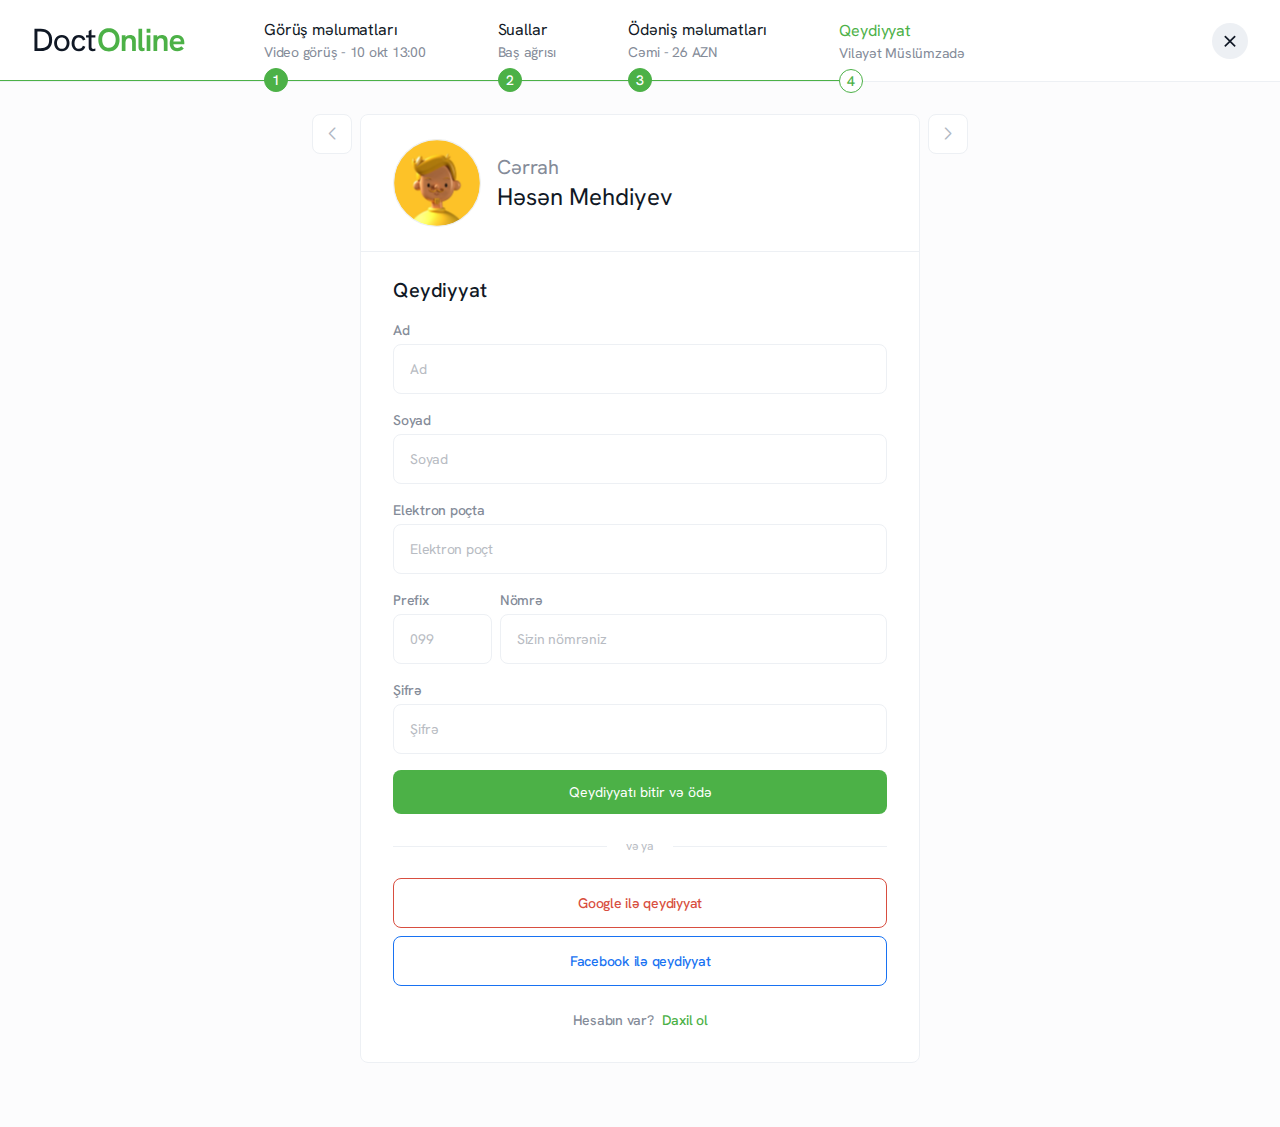
==== commit 0f2dc9dd: "auth page responsive design added" ====
--- a/auth.html
+++ b/auth.html
@@ -54,6 +54,16 @@
 
     <!-- Main Start -->
     <main>
+      <section class="mobile-information">
+        <div class="num">1</div>
+        <div class="num">2</div>
+        <div class="num">3</div>
+        <div class="num-active">4</div>
+        <div class="info">
+          <p class="up">Qeydiyyat</p>
+          <p class="bottom">Vilayət Müslümzadə</p>
+        </div>
+      </section>
       <section class="doctor-auth">
         <div class="container">
           <div class="auth-in">
@@ -398,6 +408,8 @@
                   </div>
                 </div>
               </div>
+              <!-- If we need pagination -->
+              <div class="swiper-pagination auth-nav"></div>
               <!-- If we need navigation buttons -->
               <div class="swiper-button-prev auth-prev"></div>
               <div class="swiper-button-next auth-next"></div>
--- a/scss/main.css
+++ b/scss/main.css
@@ -28,7 +28,7 @@
 }
 
 .container {
-  width: 1144px;
+  max-width: 1144px;
   margin: 0 auto;
 }
 
@@ -41,12 +41,36 @@
   background-position: center;
   border-bottom: 1px solid rgb(237, 240, 244);
 }
+@media (max-width: 768px) {
+  .hero {
+    background-image: none;
+    height: auto;
+    padding: 24px 0;
+  }
+}
+@media (max-width: 1000px) {
+  .hero .container {
+    width: auto;
+  }
+}
 .hero .container .hero-inner {
   display: flex;
   justify-content: center;
   align-items: center;
   flex-direction: column;
   padding: 100px 0;
+  width: 100%;
+}
+@media (max-width: 1000px) {
+  .hero .container .hero-inner {
+    padding-left: 16px;
+    padding-right: 16px;
+  }
+}
+@media (max-width: 768px) {
+  .hero .container .hero-inner {
+    padding: 0 16px;
+  }
 }
 .hero .container .hero-inner .hero-title {
   font-size: 34px;
@@ -54,6 +78,18 @@
   line-height: 40px;
   color: rgb(16, 24, 37);
   margin-bottom: 24px;
+}
+@media (max-width: 768px) {
+  .hero .container .hero-inner .hero-title {
+    width: 100%;
+  }
+}
+@media (max-width: 600px) {
+  .hero .container .hero-inner .hero-title {
+    font-size: 20px;
+    line-height: 28px;
+    margin-bottom: 8px;
+  }
 }
 .hero .container .hero-inner .hero-search {
   position: relative;
@@ -61,6 +97,11 @@
   text-align: center;
   margin-bottom: 16px;
 }
+@media (max-width: 575px) {
+  .hero .container .hero-inner .hero-search {
+    margin-bottom: 12px;
+  }
+}
 .hero .container .hero-inner .hero-search .search-input {
   width: 66%;
   padding: 12px 16px 12px 48px;
@@ -85,8 +126,37 @@
   line-height: 24px;
   color: rgb(132, 139, 152);
 }
+@media (max-width: 575px) {
+  .hero .container .hero-inner .hero-search .search-input::-moz-placeholder {
+    font-size: 14px;
+    line-height: 20px;
+  }
+  .hero .container .hero-inner .hero-search .search-input::placeholder {
+    font-size: 14px;
+    line-height: 20px;
+  }
+}
 .hero .container .hero-inner .hero-search .search-input:focus {
   border: 1px solid rgb(76, 177, 71);
+}
+@media (max-width: 1000px) {
+  .hero .container .hero-inner .hero-search .search-input {
+    width: 85%;
+  }
+}
+@media (max-width: 768px) {
+  .hero .container .hero-inner .hero-search .search-input {
+    width: 100%;
+  }
+}
+@media (max-width: 575px) {
+  .hero .container .hero-inner .hero-search .search-input {
+    padding-top: 10px;
+    padding-bottom: 10px;
+    padding-left: 44px;
+    font-size: 14px;
+    line-height: 20px;
+  }
 }
 .hero .container .hero-inner .hero-search img {
   position: absolute;
@@ -94,6 +164,23 @@
   top: 24%;
   cursor: pointer;
 }
+@media (max-width: 1000px) {
+  .hero .container .hero-inner .hero-search img {
+    left: 9%;
+  }
+}
+@media (max-width: 768px) {
+  .hero .container .hero-inner .hero-search img {
+    left: 16px;
+  }
+}
+@media (max-width: 575px) {
+  .hero .container .hero-inner .hero-search img {
+    width: 20px;
+    height: 20px;
+    top: 30%;
+  }
+}
 .hero .container .hero-inner .hero-nav-list {
   width: 66%;
   display: flex;
@@ -101,10 +188,36 @@
   align-items: center;
   gap: 24px;
 }
+@media (max-width: 1220px) {
+  .hero .container .hero-inner .hero-nav-list {
+    width: 80%;
+    justify-content: center;
+  }
+}
+@media (max-width: 1000px) {
+  .hero .container .hero-inner .hero-nav-list {
+    width: 100%;
+    padding: 0 16px;
+  }
+}
+@media (max-width: 768px) {
+  .hero .container .hero-inner .hero-nav-list {
+    width: 100%;
+    padding: 0;
+    justify-content: flex-start;
+    gap: 12px;
+  }
+}
 .hero .container .hero-inner .hero-nav-list .list-title {
   font-size: 14px;
   font-weight: 400;
   line-height: 20px;
+}
+@media (max-width: 575px) {
+  .hero .container .hero-inner .hero-nav-list .list-title {
+    font-size: 12px;
+    line-height: 16px;
+  }
 }
 .hero .container .hero-inner .hero-nav-list .list-title a {
   color: rgb(39, 49, 66);
@@ -114,6 +227,12 @@
   font-weight: 400;
   line-height: 20px;
   font-size: 14px;
+}
+@media (max-width: 575px) {
+  .hero .container .hero-inner .hero-nav-list .list-item {
+    font-size: 12px;
+    line-height: 16px;
+  }
 }
 .hero .container .hero-inner .hero-nav-list .list-item a {
   transition: all 0.3s ease-in-out;
@@ -125,18 +244,55 @@
 .hero .container .hero-inner .hero-nav-list .list-item a img {
   margin-left: 5px;
 }
+@media (max-width: 575px) {
+  .hero .container .hero-inner .hero-nav-list .list-item:nth-child(6) {
+    display: none;
+  }
+}
+@media (max-width: 575px) {
+  .hero .container .hero-inner .hero-nav-list .list-item:nth-child(5) {
+    display: none;
+  }
+}
+@media (max-width: 575px) {
+  .hero .container .hero-inner .hero-nav-list .list-item:nth-child(3) {
+    display: none;
+  }
+}
 
 .first-info {
   padding-top: 56px;
+  padding-bottom: 23px;
+}
+@media (max-width: 768px) {
+  .first-info {
+    padding-top: 32px;
+  }
 }
 .first-info .container .info-slider {
   position: relative;
 }
+@media (min-width: 850px) and (max-width: 1200px) {
+  .first-info .container .info-slider {
+    padding: 0 150px;
+  }
+}
+@media (max-width: 850px) {
+  .first-info .container .info-slider {
+    padding: 0 50px;
+  }
+}
+@media (max-width: 575px) {
+  .first-info .container .info-slider {
+    padding: 0 16px;
+  }
+}
 .first-info .container .info-slider .swiper .swiper-wrapper .swiper-slide {
   padding-bottom: 23px;
 }
 .first-info .container .info-slider .swiper .swiper-wrapper .swiper-slide .slide-card {
   background-color: #fff;
+  overflow: hidden;
   display: flex;
   justify-content: space-between;
   align-items: center;
@@ -152,12 +308,25 @@
   display: flex;
   flex-direction: column;
 }
+@media (max-width: 650px) {
+  .first-info .container .info-slider .swiper .swiper-wrapper .swiper-slide .slide-card .card-content {
+    padding: 16px;
+  }
+}
 .first-info .container .info-slider .swiper .swiper-wrapper .swiper-slide .slide-card .card-content .card-title {
   font-size: 24px;
   font-weight: 500;
   line-height: 32px;
   color: rgb(16, 24, 37);
   margin-bottom: 16px;
+}
+@media (max-width: 630px) {
+  .first-info .container .info-slider .swiper .swiper-wrapper .swiper-slide .slide-card .card-content .card-title {
+    font-size: 14px;
+    font-weight: 500;
+    line-height: 20px;
+    margin-bottom: 8px;
+  }
 }
 .first-info .container .info-slider .swiper .swiper-wrapper .swiper-slide .slide-card .card-content .card-btn {
   width: -moz-fit-content;
@@ -171,6 +340,15 @@
   border-radius: 8px;
   margin-bottom: 44px;
 }
+@media (max-width: 630px) {
+  .first-info .container .info-slider .swiper .swiper-wrapper .swiper-slide .slide-card .card-content .card-btn {
+    padding: 4px 8px;
+    font-size: 12px;
+    font-weight: 400;
+    line-height: 16px;
+    margin-bottom: 46px;
+  }
+}
 .first-info .container .info-slider .swiper .swiper-wrapper .swiper-slide .slide-card .card-content .card-date {
   font-size: 16px;
   font-weight: 500;
@@ -178,15 +356,55 @@
   color: rgb(132, 139, 152);
   margin-bottom: 52px;
 }
+@media (max-width: 630px) {
+  .first-info .container .info-slider .swiper .swiper-wrapper .swiper-slide .slide-card .card-content .card-date {
+    font-size: 12px;
+    font-weight: 500;
+    line-height: 18px;
+    margin-bottom: 70px;
+  }
+}
+@media (max-width: 420px) {
+  .first-info .container .info-slider .swiper .swiper-wrapper .swiper-slide .slide-card .card-content .card-date {
+    margin-bottom: 30px;
+  }
+}
 .first-info .container .info-slider .swiper .swiper-wrapper .swiper-slide .slide-card .card-content .card-more {
   font-size: 16px;
   font-weight: 500;
   line-height: 24px;
   color: rgb(16, 24, 37);
   margin-top: 44px;
+}
+@media (max-width: 630px) {
+  .first-info .container .info-slider .swiper .swiper-wrapper .swiper-slide .slide-card .card-content .card-more {
+    margin-top: 0;
+    font-size: 14px;
+    font-weight: 500;
+    line-height: 20px;
+  }
 }
 .first-info .container .info-slider .swiper .swiper-wrapper .swiper-slide .slide-card .card-img {
   border-left: 1px solid rgb(237, 240, 244);
+}
+@media (max-width: 630px) {
+  .first-info .container .info-slider .swiper .swiper-wrapper .swiper-slide .slide-card .card-img {
+    width: 136px;
+    height: 100%;
+  }
+}
+.first-info .container .info-slider .swiper-pagination {
+  display: none;
+  position: absolute;
+  bottom: -5px;
+}
+@media (max-width: 1200px) {
+  .first-info .container .info-slider .swiper-pagination {
+    display: block;
+  }
+}
+.first-info .container .info-slider .swiper-pagination span {
+  background-color: rgb(76, 177, 71);
 }
 .first-info .container .info-slider .swiper-button-prev {
   position: absolute;
@@ -198,6 +416,11 @@
   border: 1px solid rgb(237, 240, 244);
   transition: all 0.3s ease-in-out;
 }
+@media (max-width: 1200px) {
+  .first-info .container .info-slider .swiper-button-prev {
+    display: none;
+  }
+}
 .first-info .container .info-slider .swiper-button-prev::after {
   transition: all 0.3s ease-in-out;
   font-size: 14px;
@@ -220,6 +443,11 @@
   border: 1px solid rgb(237, 240, 244);
   transition: all 0.3s ease-in-out;
 }
+@media (max-width: 1200px) {
+  .first-info .container .info-slider .swiper-button-next {
+    display: none;
+  }
+}
 .first-info .container .info-slider .swiper-button-next::after {
   transition: all 0.3s ease-in-out;
   font-size: 14px;
@@ -234,19 +462,37 @@
 }
 
 .famous-doctor {
-  padding: 23px 0 0;
+  padding: 23px 0;
+}
+@media (max-width: 575px) {
+  .famous-doctor {
+    padding-top: 25px;
+    padding-bottom: 24px;
+  }
 }
 .famous-doctor .container .famous-head {
   display: flex;
   justify-content: space-between;
   align-items: baseline;
 }
+@media (max-width: 1150px) {
+  .famous-doctor .container .famous-head {
+    padding: 0 16px;
+  }
+}
 .famous-doctor .container .famous-head .title {
   font-size: 34px;
   font-weight: 500;
   line-height: 40px;
   color: rgb(16, 24, 37);
 }
+@media (max-width: 668px) {
+  .famous-doctor .container .famous-head .title {
+    font-size: 20px;
+    font-weight: 500;
+    line-height: 28px;
+  }
+}
 .famous-doctor .container .famous-head .famous-link {
   font-size: 16px;
   font-weight: 500;
@@ -254,6 +500,17 @@
   color: rgb(183, 187, 194);
   transition: all 0.3s ease-in-out;
 }
+@media (max-width: 668px) {
+  .famous-doctor .container .famous-head .famous-link {
+    font-size: 12px;
+    font-weight: 400;
+    line-height: 16px;
+    color: rgb(76, 177, 71);
+  }
+  .famous-doctor .container .famous-head .famous-link i {
+    display: none;
+  }
+}
 .famous-doctor .container .famous-head .famous-link i {
   font-size: 14px;
 }
@@ -263,9 +520,19 @@
 .famous-doctor .container .famous-slider {
   position: relative;
 }
+@media (max-width: 1200px) {
+  .famous-doctor .container .famous-slider {
+    padding: 0 16px;
+  }
+}
 .famous-doctor .container .famous-slider .swiper .swiper-wrapper .swiper-slide {
   padding: 24px 0;
 }
+@media (max-width: 575px) {
+  .famous-doctor .container .famous-slider .swiper .swiper-wrapper .swiper-slide {
+    padding: 16px 0;
+  }
+}
 .famous-doctor .container .famous-slider .swiper .swiper-wrapper .swiper-slide .famous-card {
   background-color: #fff;
   display: flex;
@@ -279,6 +546,11 @@
 }
 .famous-doctor .container .famous-slider .swiper .swiper-wrapper .swiper-slide .famous-card .card-content {
   padding: 24px 24px 12px;
+}
+@media (max-width: 575px) {
+  .famous-doctor .container .famous-slider .swiper .swiper-wrapper .swiper-slide .famous-card .card-content {
+    padding: 20px 20px 12px;
+  }
 }
 .famous-doctor .container .famous-slider .swiper .swiper-wrapper .swiper-slide .famous-card .card-content .doctor {
   display: flex;
@@ -291,6 +563,12 @@
 .famous-doctor .container .famous-slider .swiper .swiper-wrapper .swiper-slide .famous-card .card-content .doctor .doctor-img img {
   width: 72px;
   height: 72px;
+}
+@media (max-width: 575px) {
+  .famous-doctor .container .famous-slider .swiper .swiper-wrapper .swiper-slide .famous-card .card-content .doctor .doctor-img img {
+    width: 64px;
+    height: 64px;
+  }
 }
 .famous-doctor .container .famous-slider .swiper .swiper-wrapper .swiper-slide .famous-card .card-content .doctor .doctor-img span {
   position: absolute;
@@ -328,12 +606,26 @@
   line-height: 24px;
   color: rgb(132, 139, 152);
 }
+@media (max-width: 575px) {
+  .famous-doctor .container .famous-slider .swiper .swiper-wrapper .swiper-slide .famous-card .card-content .doctor .doctor-info .work {
+    font-size: 14px;
+    font-weight: 500;
+    line-height: 20px;
+  }
+}
 .famous-doctor .container .famous-slider .swiper .swiper-wrapper .swiper-slide .famous-card .card-content .doctor .doctor-info .name {
   font-size: 20px;
   font-weight: 400;
   line-height: 28px;
   color: rgb(16, 24, 37);
 }
+@media (max-width: 575px) {
+  .famous-doctor .container .famous-slider .swiper .swiper-wrapper .swiper-slide .famous-card .card-content .doctor .doctor-info .name {
+    font-size: 16px;
+    font-weight: 500;
+    line-height: 24px;
+  }
+}
 .famous-doctor .container .famous-slider .swiper .swiper-wrapper .swiper-slide .famous-card .card-content .doctor .doctor-info .name img {
   margin-left: 4px;
 }
@@ -349,6 +641,14 @@
   line-height: 24px;
   color: rgb(39, 49, 66);
   margin-bottom: 8px;
+}
+@media (max-width: 575px) {
+  .famous-doctor .container .famous-slider .swiper .swiper-wrapper .swiper-slide .famous-card .card-content .hospital {
+    margin-bottom: 4px;
+    font-size: 14px;
+    font-weight: 400;
+    line-height: 20px;
+  }
 }
 .famous-doctor .container .famous-slider .swiper .swiper-wrapper .swiper-slide .famous-card .card-content .rating {
   display: flex;
@@ -359,6 +659,12 @@
   height: 20px;
   margin-right: 4px;
 }
+@media (max-width: 575px) {
+  .famous-doctor .container .famous-slider .swiper .swiper-wrapper .swiper-slide .famous-card .card-content .rating img {
+    width: 16px;
+    height: 16px;
+  }
+}
 .famous-doctor .container .famous-slider .swiper .swiper-wrapper .swiper-slide .famous-card .card-content .rating .point {
   color: rgb(255, 173, 13);
   font-size: 16px;
@@ -366,21 +672,60 @@
   line-height: 24px;
   margin-right: 8px;
 }
+@media (max-width: 575px) {
+  .famous-doctor .container .famous-slider .swiper .swiper-wrapper .swiper-slide .famous-card .card-content .rating .point {
+    font-size: 14px;
+    font-weight: 400;
+    line-height: 20px;
+  }
+}
 .famous-doctor .container .famous-slider .swiper .swiper-wrapper .swiper-slide .famous-card .card-content .rating .value {
   font-size: 16px;
   font-weight: 400;
   line-height: 24px;
   color: rgb(39, 49, 66);
+}
+@media (max-width: 575px) {
+  .famous-doctor .container .famous-slider .swiper .swiper-wrapper .swiper-slide .famous-card .card-content .rating .value {
+    font-size: 14px;
+    font-weight: 400;
+    line-height: 20px;
+  }
 }
 .famous-doctor .container .famous-slider .swiper .swiper-wrapper .swiper-slide .famous-card .card-bottom {
   padding: 12px 24px;
   border-top: 1px solid rgb(237, 240, 244);
 }
+@media (max-width: 575px) {
+  .famous-doctor .container .famous-slider .swiper .swiper-wrapper .swiper-slide .famous-card .card-bottom {
+    padding: 12px 20px;
+  }
+}
 .famous-doctor .container .famous-slider .swiper .swiper-wrapper .swiper-slide .famous-card .card-bottom .text {
   font-size: 14px;
   font-weight: 400;
   line-height: 20px;
   color: rgb(183, 187, 194);
+}
+@media (max-width: 575px) {
+  .famous-doctor .container .famous-slider .swiper .swiper-wrapper .swiper-slide .famous-card .card-bottom .text {
+    font-size: 12px;
+    font-weight: 400;
+    line-height: 16px;
+  }
+}
+.famous-doctor .container .famous-slider .swiper-pagination {
+  display: none;
+  position: absolute;
+  bottom: -10px;
+}
+@media (max-width: 768px) {
+  .famous-doctor .container .famous-slider .swiper-pagination {
+    display: block;
+  }
+}
+.famous-doctor .container .famous-slider .swiper-pagination span {
+  background-color: rgb(76, 177, 71);
 }
 .famous-doctor .container .famous-slider .swiper-button-prev {
   position: absolute;
@@ -392,6 +737,16 @@
   border: 1px solid rgb(237, 240, 244);
   transition: all 0.3s ease-in-out;
 }
+@media (max-width: 1200px) {
+  .famous-doctor .container .famous-slider .swiper-button-prev {
+    left: 5px;
+  }
+}
+@media (max-width: 768px) {
+  .famous-doctor .container .famous-slider .swiper-button-prev {
+    display: none;
+  }
+}
 .famous-doctor .container .famous-slider .swiper-button-prev::after {
   transition: all 0.3s ease-in-out;
   font-size: 14px;
@@ -414,6 +769,16 @@
   border: 1px solid rgb(237, 240, 244);
   transition: all 0.3s ease-in-out;
 }
+@media (max-width: 1200px) {
+  .famous-doctor .container .famous-slider .swiper-button-next {
+    right: 5px;
+  }
+}
+@media (max-width: 768px) {
+  .famous-doctor .container .famous-slider .swiper-button-next {
+    display: none;
+  }
+}
 .famous-doctor .container .famous-slider .swiper-button-next::after {
   transition: all 0.3s ease-in-out;
   font-size: 14px;
@@ -430,17 +795,35 @@
 .new-doctor {
   padding: 23px 0 56px;
 }
+@media (max-width: 575px) {
+  .new-doctor {
+    padding-top: 24px;
+    padding-bottom: 48px;
+  }
+}
 .new-doctor .container .new-head {
   display: flex;
   justify-content: space-between;
   align-items: baseline;
 }
+@media (max-width: 1150px) {
+  .new-doctor .container .new-head {
+    padding: 0 16px;
+  }
+}
 .new-doctor .container .new-head .title {
   font-size: 34px;
   font-weight: 500;
   line-height: 40px;
   color: rgb(16, 24, 37);
 }
+@media (max-width: 668px) {
+  .new-doctor .container .new-head .title {
+    font-size: 20px;
+    font-weight: 500;
+    line-height: 28px;
+  }
+}
 .new-doctor .container .new-head .new-link {
   font-size: 16px;
   font-weight: 500;
@@ -448,6 +831,17 @@
   color: rgb(183, 187, 194);
   transition: all 0.3s ease-in-out;
 }
+@media (max-width: 668px) {
+  .new-doctor .container .new-head .new-link {
+    font-size: 12px;
+    font-weight: 400;
+    line-height: 16px;
+    color: rgb(76, 177, 71);
+  }
+  .new-doctor .container .new-head .new-link i {
+    display: none;
+  }
+}
 .new-doctor .container .new-head .new-link i {
   font-size: 14px;
 }
@@ -457,9 +851,19 @@
 .new-doctor .container .new-slider {
   position: relative;
 }
+@media (max-width: 1200px) {
+  .new-doctor .container .new-slider {
+    padding: 0 16px;
+  }
+}
 .new-doctor .container .new-slider .swiper .swiper-wrapper .swiper-slide {
   padding: 24px 0;
 }
+@media (max-width: 575px) {
+  .new-doctor .container .new-slider .swiper .swiper-wrapper .swiper-slide {
+    padding: 16px 0;
+  }
+}
 .new-doctor .container .new-slider .swiper .swiper-wrapper .swiper-slide .new-card {
   background-color: #fff;
   display: flex;
@@ -473,6 +877,11 @@
 }
 .new-doctor .container .new-slider .swiper .swiper-wrapper .swiper-slide .new-card .card-content {
   padding: 24px 24px 12px;
+}
+@media (max-width: 575px) {
+  .new-doctor .container .new-slider .swiper .swiper-wrapper .swiper-slide .new-card .card-content {
+    padding: 20px 20px 12px;
+  }
 }
 .new-doctor .container .new-slider .swiper .swiper-wrapper .swiper-slide .new-card .card-content .doctor {
   display: flex;
@@ -485,6 +894,12 @@
 .new-doctor .container .new-slider .swiper .swiper-wrapper .swiper-slide .new-card .card-content .doctor .doctor-img img {
   width: 72px;
   height: 72px;
+}
+@media (max-width: 575px) {
+  .new-doctor .container .new-slider .swiper .swiper-wrapper .swiper-slide .new-card .card-content .doctor .doctor-img img {
+    width: 64px;
+    height: 64px;
+  }
 }
 .new-doctor .container .new-slider .swiper .swiper-wrapper .swiper-slide .new-card .card-content .doctor .doctor-img span {
   position: absolute;
@@ -522,12 +937,26 @@
   line-height: 24px;
   color: rgb(132, 139, 152);
 }
+@media (max-width: 575px) {
+  .new-doctor .container .new-slider .swiper .swiper-wrapper .swiper-slide .new-card .card-content .doctor .doctor-info .work {
+    font-size: 14px;
+    font-weight: 500;
+    line-height: 20px;
+  }
+}
 .new-doctor .container .new-slider .swiper .swiper-wrapper .swiper-slide .new-card .card-content .doctor .doctor-info .name {
   font-size: 20px;
   font-weight: 400;
   line-height: 28px;
   color: rgb(16, 24, 37);
 }
+@media (max-width: 575px) {
+  .new-doctor .container .new-slider .swiper .swiper-wrapper .swiper-slide .new-card .card-content .doctor .doctor-info .name {
+    font-size: 16px;
+    font-weight: 500;
+    line-height: 24px;
+  }
+}
 .new-doctor .container .new-slider .swiper .swiper-wrapper .swiper-slide .new-card .card-content .doctor .doctor-info .name img {
   margin-left: 4px;
 }
@@ -542,16 +971,48 @@
   font-weight: 400;
   line-height: 24px;
   color: rgb(39, 49, 66);
+}
+@media (max-width: 575px) {
+  .new-doctor .container .new-slider .swiper .swiper-wrapper .swiper-slide .new-card .card-content .hospital {
+    font-size: 14px;
+    font-weight: 400;
+    line-height: 20px;
+  }
 }
 .new-doctor .container .new-slider .swiper .swiper-wrapper .swiper-slide .new-card .card-bottom {
   padding: 12px 24px;
   border-top: 1px solid rgb(237, 240, 244);
 }
+@media (max-width: 575px) {
+  .new-doctor .container .new-slider .swiper .swiper-wrapper .swiper-slide .new-card .card-bottom {
+    padding: 12px 20px;
+  }
+}
 .new-doctor .container .new-slider .swiper .swiper-wrapper .swiper-slide .new-card .card-bottom .text {
   font-size: 14px;
   font-weight: 400;
   line-height: 20px;
   color: rgb(183, 187, 194);
+}
+@media (max-width: 575px) {
+  .new-doctor .container .new-slider .swiper .swiper-wrapper .swiper-slide .new-card .card-bottom .text {
+    font-size: 12px;
+    font-weight: 400;
+    line-height: 16px;
+  }
+}
+.new-doctor .container .new-slider .swiper-pagination {
+  display: none;
+  position: absolute;
+  bottom: -10px;
+}
+@media (max-width: 768px) {
+  .new-doctor .container .new-slider .swiper-pagination {
+    display: block;
+  }
+}
+.new-doctor .container .new-slider .swiper-pagination span {
+  background-color: rgb(76, 177, 71);
 }
 .new-doctor .container .new-slider .swiper-button-prev {
   position: absolute;
@@ -563,6 +1024,16 @@
   border: 1px solid rgb(237, 240, 244);
   transition: all 0.3s ease-in-out;
 }
+@media (max-width: 1200px) {
+  .new-doctor .container .new-slider .swiper-button-prev {
+    left: 5px;
+  }
+}
+@media (max-width: 768px) {
+  .new-doctor .container .new-slider .swiper-button-prev {
+    display: none;
+  }
+}
 .new-doctor .container .new-slider .swiper-button-prev::after {
   transition: all 0.3s ease-in-out;
   font-size: 14px;
@@ -585,6 +1056,16 @@
   border: 1px solid rgb(237, 240, 244);
   transition: all 0.3s ease-in-out;
 }
+@media (max-width: 1200px) {
+  .new-doctor .container .new-slider .swiper-button-next {
+    right: 5px;
+  }
+}
+@media (max-width: 768px) {
+  .new-doctor .container .new-slider .swiper-button-next {
+    display: none;
+  }
+}
 .new-doctor .container .new-slider .swiper-button-next::after {
   transition: all 0.3s ease-in-out;
   font-size: 14px;
@@ -604,6 +1085,11 @@
   border-top: 1px solid rgb(237, 240, 244);
   border-bottom: 1px solid rgb(237, 240, 244);
 }
+@media (max-width: 768px) {
+  .categories {
+    padding: 32px 0;
+  }
+}
 .categories .container .title {
   font-size: 34px;
   font-weight: 500;
@@ -611,14 +1097,38 @@
   color: rgb(16, 24, 37);
   margin-bottom: 40px;
 }
+@media (max-width: 1160px) {
+  .categories .container .title {
+    padding: 0 16px;
+  }
+}
+@media (max-width: 668px) {
+  .categories .container .title {
+    font-size: 20px;
+    font-weight: 500;
+    line-height: 28px;
+    margin-bottom: 24px;
+  }
+}
 .categories .container .category-main {
   display: flex;
   align-items: center;
+  overflow-x: scroll;
+}
+@media (max-width: 1180px) {
+  .categories .container .category-main {
+    padding: 0 16px;
+  }
 }
 .categories .container .category-main .category-item {
   text-align: center;
   padding: 0 16px;
   margin-right: 8px;
+}
+@media (max-width: 575px) {
+  .categories .container .category-main .category-item {
+    padding: 0 4px;
+  }
 }
 .categories .container .category-main .category-item .category-img {
   cursor: pointer;
@@ -633,21 +1143,46 @@
   line-height: 24px;
   color: rgb(16, 24, 37);
 }
+@media (max-width: 1000px) {
+  .categories .container .category-main .category-item .text {
+    font-size: 14px;
+    font-weight: 500;
+    line-height: 20px;
+  }
+}
 
 .suggestion-doctor {
   padding: 56px 0 23px;
 }
+@media (max-width: 575px) {
+  .suggestion-doctor {
+    padding-top: 48px;
+    padding-bottom: 24px;
+  }
+}
 .suggestion-doctor .container .suggestion-head {
   display: flex;
   justify-content: space-between;
   align-items: baseline;
 }
+@media (max-width: 1150px) {
+  .suggestion-doctor .container .suggestion-head {
+    padding: 0 16px;
+  }
+}
 .suggestion-doctor .container .suggestion-head .title {
   font-size: 34px;
   font-weight: 500;
   line-height: 40px;
   color: rgb(16, 24, 37);
 }
+@media (max-width: 668px) {
+  .suggestion-doctor .container .suggestion-head .title {
+    font-size: 20px;
+    font-weight: 500;
+    line-height: 28px;
+  }
+}
 .suggestion-doctor .container .suggestion-head .suggestion-link {
   font-size: 16px;
   font-weight: 500;
@@ -655,6 +1190,17 @@
   color: rgb(183, 187, 194);
   transition: all 0.3s ease-in-out;
 }
+@media (max-width: 668px) {
+  .suggestion-doctor .container .suggestion-head .suggestion-link {
+    font-size: 12px;
+    font-weight: 400;
+    line-height: 16px;
+    color: rgb(76, 177, 71);
+  }
+  .suggestion-doctor .container .suggestion-head .suggestion-link i {
+    display: none;
+  }
+}
 .suggestion-doctor .container .suggestion-head .suggestion-link i {
   font-size: 14px;
 }
@@ -664,9 +1210,19 @@
 .suggestion-doctor .container .suggestion-slider {
   position: relative;
 }
+@media (max-width: 1200px) {
+  .suggestion-doctor .container .suggestion-slider {
+    padding: 0 16px;
+  }
+}
 .suggestion-doctor .container .suggestion-slider .swiper .swiper-wrapper .swiper-slide {
   padding: 24px 0;
 }
+@media (max-width: 575px) {
+  .suggestion-doctor .container .suggestion-slider .swiper .swiper-wrapper .swiper-slide {
+    padding: 16px 0;
+  }
+}
 .suggestion-doctor .container .suggestion-slider .swiper .swiper-wrapper .swiper-slide .suggestion-card {
   background-color: #fff;
   display: flex;
@@ -680,6 +1236,11 @@
 }
 .suggestion-doctor .container .suggestion-slider .swiper .swiper-wrapper .swiper-slide .suggestion-card .card-content {
   padding: 24px 24px 12px;
+}
+@media (max-width: 575px) {
+  .suggestion-doctor .container .suggestion-slider .swiper .swiper-wrapper .swiper-slide .suggestion-card .card-content {
+    padding: 20px 20px 12px;
+  }
 }
 .suggestion-doctor .container .suggestion-slider .swiper .swiper-wrapper .swiper-slide .suggestion-card .card-content .doctor {
   display: flex;
@@ -692,6 +1253,12 @@
 .suggestion-doctor .container .suggestion-slider .swiper .swiper-wrapper .swiper-slide .suggestion-card .card-content .doctor .doctor-img img {
   width: 72px;
   height: 72px;
+}
+@media (max-width: 575px) {
+  .suggestion-doctor .container .suggestion-slider .swiper .swiper-wrapper .swiper-slide .suggestion-card .card-content .doctor .doctor-img img {
+    width: 64px;
+    height: 64px;
+  }
 }
 .suggestion-doctor .container .suggestion-slider .swiper .swiper-wrapper .swiper-slide .suggestion-card .card-content .doctor .doctor-img span {
   position: absolute;
@@ -729,12 +1296,26 @@
   line-height: 24px;
   color: rgb(132, 139, 152);
 }
+@media (max-width: 575px) {
+  .suggestion-doctor .container .suggestion-slider .swiper .swiper-wrapper .swiper-slide .suggestion-card .card-content .doctor .doctor-info .work {
+    font-size: 14px;
+    font-weight: 500;
+    line-height: 20px;
+  }
+}
 .suggestion-doctor .container .suggestion-slider .swiper .swiper-wrapper .swiper-slide .suggestion-card .card-content .doctor .doctor-info .name {
   font-size: 20px;
   font-weight: 400;
   line-height: 28px;
   color: rgb(16, 24, 37);
 }
+@media (max-width: 575px) {
+  .suggestion-doctor .container .suggestion-slider .swiper .swiper-wrapper .swiper-slide .suggestion-card .card-content .doctor .doctor-info .name {
+    font-size: 16px;
+    font-weight: 500;
+    line-height: 24px;
+  }
+}
 .suggestion-doctor .container .suggestion-slider .swiper .swiper-wrapper .swiper-slide .suggestion-card .card-content .doctor .doctor-info .name img {
   margin-left: 4px;
 }
@@ -750,6 +1331,14 @@
   line-height: 24px;
   color: rgb(39, 49, 66);
   margin-bottom: 8px;
+}
+@media (max-width: 575px) {
+  .suggestion-doctor .container .suggestion-slider .swiper .swiper-wrapper .swiper-slide .suggestion-card .card-content .hospital {
+    margin-bottom: 4px;
+    font-size: 14px;
+    font-weight: 400;
+    line-height: 20px;
+  }
 }
 .suggestion-doctor .container .suggestion-slider .swiper .swiper-wrapper .swiper-slide .suggestion-card .card-content .rating {
   display: flex;
@@ -760,6 +1349,12 @@
   height: 20px;
   margin-right: 4px;
 }
+@media (max-width: 575px) {
+  .suggestion-doctor .container .suggestion-slider .swiper .swiper-wrapper .swiper-slide .suggestion-card .card-content .rating img {
+    width: 16px;
+    height: 16px;
+  }
+}
 .suggestion-doctor .container .suggestion-slider .swiper .swiper-wrapper .swiper-slide .suggestion-card .card-content .rating .point {
   color: rgb(255, 173, 13);
   font-size: 16px;
@@ -767,11 +1362,25 @@
   line-height: 24px;
   margin-right: 8px;
 }
+@media (max-width: 575px) {
+  .suggestion-doctor .container .suggestion-slider .swiper .swiper-wrapper .swiper-slide .suggestion-card .card-content .rating .point {
+    font-size: 14px;
+    font-weight: 400;
+    line-height: 20px;
+  }
+}
 .suggestion-doctor .container .suggestion-slider .swiper .swiper-wrapper .swiper-slide .suggestion-card .card-content .rating .value {
   font-size: 16px;
   font-weight: 400;
   line-height: 24px;
   color: rgb(39, 49, 66);
+}
+@media (max-width: 575px) {
+  .suggestion-doctor .container .suggestion-slider .swiper .swiper-wrapper .swiper-slide .suggestion-card .card-content .rating .value {
+    font-size: 14px;
+    font-weight: 400;
+    line-height: 20px;
+  }
 }
 .suggestion-doctor .container .suggestion-slider .swiper .swiper-wrapper .swiper-slide .suggestion-card .card-bottom {
   padding: 12px 24px;
@@ -782,6 +1391,19 @@
   font-weight: 400;
   line-height: 20px;
   color: rgb(183, 187, 194);
+}
+.suggestion-doctor .container .suggestion-slider .swiper-pagination {
+  display: none;
+  position: absolute;
+  bottom: -10px;
+}
+@media (max-width: 768px) {
+  .suggestion-doctor .container .suggestion-slider .swiper-pagination {
+    display: block;
+  }
+}
+.suggestion-doctor .container .suggestion-slider .swiper-pagination span {
+  background-color: rgb(76, 177, 71);
 }
 .suggestion-doctor .container .suggestion-slider .swiper-button-prev {
   position: absolute;
@@ -793,6 +1415,16 @@
   border: 1px solid rgb(237, 240, 244);
   transition: all 0.3s ease-in-out;
 }
+@media (max-width: 1200px) {
+  .suggestion-doctor .container .suggestion-slider .swiper-button-prev {
+    left: 5px;
+  }
+}
+@media (max-width: 768px) {
+  .suggestion-doctor .container .suggestion-slider .swiper-button-prev {
+    display: none;
+  }
+}
 .suggestion-doctor .container .suggestion-slider .swiper-button-prev::after {
   transition: all 0.3s ease-in-out;
   font-size: 14px;
@@ -815,6 +1447,16 @@
   border: 1px solid rgb(237, 240, 244);
   transition: all 0.3s ease-in-out;
 }
+@media (max-width: 1200px) {
+  .suggestion-doctor .container .suggestion-slider .swiper-button-next {
+    right: 5px;
+  }
+}
+@media (max-width: 768px) {
+  .suggestion-doctor .container .suggestion-slider .swiper-button-next {
+    display: none;
+  }
+}
 .suggestion-doctor .container .suggestion-slider .swiper-button-next::after {
   transition: all 0.3s ease-in-out;
   font-size: 14px;
@@ -831,6 +1473,12 @@
 .connect {
   padding: 23px 0 60px;
 }
+@media (max-width: 575px) {
+  .connect {
+    padding-top: 24px;
+    padding-bottom: 4px;
+  }
+}
 .connect .container .title {
   text-align: center;
   font-size: 34px;
@@ -839,16 +1487,42 @@
   color: rgb(16, 24, 37);
   margin-bottom: 24px;
 }
+@media (max-width: 668px) {
+  .connect .container .title {
+    font-size: 20px;
+    font-weight: 500;
+    line-height: 28px;
+    margin-bottom: 16px;
+  }
+}
 .connect .container .connect-cards {
   display: flex;
   justify-content: center;
   align-items: center;
+  flex-wrap: wrap;
+}
+@media (max-width: 575px) {
+  .connect .container .connect-cards {
+    padding: 0 16px;
+  }
 }
 .connect .container .connect-cards .card {
+  overflow: hidden;
   border: 1px solid rgb(237, 240, 244);
   border-radius: 8px;
   margin: 0 16px;
   transition: all 0.3s ease-in-out;
+}
+@media (max-width: 980px) {
+  .connect .container .connect-cards .card {
+    margin-bottom: 16px;
+  }
+}
+@media (max-width: 900px) {
+  .connect .container .connect-cards .card {
+    margin-left: 0;
+    margin-right: 0;
+  }
 }
 .connect .container .connect-cards .card:hover {
   box-shadow: 0px 16px 16px 0px rgba(0, 0, 0, 0.05);
@@ -859,15 +1533,36 @@
   width: 456px;
   height: 198px;
 }
+@media (max-width: 575px) {
+  .connect .container .connect-cards .card .card-img {
+    width: 328px;
+    height: 158px;
+    -o-object-fit: cover;
+       object-fit: cover;
+  }
+}
 .connect .container .connect-cards .card .card-content {
   padding: 18px 20px;
 }
+@media (max-width: 575px) {
+  .connect .container .connect-cards .card .card-content {
+    padding: 12px 20px;
+  }
+}
 .connect .container .connect-cards .card .card-content .card-title {
   font-size: 16px;
   font-weight: 500;
   line-height: 24px;
   color: rgb(16, 24, 37);
   margin-bottom: 8px;
+}
+@media (max-width: 575px) {
+  .connect .container .connect-cards .card .card-content .card-title {
+    font-size: 14px;
+    font-weight: 500;
+    line-height: 20px;
+    margin-bottom: 4px;
+  }
 }
 .connect .container .connect-cards .card .card-content .card-link {
   font-size: 14px;
@@ -875,6 +1570,11 @@
   line-height: 20px;
   color: rgb(132, 139, 152);
   transition: all 0.3s ease-in-out;
+}
+@media (max-width: 575px) {
+  .connect .container .connect-cards .card .card-content .card-link {
+    color: rgb(76, 177, 71);
+  }
 }
 .connect .container .connect-cards .card .card-content .card-link:hover {
   color: rgb(76, 177, 71);
@@ -888,14 +1588,39 @@
   padding: 32px 0;
   border-bottom: 1px solid rgb(237, 240, 244);
 }
+@media (max-width: 1180px) {
+  .search {
+    padding: 32px 16px;
+  }
+}
+@media (max-width: 575px) {
+  .search {
+    padding: 24px 16px;
+  }
+}
 .search .container .search-in {
   width: 66%;
 }
+@media (max-width: 1090px) {
+  .search .container .search-in {
+    width: 80%;
+  }
+}
+@media (max-width: 768px) {
+  .search .container .search-in {
+    width: 100%;
+  }
+}
 .search .container .search-in .search-head {
   display: flex;
   justify-content: space-between;
   align-items: center;
   margin-bottom: 16px;
+}
+@media (max-width: 575px) {
+  .search .container .search-in .search-head {
+    margin-bottom: 8px;
+  }
 }
 .search .container .search-in .search-head .title {
   font-size: 34px;
@@ -903,20 +1628,33 @@
   line-height: 40px;
   color: rgb(16, 24, 37);
 }
+@media (max-width: 575px) {
+  .search .container .search-in .search-head .title {
+    font-size: 20px;
+    font-weight: 500;
+    line-height: 28px;
+  }
+}
 .search .container .search-in .search-head .filter {
   display: flex;
   align-items: center;
   display: none;
 }
+@media (max-width: 575px) {
+  .search .container .search-in .search-head .filter {
+    display: block;
+  }
+}
 .search .container .search-in .search-head .filter img {
-  width: 20px;
-  height: 20px;
+  width: 17px;
+  height: 17px;
 }
 .search .container .search-in .search-head .filter span {
   font-size: 16px;
   font-weight: 500;
   line-height: 24px;
   color: rgb(76, 177, 71);
+  margin-top: -10px;
 }
 .search .container .search-in .search-input {
   position: relative;
@@ -934,6 +1672,13 @@
   color: rgb(16, 24, 37);
   transition: all 0.3s ease-in-out;
 }
+@media (max-width: 575px) {
+  .search .container .search-in .search-input input {
+    padding: 12px 16px 12px 44px;
+    font-size: 14px;
+    line-height: 20px;
+  }
+}
 .search .container .search-in .search-input input::-moz-placeholder {
   font-size: 16px;
   font-weight: 500;
@@ -945,6 +1690,16 @@
   font-weight: 500;
   line-height: 24px;
   color: rgb(132, 139, 152);
+}
+@media (max-width: 575px) {
+  .search .container .search-in .search-input input::-moz-placeholder {
+    font-size: 14px;
+    line-height: 20px;
+  }
+  .search .container .search-in .search-input input::placeholder {
+    font-size: 14px;
+    line-height: 20px;
+  }
 }
 .search .container .search-in .search-input input:focus {
   border: 1px solid rgb(76, 177, 71);
@@ -956,6 +1711,12 @@
   left: 16px;
   top: 12px;
 }
+@media (max-width: 575px) {
+  .search .container .search-in .search-input img {
+    width: 20px;
+    height: 20px;
+  }
+}
 .search .container .search-in .search-result {
   font-size: 48px;
   font-weight: 400;
@@ -963,9 +1724,21 @@
   color: rgb(183, 187, 194);
   margin-bottom: 24px;
 }
+@media (max-width: 575px) {
+  .search .container .search-in .search-result {
+    margin: 0;
+    font-size: 20px;
+    line-height: 28px;
+  }
+}
 .search .container .search-in .info-bar {
   display: flex;
   align-items: center;
+}
+@media (max-width: 903px) {
+  .search .container .search-in .info-bar {
+    display: none;
+  }
 }
 .search .container .search-in .info-bar .info {
   background-color: #fff;
@@ -1177,6 +1950,23 @@
 .reservation {
   padding: 32px 0;
 }
+@media (max-width: 1180px) {
+  .reservation {
+    padding-left: 16px;
+    padding-right: 16px;
+  }
+}
+@media (max-width: 768px) {
+  .reservation {
+    padding-top: 0;
+  }
+}
+@media (max-width: 575px) {
+  .reservation {
+    padding-left: 0;
+    padding-right: 0;
+  }
+}
 .reservation .container .reserve-box {
   border: 1px solid rgb(237, 240, 244);
   border-radius: 8px;
@@ -1185,10 +1975,30 @@
   display: flex;
   align-items: self-start;
   justify-content: space-between;
+  flex-wrap: wrap;
   margin-bottom: 16px;
 }
+@media (max-width: 768px) {
+  .reservation .container .reserve-box {
+    border: none;
+    border-radius: 0;
+    border-bottom: 1px solid rgb(237, 240, 244);
+    margin-bottom: 0;
+    padding: 24px 16px;
+  }
+}
+@media (max-width: 575px) {
+  .reservation .container .reserve-box {
+    justify-content: center;
+  }
+}
 .reservation .container .reserve-box .doctor {
   display: flex;
+}
+@media (max-width: 575px) {
+  .reservation .container .reserve-box .doctor {
+    display: none;
+  }
 }
 .reservation .container .reserve-box .doctor .doctor-left {
   display: flex;
@@ -1369,6 +2179,11 @@
 .reservation .container .reserve-box .table-carousel {
   width: 360px;
   position: relative;
+}
+@media (max-width: 870px) {
+  .reservation .container .reserve-box .table-carousel {
+    display: none;
+  }
 }
 .reservation .container .reserve-box .table-carousel .swiper .swiper-wrapper .swiper-slide .table .day-head {
   display: flex;
@@ -1535,6 +2350,11 @@
   align-items: center;
   margin-bottom: 16px;
 }
+@media (max-width: 870px) {
+  .reservation .container .reserve-box .table .day-head {
+    display: none;
+  }
+}
 .reservation .container .reserve-box .table .day-head .day {
   cursor: pointer;
   width: 64px;
@@ -1586,6 +2406,11 @@
 .reservation .container .reserve-box .table .table-hours {
   display: flex;
 }
+@media (max-width: 870px) {
+  .reservation .container .reserve-box .table .table-hours {
+    display: none;
+  }
+}
 .reservation .container .reserve-box .table .table-hours .column {
   margin-left: 8px;
 }
@@ -1613,6 +2438,18 @@
   border-radius: 8px;
   margin-left: 8px;
 }
+@media (max-width: 850px) {
+  .reservation .container .reserve-box .table .empty-box {
+    width: 100%;
+    margin-left: 0;
+    margin-top: 12px;
+  }
+}
+@media (max-width: 575px) {
+  .reservation .container .reserve-box .table .empty-box {
+    margin-top: 4px;
+  }
+}
 .reservation .container .reserve-box .table .empty-box .info {
   text-align: center;
   font-size: 14px;
@@ -1622,11 +2459,21 @@
   padding: 16px;
   border-bottom: 1px solid rgb(237, 240, 244);
 }
+@media (max-width: 575px) {
+  .reservation .container .reserve-box .table .empty-box .info {
+    padding: 12px 16px;
+  }
+}
 .reservation .container .reserve-box .table .empty-box .link {
   display: flex;
   justify-content: center;
   align-items: center;
   padding: 12px 0;
+}
+@media (max-width: 575px) {
+  .reservation .container .reserve-box .table .empty-box .link {
+    padding: 10px 0;
+  }
 }
 .reservation .container .reserve-box .table .empty-box .link a {
   font-size: 14px;
@@ -1637,12 +2484,200 @@
 .reservation .container .reserve-box .table .empty-box .link a i {
   margin-left: 4px;
   font-size: 14px;
+}
+.reservation .container .reserve-box .mobile-doctor {
+  display: none;
+  text-align: left;
+}
+@media (max-width: 575px) {
+  .reservation .container .reserve-box .mobile-doctor {
+    display: block;
+  }
+}
+.reservation .container .reserve-box .mobile-doctor .doctor {
+  display: flex;
+  margin-bottom: 16px;
+}
+.reservation .container .reserve-box .mobile-doctor .doctor .left {
+  position: relative;
+  margin-right: 16px;
+}
+.reservation .container .reserve-box .mobile-doctor .doctor .left .doctor-img {
+  width: 80px;
+  height: 80px;
+}
+.reservation .container .reserve-box .mobile-doctor .doctor .left .heart {
+  position: absolute;
+  background-color: #fff;
+  top: -4px;
+  left: -2px;
+  width: 32px;
+  height: 32px;
+  border: 1px solid rgb(237, 240, 244);
+  border-radius: 100%;
+  display: flex;
+  justify-content: center;
+  align-items: center;
+  padding-top: 2px;
+  transition: all 0.3s ease-in-out;
+}
+.reservation .container .reserve-box .mobile-doctor .doctor .left .heart:hover {
+  border: none;
+  background-color: rgb(76, 177, 71);
+}
+.reservation .container .reserve-box .mobile-doctor .doctor .left .heart:hover i {
+  color: #fff;
+}
+.reservation .container .reserve-box .mobile-doctor .doctor .left .heart i {
+  transition: all 0.3s ease-in-out;
+  color: rgb(132, 139, 152);
+  font-weight: 300;
+  font-size: 14px;
+}
+.reservation .container .reserve-box .mobile-doctor .doctor .right .work {
+  font-size: 16px;
+  font-weight: 500;
+  line-height: 24px;
+  letter-spacing: -0.150000006px;
+  color: rgb(132, 139, 152);
+}
+.reservation .container .reserve-box .mobile-doctor .doctor .right .name {
+  font-size: 20px;
+  font-weight: 500;
+  line-height: 28px;
+  letter-spacing: -0.150000006px;
+  color: rgb(16, 24, 37);
+  margin-bottom: 4px;
+}
+.reservation .container .reserve-box .mobile-doctor .doctor .right .profile {
+  display: flex;
+  align-items: center;
+}
+.reservation .container .reserve-box .mobile-doctor .doctor .right .profile img {
+  margin-right: 4px;
+}
+.reservation .container .reserve-box .mobile-doctor .doctor .right .profile span {
+  font-size: 14px;
+  font-weight: 500;
+  line-height: 20px;
+  color: rgb(76, 177, 71);
+}
+.reservation .container .reserve-box .mobile-doctor .doctor-info .hospital {
+  font-size: 16px;
+  font-weight: 400;
+  line-height: 24px;
+  color: rgb(39, 49, 66);
+  margin-bottom: 8px;
+}
+.reservation .container .reserve-box .mobile-doctor .doctor-info .rating {
+  display: flex;
+  align-items: center;
+  margin-bottom: 8px;
+}
+.reservation .container .reserve-box .mobile-doctor .doctor-info .rating img {
+  width: 20px;
+  height: 20px;
+  margin-right: 4px;
+}
+.reservation .container .reserve-box .mobile-doctor .doctor-info .rating .point {
+  font-size: 16px;
+  font-weight: 500;
+  line-height: 24px;
+  color: rgb(255, 173, 13);
+  margin-right: 8px;
+}
+.reservation .container .reserve-box .mobile-doctor .doctor-info .rating .value {
+  font-size: 16px;
+  font-weight: 400;
+  line-height: 24px;
+  color: rgb(39, 49, 66);
+}
+.reservation .container .reserve-box .mobile-doctor .doctor-info .text {
+  font-size: 16px;
+  font-weight: 400;
+  line-height: 24px;
+  color: rgb(183, 187, 194);
+  margin-bottom: 12px;
+}
+.reservation .container .reserve-box .mobile-doctor .meet-buttons {
+  display: flex;
+  align-items: center;
+  margin-bottom: 8px;
+}
+.reservation .container .reserve-box .mobile-doctor .meet-buttons .clinic {
+  border: 1px solid rgb(237, 240, 244);
+  border-radius: 8px;
+  display: flex;
+  align-items: center;
+  width: 160px;
+  height: 48px;
+  padding: 8px;
+  margin-right: 8px;
+  transition: all 0.3s ease-in-out;
+}
+.reservation .container .reserve-box .mobile-doctor .meet-buttons .clinic:hover {
+  border: 1px solid rgb(76, 177, 71);
+  background-color: rgb(242, 250, 242);
+}
+.reservation .container .reserve-box .mobile-doctor .meet-buttons .clinic img {
+  width: 32px;
+  height: 32px;
+  margin-right: 8px;
+}
+.reservation .container .reserve-box .mobile-doctor .meet-buttons .clinic .text {
+  font-size: 12px;
+  font-weight: 400;
+  line-height: 16px;
+  color: rgb(16, 24, 37);
+}
+.reservation .container .reserve-box .mobile-doctor .meet-buttons .video {
+  border: 1px solid rgb(237, 240, 244);
+  border-radius: 8px;
+  display: flex;
+  align-items: center;
+  width: 160px;
+  height: 48px;
+  padding: 8px;
+  transition: all 0.3s ease-in-out;
+}
+.reservation .container .reserve-box .mobile-doctor .meet-buttons .video:hover {
+  border: 1px solid rgb(212, 90, 90);
+  background-color: rgb(250, 236, 236);
+}
+.reservation .container .reserve-box .mobile-doctor .meet-buttons .video img {
+  width: 32px;
+  height: 32px;
+  margin-right: 8px;
+}
+.reservation .container .reserve-box .mobile-doctor .meet-buttons .video .text {
+  font-size: 12px;
+  font-weight: 400;
+  line-height: 16px;
+  color: rgb(16, 24, 37);
+}
+.reservation .container .reserve-box .mobile-doctor .btn {
+  display: block;
+  width: 100%;
+  font-size: 14px;
+  font-weight: 500;
+  line-height: 20px;
+  letter-spacing: -0.25px;
+  background-color: rgb(76, 177, 71);
+  border-radius: 8px;
+  text-align: center;
+  padding: 10px 0;
+  color: #fff;
 }
 .reservation .container .pagination {
   display: flex;
   justify-content: center;
   padding: 40px 0;
   margin-bottom: 20px;
+}
+@media (max-width: 768px) {
+  .reservation .container .pagination {
+    display: none;
+  }
 }
 .reservation .container .pagination .page-box {
   display: flex;
@@ -1682,8 +2717,24 @@
 .doctor-profile {
   padding: 32px 0;
 }
+@media (max-width: 768px) {
+  .doctor-profile {
+    padding-top: 24px;
+    padding-bottom: 16px;
+  }
+}
 .doctor-profile .container .profile {
   position: relative;
+}
+@media (max-width: 1180px) {
+  .doctor-profile .container .profile {
+    padding: 0 16px;
+  }
+}
+@media (max-width: 1034px) {
+  .doctor-profile .container .profile {
+    display: none;
+  }
 }
 .doctor-profile .container .profile .doctor-left {
   display: flex;
@@ -1758,6 +2809,16 @@
   top: 24px;
   right: 0;
   position: absolute;
+}
+@media (max-width: 1180px) {
+  .doctor-profile .container .profile .select-meet {
+    right: 16px;
+  }
+}
+@media (max-width: 1034px) {
+  .doctor-profile .container .profile .select-meet {
+    display: none;
+  }
 }
 .doctor-profile .container .profile .select-meet .meet-box {
   border: 1px solid rgb(237, 240, 244);
@@ -2003,9 +3064,180 @@
   background-color: rgb(76, 177, 71);
   border-radius: 8px;
 }
+.doctor-profile .container .mobile-doctor {
+  display: none;
+  text-align: left;
+}
+@media (max-width: 1034px) {
+  .doctor-profile .container .mobile-doctor {
+    display: block;
+    padding: 0 16px;
+  }
+}
+.doctor-profile .container .mobile-doctor .doctor {
+  display: flex;
+  margin-bottom: 16px;
+}
+.doctor-profile .container .mobile-doctor .doctor .left {
+  position: relative;
+  margin-right: 16px;
+}
+.doctor-profile .container .mobile-doctor .doctor .left .doctor-img {
+  width: 80px;
+  height: 80px;
+}
+.doctor-profile .container .mobile-doctor .doctor .left .heart {
+  position: absolute;
+  background-color: #fff;
+  top: -4px;
+  left: -2px;
+  width: 32px;
+  height: 32px;
+  border: 1px solid rgb(237, 240, 244);
+  border-radius: 100%;
+  display: flex;
+  justify-content: center;
+  align-items: center;
+  padding-top: 2px;
+  transition: all 0.3s ease-in-out;
+}
+.doctor-profile .container .mobile-doctor .doctor .left .heart:hover {
+  border: none;
+  background-color: rgb(76, 177, 71);
+}
+.doctor-profile .container .mobile-doctor .doctor .left .heart:hover i {
+  color: #fff;
+}
+.doctor-profile .container .mobile-doctor .doctor .left .heart i {
+  transition: all 0.3s ease-in-out;
+  color: rgb(132, 139, 152);
+  font-weight: 300;
+  font-size: 14px;
+}
+.doctor-profile .container .mobile-doctor .doctor .right .work {
+  font-size: 16px;
+  font-weight: 500;
+  line-height: 24px;
+  letter-spacing: -0.150000006px;
+  color: rgb(132, 139, 152);
+}
+.doctor-profile .container .mobile-doctor .doctor .right .name {
+  font-size: 20px;
+  font-weight: 500;
+  line-height: 28px;
+  letter-spacing: -0.150000006px;
+  color: rgb(16, 24, 37);
+  margin-bottom: 4px;
+}
+.doctor-profile .container .mobile-doctor .doctor .right .profile {
+  display: flex;
+  align-items: center;
+}
+.doctor-profile .container .mobile-doctor .doctor .right .profile img {
+  margin-right: 4px;
+}
+.doctor-profile .container .mobile-doctor .doctor .right .profile span {
+  font-size: 14px;
+  font-weight: 500;
+  line-height: 20px;
+  color: rgb(76, 177, 71);
+}
+.doctor-profile .container .mobile-doctor .doctor-info .hospital {
+  font-size: 16px;
+  font-weight: 400;
+  line-height: 24px;
+  color: rgb(39, 49, 66);
+  margin-bottom: 8px;
+}
+.doctor-profile .container .mobile-doctor .doctor-info .text {
+  font-size: 16px;
+  font-weight: 400;
+  line-height: 24px;
+  color: rgb(132, 139, 152);
+  margin-bottom: 12px;
+}
+.doctor-profile .container .mobile-doctor .meet-buttons {
+  display: flex;
+  align-items: center;
+  margin-bottom: 8px;
+}
+.doctor-profile .container .mobile-doctor .meet-buttons .clinic {
+  border: 1px solid rgb(237, 240, 244);
+  border-radius: 8px;
+  display: flex;
+  align-items: center;
+  width: 160px;
+  height: 48px;
+  padding: 8px;
+  margin-right: 8px;
+  transition: all 0.3s ease-in-out;
+}
+.doctor-profile .container .mobile-doctor .meet-buttons .clinic:hover {
+  border: 1px solid rgb(76, 177, 71);
+  background-color: rgb(242, 250, 242);
+}
+.doctor-profile .container .mobile-doctor .meet-buttons .clinic img {
+  width: 32px;
+  height: 32px;
+  margin-right: 8px;
+}
+.doctor-profile .container .mobile-doctor .meet-buttons .clinic .text {
+  font-size: 12px;
+  font-weight: 400;
+  line-height: 16px;
+  color: rgb(16, 24, 37);
+}
+.doctor-profile .container .mobile-doctor .meet-buttons .video {
+  border: 1px solid rgb(237, 240, 244);
+  border-radius: 8px;
+  display: flex;
+  align-items: center;
+  width: 160px;
+  height: 48px;
+  padding: 8px;
+  transition: all 0.3s ease-in-out;
+}
+.doctor-profile .container .mobile-doctor .meet-buttons .video:hover {
+  border: 1px solid rgb(212, 90, 90);
+  background-color: rgb(250, 236, 236);
+}
+.doctor-profile .container .mobile-doctor .meet-buttons .video img {
+  width: 32px;
+  height: 32px;
+  margin-right: 8px;
+}
+.doctor-profile .container .mobile-doctor .meet-buttons .video .text {
+  font-size: 12px;
+  font-weight: 400;
+  line-height: 16px;
+  color: rgb(16, 24, 37);
+}
+.doctor-profile .container .mobile-doctor .btn {
+  display: block;
+  width: 328px;
+  font-size: 14px;
+  font-weight: 500;
+  line-height: 20px;
+  letter-spacing: -0.25px;
+  background-color: rgb(76, 177, 71);
+  border-radius: 8px;
+  text-align: center;
+  padding: 10px 0;
+  color: #fff;
+}
+@media (max-width: 668px) {
+  .doctor-profile .container .mobile-doctor .btn {
+    width: 100%;
+  }
+}
 
 .doctor-about {
   padding-bottom: 60px;
+}
+@media (max-width: 575px) {
+  .doctor-about {
+    padding-bottom: 4px;
+  }
 }
 .doctor-about .about-nav {
   background-color: #fff;
@@ -2016,6 +3248,12 @@
   display: flex;
   align-items: center;
 }
+@media (max-width: 1180px) {
+  .doctor-about .about-nav .container .list {
+    overflow-x: auto;
+    padding: 0 16px;
+  }
+}
 .doctor-about .about-nav .container .list .list-item {
   margin-right: 32px;
   transition: all 0.3s ease-in-out;
@@ -2024,6 +3262,8 @@
   border-bottom: 2px solid rgb(76, 177, 71);
 }
 .doctor-about .about-nav .container .list .list-item a {
+  min-width: -moz-max-content;
+  min-width: max-content;
   padding: 14px 0;
   display: block;
   font-size: 14px;
@@ -2038,10 +3278,25 @@
 .doctor-about .about-main {
   padding-top: 32px;
 }
+@media (max-width: 1180px) {
+  .doctor-about .about-main {
+    padding-left: 16px;
+    padding-right: 16px;
+  }
+}
+@media (max-width: 768px) {
+  .doctor-about .about-main {
+    padding-top: 24px;
+  }
+}
 .doctor-about .about-main .container .about {
   padding-bottom: 24px;
-  width: -moz-fit-content;
-  width: fit-content;
+  max-width: 654px;
+}
+@media (max-width: 575px) {
+  .doctor-about .about-main .container .about {
+    padding-bottom: 16px;
+  }
 }
 .doctor-about .about-main .container .about .title {
   font-size: 24px;
@@ -2049,6 +3304,14 @@
   line-height: 32px;
   color: rgb(16, 24, 37);
   margin-bottom: 16px;
+}
+@media (max-width: 575px) {
+  .doctor-about .about-main .container .about .title {
+    font-size: 20px;
+    font-weight: 500;
+    line-height: 28px;
+    letter-spacing: -0.150000006px;
+  }
 }
 .doctor-about .about-main .container .about .rating {
   margin-bottom: 16px;
@@ -2131,7 +3394,12 @@
 }
 .doctor-about .about-main .container .education {
   padding: 24px 0;
-  width: 640px;
+  max-width: 640px;
+}
+@media (max-width: 575px) {
+  .doctor-about .about-main .container .education {
+    padding: 16px 0;
+  }
 }
 .doctor-about .about-main .container .education .title {
   font-size: 24px;
@@ -2140,6 +3408,14 @@
   color: rgb(16, 24, 37);
   margin-bottom: 16px;
 }
+@media (max-width: 575px) {
+  .doctor-about .about-main .container .education .title {
+    font-size: 20px;
+    font-weight: 500;
+    line-height: 28px;
+    letter-spacing: -0.150000006px;
+  }
+}
 .doctor-about .about-main .container .education .university {
   margin-bottom: 16px;
 }
@@ -2202,8 +3478,13 @@
   color: rgb(16, 24, 37);
 }
 .doctor-about .about-main .container .work-hour {
-  width: 654px;
+  max-width: 654px;
   padding: 24px 0;
+}
+@media (max-width: 575px) {
+  .doctor-about .about-main .container .work-hour {
+    padding: 16px 0;
+  }
 }
 .doctor-about .about-main .container .work-hour .title {
   font-size: 24px;
@@ -2211,6 +3492,14 @@
   line-height: 32px;
   color: rgb(16, 24, 37);
   margin-bottom: 8px;
+}
+@media (max-width: 575px) {
+  .doctor-about .about-main .container .work-hour .title {
+    font-size: 20px;
+    font-weight: 500;
+    line-height: 28px;
+    letter-spacing: -0.150000006px;
+  }
 }
 .doctor-about .about-main .container .work-hour .text {
   font-size: 16px;
@@ -2227,6 +3516,11 @@
   padding: 24px 24px 0px;
   border-bottom: 1px solid rgb(237, 240, 244);
 }
+@media (max-width: 575px) {
+  .doctor-about .about-main .container .work-hour .work-table .weekdays {
+    padding: 16px 16px 0;
+  }
+}
 .doctor-about .about-main .container .work-hour .work-table .weekdays .day {
   display: flex;
   align-items: center;
@@ -2248,6 +3542,11 @@
 .doctor-about .about-main .container .work-hour .work-table .weekend {
   padding: 0px 24px 24px;
 }
+@media (max-width: 575px) {
+  .doctor-about .about-main .container .work-hour .work-table .weekend {
+    padding: 0 16px 16px;
+  }
+}
 .doctor-about .about-main .container .work-hour .work-table .weekend .day {
   display: flex;
   justify-content: space-between;
@@ -2267,8 +3566,13 @@
   color: rgb(16, 24, 37);
 }
 .doctor-about .about-main .container .location {
-  width: 654px;
+  max-width: 654px;
   padding: 24px 0;
+}
+@media (max-width: 575px) {
+  .doctor-about .about-main .container .location {
+    padding: 16px 0;
+  }
 }
 .doctor-about .about-main .container .location .head {
   margin-bottom: 8px;
@@ -2281,9 +3585,22 @@
   line-height: 32px;
   color: rgb(16, 24, 37);
 }
+@media (max-width: 575px) {
+  .doctor-about .about-main .container .location .head .title {
+    font-size: 20px;
+    font-weight: 500;
+    line-height: 28px;
+    letter-spacing: -0.150000006px;
+  }
+}
 .doctor-about .about-main .container .location .head .buttons {
   display: flex;
   align-items: center;
+}
+@media (max-width: 575px) {
+  .doctor-about .about-main .container .location .head .buttons {
+    display: none;
+  }
 }
 .doctor-about .about-main .container .location .head .buttons .prev,
 .doctor-about .about-main .container .location .head .buttons .next {
@@ -2325,17 +3642,78 @@
   color: rgb(39, 49, 66);
   margin-bottom: 16px;
 }
+@media (max-width: 575px) {
+  .doctor-about .about-main .container .location .text {
+    margin-bottom: 12px;
+    font-size: 14px;
+    line-height: 20px;
+  }
+}
+.doctor-about .about-main .container .location .mobile-buttons {
+  margin-bottom: 16px;
+  display: none;
+}
+@media (max-width: 575px) {
+  .doctor-about .about-main .container .location .mobile-buttons {
+    display: block;
+    display: flex;
+    align-items: center;
+    justify-content: space-between;
+  }
+}
+.doctor-about .about-main .container .location .mobile-buttons .prev,
+.doctor-about .about-main .container .location .mobile-buttons .next {
+  width: 32px;
+  height: 32px;
+  border: 1px solid rgb(237, 240, 244);
+  border-radius: 100%;
+  display: flex;
+  align-items: center;
+  justify-content: center;
+  background-color: #fff;
+  transition: all 0.3s ease-in-out;
+}
+.doctor-about .about-main .container .location .mobile-buttons .prev:hover,
+.doctor-about .about-main .container .location .mobile-buttons .next:hover {
+  background-color: rgb(76, 177, 71);
+}
+.doctor-about .about-main .container .location .mobile-buttons .prev:hover i,
+.doctor-about .about-main .container .location .mobile-buttons .next:hover i {
+  color: #fff;
+}
+.doctor-about .about-main .container .location .mobile-buttons .prev i,
+.doctor-about .about-main .container .location .mobile-buttons .next i {
+  transition: all 0.3s ease-in-out;
+  font-size: 12px;
+  color: rgb(183, 187, 194);
+}
+.doctor-about .about-main .container .location .mobile-buttons .number {
+  font-size: 14px;
+  font-weight: 400;
+  line-height: 20px;
+  color: rgb(132, 139, 152);
+}
 .doctor-about .about-main .container .location .map {
   height: 360px;
 }
+@media (max-width: 575px) {
+  .doctor-about .about-main .container .location .map {
+    height: 200px;
+  }
+}
 .doctor-about .about-main .container .location .map iframe {
-  height: 360px;
+  height: 100%;
   width: 100%;
   border-radius: 8px;
 }
 .doctor-about .about-main .container .courses {
-  width: 35%;
+  max-width: 360px;
   padding: 24px 0;
+}
+@media (max-width: 575px) {
+  .doctor-about .about-main .container .courses {
+    padding: 16px 0;
+  }
 }
 .doctor-about .about-main .container .courses .title {
   font-size: 24px;
@@ -2344,6 +3722,14 @@
   color: rgb(16, 24, 37);
   margin-bottom: 16px;
 }
+@media (max-width: 575px) {
+  .doctor-about .about-main .container .courses .title {
+    font-size: 20px;
+    font-weight: 500;
+    line-height: 28px;
+    letter-spacing: -0.150000006px;
+  }
+}
 .doctor-about .about-main .container .courses .course {
   margin-bottom: 24px;
 }
@@ -2374,8 +3760,13 @@
   color: rgb(16, 24, 37);
 }
 .doctor-about .about-main .container .insurance {
-  width: 654px;
+  max-width: 654px;
   padding: 24px 0;
+}
+@media (max-width: 575px) {
+  .doctor-about .about-main .container .insurance {
+    padding: 16px 0;
+  }
 }
 .doctor-about .about-main .container .insurance .title {
   font-size: 24px;
@@ -2383,6 +3774,14 @@
   line-height: 32px;
   color: rgb(16, 24, 37);
   margin-bottom: 16px;
+}
+@media (max-width: 575px) {
+  .doctor-about .about-main .container .insurance .title {
+    font-size: 20px;
+    font-weight: 500;
+    line-height: 28px;
+    letter-spacing: -0.150000006px;
+  }
 }
 .doctor-about .about-main .container .insurance .pasha {
   display: flex;
@@ -2394,16 +3793,35 @@
   background-color: rgb(251, 251, 252);
   margin-bottom: 8px;
 }
+@media (max-width: 575px) {
+  .doctor-about .about-main .container .insurance .pasha {
+    padding: 12px 16px;
+  }
+}
 .doctor-about .about-main .container .insurance .pasha .text {
   font-size: 16px;
   font-weight: 500;
   line-height: 24px;
   color: rgb(16, 24, 37);
+}
+@media (max-width: 575px) {
+  .doctor-about .about-main .container .insurance .pasha .text {
+    font-size: 14px;
+    font-weight: 500;
+    line-height: 20px;
+    letter-spacing: -0.1000000015px;
+  }
 }
 .doctor-about .about-main .container .insurance .pasha img {
   width: 84px;
   height: 32px;
 }
+@media (max-width: 575px) {
+  .doctor-about .about-main .container .insurance .pasha img {
+    width: 63px;
+    height: 24px;
+  }
+}
 .doctor-about .about-main .container .insurance .xalg {
   display: flex;
   justify-content: space-between;
@@ -2413,19 +3831,43 @@
   padding: 12px 24px;
   background-color: rgb(251, 251, 252);
 }
+@media (max-width: 575px) {
+  .doctor-about .about-main .container .insurance .xalg {
+    padding: 12px 16px;
+  }
+}
 .doctor-about .about-main .container .insurance .xalg .text {
   font-size: 16px;
   font-weight: 500;
   line-height: 24px;
   color: rgb(16, 24, 37);
+}
+@media (max-width: 575px) {
+  .doctor-about .about-main .container .insurance .xalg .text {
+    font-size: 14px;
+    font-weight: 500;
+    line-height: 20px;
+    letter-spacing: -0.1000000015px;
+  }
 }
 .doctor-about .about-main .container .insurance .xalg img {
   width: 92px;
   height: 32px;
 }
+@media (max-width: 575px) {
+  .doctor-about .about-main .container .insurance .xalg img {
+    width: 69px;
+    height: 24px;
+  }
+}
 .doctor-about .about-main .container .comments {
   padding-top: 24px;
-  width: 654px;
+  max-width: 654px;
+}
+@media (max-width: 575px) {
+  .doctor-about .about-main .container .comments {
+    padding-top: 16px;
+  }
 }
 .doctor-about .about-main .container .comments .title {
   font-size: 24px;
@@ -2434,6 +3876,14 @@
   color: rgb(16, 24, 37);
   margin-bottom: 16px;
 }
+@media (max-width: 575px) {
+  .doctor-about .about-main .container .comments .title {
+    font-size: 20px;
+    font-weight: 500;
+    line-height: 28px;
+    letter-spacing: -0.150000006px;
+  }
+}
 .doctor-about .about-main .container .comments .common {
   display: flex;
   align-items: center;
@@ -2445,6 +3895,15 @@
   line-height: 24px;
   color: rgb(16, 24, 37);
   margin-right: 16px;
+}
+@media (max-width: 575px) {
+  .doctor-about .about-main .container .comments .common .text {
+    font-size: 14px;
+    font-weight: 500;
+    line-height: 20px;
+    letter-spacing: -0.1000000015px;
+    margin-right: 8px;
+  }
 }
 .doctor-about .about-main .container .comments .common .stars {
   display: flex;
@@ -2455,18 +3914,46 @@
   width: 24px;
   height: 24px;
 }
+@media (max-width: 575px) {
+  .doctor-about .about-main .container .comments .common .stars img {
+    width: 20px;
+    height: 20px;
+  }
+}
 .doctor-about .about-main .container .comments .common span {
   font-size: 16px;
   font-weight: 500;
   line-height: 24px;
   color: rgb(255, 173, 13);
+}
+@media (max-width: 575px) {
+  .doctor-about .about-main .container .comments .common span {
+    font-size: 14px;
+    line-height: 20px;
+    letter-spacing: -0.1000000015px;
+  }
 }
 .doctor-about .about-main .container .comments .person-comment {
   margin-bottom: 32px;
 }
+@media (max-width: 575px) {
+  .doctor-about .about-main .container .comments .person-comment {
+    margin-bottom: 24px;
+  }
+}
 .doctor-about .about-main .container .comments .person-comment:nth-child(5) {
   margin-bottom: 24px;
 }
+@media (max-width: 575px) {
+  .doctor-about .about-main .container .comments .person-comment:nth-child(5) {
+    display: none;
+  }
+}
+@media (max-width: 575px) {
+  .doctor-about .about-main .container .comments .person-comment:nth-child(4) {
+    display: none;
+  }
+}
 .doctor-about .about-main .container .comments .person-comment .text {
   font-size: 16px;
   font-weight: 400;
@@ -2474,6 +3961,14 @@
   color: rgb(16, 24, 37);
   margin-bottom: 8px;
 }
+@media (max-width: 575px) {
+  .doctor-about .about-main .container .comments .person-comment .text {
+    font-size: 14px;
+    font-weight: 400;
+    line-height: 20px;
+    letter-spacing: -0.25px;
+  }
+}
 .doctor-about .about-main .container .comments .person-comment .person-rate {
   display: flex;
   align-items: center;
@@ -2483,11 +3978,23 @@
   font-weight: 500;
   line-height: 20px;
   color: rgb(132, 139, 152);
+}
+@media (max-width: 575px) {
+  .doctor-about .about-main .container .comments .person-comment .person-rate .person {
+    font-size: 12px;
+    font-weight: 400;
+    line-height: 16px;
+  }
 }
 .doctor-about .about-main .container .comments .person-comment .person-rate .dot {
   margin: 0px 8px;
   color: rgb(132, 139, 152);
 }
+@media (max-width: 575px) {
+  .doctor-about .about-main .container .comments .person-comment .person-rate .dot {
+    margin: 0 4px;
+  }
+}
 .doctor-about .about-main .container .comments .person-comment .person-rate .stars {
   display: flex;
   align-items: center;
@@ -2496,11 +4003,24 @@
   width: 20px;
   height: 20px;
 }
+@media (max-width: 575px) {
+  .doctor-about .about-main .container .comments .person-comment .person-rate .stars img {
+    width: 16px;
+    height: 16px;
+  }
+}
 .doctor-about .about-main .container .comments .person-comment .person-rate .date {
   font-size: 14px;
   font-weight: 400;
   line-height: 20px;
   color: rgb(132, 139, 152);
+}
+@media (max-width: 575px) {
+  .doctor-about .about-main .container .comments .person-comment .person-rate .date {
+    font-size: 12px;
+    font-weight: 400;
+    line-height: 16px;
+  }
 }
 .doctor-about .about-main .container .comments .more-btn {
   font-size: 16px;
@@ -2514,7 +4034,6 @@
   background-color: #fff;
 }
 .header-schedule .nav {
-  border-bottom: 1px solid rgb(237, 240, 244);
   padding: 0;
   display: flex;
   align-items: center;
@@ -2527,6 +4046,21 @@
 .header-schedule .nav .nav-start .logo {
   padding: 20px 0 20px 32px;
   border-bottom: 1px solid rgb(76, 177, 71);
+}
+@media (max-width: 1060px) {
+  .header-schedule .nav .nav-start .logo {
+    padding-left: 16px;
+  }
+}
+@media (max-width: 768px) {
+  .header-schedule .nav .nav-start .logo {
+    border-bottom: none;
+  }
+}
+@media (max-width: 575px) {
+  .header-schedule .nav .nav-start .logo {
+    padding: 16px 0 16px 16px;
+  }
 }
 .header-schedule .nav .nav-start .logo a {
   display: block;
@@ -2534,9 +4068,30 @@
   width: 154px;
   height: 40px;
 }
+@media (max-width: 575px) {
+  .header-schedule .nav .nav-start .logo a {
+    width: 123px;
+    height: 32px;
+  }
+}
+.header-schedule .nav .nav-start .logo a img {
+  width: 154px;
+  height: 40px;
+}
+@media (max-width: 575px) {
+  .header-schedule .nav .nav-start .logo a img {
+    width: 123px;
+    height: 32px;
+  }
+}
 .header-schedule .nav .nav-start .meet-information {
   padding: 18px 0;
   position: relative;
+}
+@media (max-width: 768px) {
+  .header-schedule .nav .nav-start .meet-information {
+    display: none;
+  }
 }
 .header-schedule .nav .nav-start .meet-information .top {
   font-size: 16px;
@@ -2573,6 +4128,16 @@
 .header-schedule .nav .nav-end {
   padding: 22px 32px 22px 0;
 }
+@media (max-width: 1060px) {
+  .header-schedule .nav .nav-end {
+    padding-right: 16px;
+  }
+}
+@media (max-width: 575px) {
+  .header-schedule .nav .nav-end {
+    padding: 16px 16px 16px 0;
+  }
+}
 .header-schedule .nav .nav-end a {
   width: 36px;
   height: 36px;
@@ -2582,26 +4147,108 @@
   align-items: center;
   justify-content: center;
 }
+@media (max-width: 575px) {
+  .header-schedule .nav .nav-end a {
+    width: 32px;
+    height: 32px;
+  }
+}
+
+.mobile-information {
+  padding: 16px;
+  display: none;
+}
+@media (max-width: 768px) {
+  .mobile-information {
+    display: block;
+    display: flex;
+  }
+}
+.mobile-information .num-active {
+  width: 24px;
+  height: 24px;
+  border-radius: 100%;
+  border: 1px solid rgb(76, 177, 71);
+  display: flex;
+  align-items: center;
+  justify-content: center;
+  color: rgb(76, 177, 71);
+  background-color: #fff;
+  margin-right: 8px;
+  padding-bottom: 1px;
+  font-size: 14px;
+  font-weight: 500;
+  line-height: 20px;
+}
+.mobile-information .info .up {
+  font-size: 14px;
+  font-weight: 500;
+  line-height: 20px;
+  letter-spacing: -0.1000000015px;
+  color: rgb(16, 24, 37);
+}
+.mobile-information .info .bottom {
+  font-size: 12px;
+  font-weight: 400;
+  line-height: 16px;
+  color: rgb(132, 139, 152);
+}
 
 .schedule-meet {
   padding: 32px 0;
 }
+@media (max-width: 768px) {
+  .schedule-meet {
+    padding-top: 16px;
+  }
+}
+@media (max-width: 575px) {
+  .schedule-meet {
+    padding-top: 0;
+    padding-bottom: 16px;
+  }
+}
 .schedule-meet .container .meet-in {
   display: flex;
   justify-content: center;
 }
 .schedule-meet .container .meet-in .select-meet-carousel {
   position: relative;
-  width: 560px;
+  max-width: 560px;
+}
+@media (max-width: 768px) {
+  .schedule-meet .container .meet-in .select-meet-carousel {
+    padding: 0 16px;
+  }
+}
+@media (max-width: 575px) {
+  .schedule-meet .container .meet-in .select-meet-carousel {
+    padding: 0;
+    width: 100%;
+  }
 }
 .schedule-meet .container .meet-in .select-meet-carousel .swiper .swiper-wrapper .swiper-slide .meet-box {
   border: 1px solid rgb(237, 240, 244);
   border-radius: 8px;
   background-color: #fff;
+}
+@media (max-width: 575px) {
+  .schedule-meet .container .meet-in .select-meet-carousel .swiper .swiper-wrapper .swiper-slide .meet-box {
+    border-radius: 0;
+    border: none;
+    border-top: 1px solid rgb(237, 240, 244);
+    background-color: transparent;
+  }
 }
 .schedule-meet .container .meet-in .select-meet-carousel .swiper .swiper-wrapper .swiper-slide .meet-box .box-up {
   border-bottom: 1px solid rgb(237, 240, 244);
   padding: 24px 32px;
+}
+@media (max-width: 575px) {
+  .schedule-meet .container .meet-in .select-meet-carousel .swiper .swiper-wrapper .swiper-slide .meet-box .box-up {
+    padding: 16px;
+    background-color: #fff;
+  }
 }
 .schedule-meet .container .meet-in .select-meet-carousel .swiper .swiper-wrapper .swiper-slide .meet-box .box-up .doctor {
   display: flex;
@@ -2612,6 +4259,12 @@
   height: 88px;
   margin-right: 16px;
 }
+@media (max-width: 575px) {
+  .schedule-meet .container .meet-in .select-meet-carousel .swiper .swiper-wrapper .swiper-slide .meet-box .box-up .doctor img {
+    width: 48px;
+    height: 48px;
+  }
+}
 .schedule-meet .container .meet-in .select-meet-carousel .swiper .swiper-wrapper .swiper-slide .meet-box .box-up .doctor .doctor-info .work {
   font-size: 20px;
   font-weight: 400;
@@ -2619,6 +4272,15 @@
   letter-spacing: -0.150000006px;
   color: rgb(132, 139, 152);
 }
+@media (max-width: 575px) {
+  .schedule-meet .container .meet-in .select-meet-carousel .swiper .swiper-wrapper .swiper-slide .meet-box .box-up .doctor .doctor-info .work {
+    font-size: 14px;
+    font-weight: 400;
+    line-height: 20px;
+    letter-spacing: -0.1000000015px;
+    color: rgb(76, 177, 71);
+  }
+}
 .schedule-meet .container .meet-in .select-meet-carousel .swiper .swiper-wrapper .swiper-slide .meet-box .box-up .doctor .doctor-info .name {
   font-size: 24px;
   font-weight: 400;
@@ -2626,9 +4288,24 @@
   letter-spacing: 0px;
   color: rgb(16, 24, 37);
 }
+@media (max-width: 575px) {
+  .schedule-meet .container .meet-in .select-meet-carousel .swiper .swiper-wrapper .swiper-slide .meet-box .box-up .doctor .doctor-info .name {
+    font-size: 16px;
+    font-weight: 400;
+    line-height: 24px;
+    letter-spacing: -0.150000006px;
+    color: #000;
+  }
+}
 .schedule-meet .container .meet-in .select-meet-carousel .swiper .swiper-wrapper .swiper-slide .meet-box .box-bottom {
   padding: 24px 32px 32px 32px;
 }
+@media (max-width: 575px) {
+  .schedule-meet .container .meet-in .select-meet-carousel .swiper .swiper-wrapper .swiper-slide .meet-box .box-bottom {
+    padding: 16px;
+    background-color: transparent;
+  }
+}
 .schedule-meet .container .meet-in .select-meet-carousel .swiper .swiper-wrapper .swiper-slide .meet-box .box-bottom .title {
   font-size: 20px;
   font-weight: 400;
@@ -2637,10 +4314,20 @@
   color: rgb(16, 24, 37);
   margin-bottom: 16px;
 }
+@media (max-width: 575px) {
+  .schedule-meet .container .meet-in .select-meet-carousel .swiper .swiper-wrapper .swiper-slide .meet-box .box-bottom .title {
+    display: none;
+  }
+}
 .schedule-meet .container .meet-in .select-meet-carousel .swiper .swiper-wrapper .swiper-slide .meet-box .box-bottom .call {
   display: flex;
   align-items: center;
   margin-bottom: 16px;
+}
+@media (max-width: 575px) {
+  .schedule-meet .container .meet-in .select-meet-carousel .swiper .swiper-wrapper .swiper-slide .meet-box .box-bottom .call {
+    margin-bottom: 8px;
+  }
 }
 .schedule-meet .container .meet-in .select-meet-carousel .swiper .swiper-wrapper .swiper-slide .meet-box .box-bottom .call .clinic {
   width: 242px;
@@ -2654,6 +4341,11 @@
   background-color: #fff;
   padding: 12px 16px;
   transition: all 0.3s ease-in-out;
+}
+@media (max-width: 575px) {
+  .schedule-meet .container .meet-in .select-meet-carousel .swiper .swiper-wrapper .swiper-slide .meet-box .box-bottom .call .clinic {
+    padding: 8px;
+  }
 }
 .schedule-meet .container .meet-in .select-meet-carousel .swiper .swiper-wrapper .swiper-slide .meet-box .box-bottom .call .clinic:hover {
   border: 1px solid rgb(76, 177, 71);
@@ -2675,10 +4367,22 @@
   letter-spacing: -0.1000000015px;
   color: rgb(16, 24, 37);
 }
+@media (max-width: 575px) {
+  .schedule-meet .container .meet-in .select-meet-carousel .swiper .swiper-wrapper .swiper-slide .meet-box .box-bottom .call .clinic .box-in p {
+    font-size: 12px;
+    font-weight: 400;
+    line-height: 16px;
+  }
+}
 .schedule-meet .container .meet-in .select-meet-carousel .swiper .swiper-wrapper .swiper-slide .meet-box .box-bottom .call .clinic .info-icon {
   width: 16px;
   height: 16px;
 }
+@media (max-width: 575px) {
+  .schedule-meet .container .meet-in .select-meet-carousel .swiper .swiper-wrapper .swiper-slide .meet-box .box-bottom .call .clinic .info-icon {
+    display: none;
+  }
+}
 .schedule-meet .container .meet-in .select-meet-carousel .swiper .swiper-wrapper .swiper-slide .meet-box .box-bottom .call .video {
   width: 242px;
   display: flex;
@@ -2691,9 +4395,14 @@
   padding: 12px 16px;
   transition: all 0.3s ease-in-out;
 }
+@media (max-width: 575px) {
+  .schedule-meet .container .meet-in .select-meet-carousel .swiper .swiper-wrapper .swiper-slide .meet-box .box-bottom .call .video {
+    padding: 8px;
+  }
+}
 .schedule-meet .container .meet-in .select-meet-carousel .swiper .swiper-wrapper .swiper-slide .meet-box .box-bottom .call .video:hover {
-  border: 1px solid rgb(76, 177, 71);
-  background-color: rgb(242, 250, 242);
+  border: 1px solid rgb(212, 90, 90);
+  background-color: #faecec;
 }
 .schedule-meet .container .meet-in .select-meet-carousel .swiper .swiper-wrapper .swiper-slide .meet-box .box-bottom .call .video .box-in {
   display: flex;
@@ -2711,10 +4420,22 @@
   letter-spacing: -0.1000000015px;
   color: rgb(16, 24, 37);
 }
+@media (max-width: 575px) {
+  .schedule-meet .container .meet-in .select-meet-carousel .swiper .swiper-wrapper .swiper-slide .meet-box .box-bottom .call .video .box-in p {
+    font-size: 12px;
+    font-weight: 400;
+    line-height: 16px;
+  }
+}
 .schedule-meet .container .meet-in .select-meet-carousel .swiper .swiper-wrapper .swiper-slide .meet-box .box-bottom .call .video .info-icon {
   width: 16px;
   height: 16px;
 }
+@media (max-width: 575px) {
+  .schedule-meet .container .meet-in .select-meet-carousel .swiper .swiper-wrapper .swiper-slide .meet-box .box-bottom .call .video .info-icon {
+    display: none;
+  }
+}
 .schedule-meet .container .meet-in .select-meet-carousel .swiper .swiper-wrapper .swiper-slide .meet-box .box-bottom .location {
   cursor: pointer;
   border: 1px solid rgb(237, 240, 244);
@@ -2724,6 +4445,11 @@
   padding: 18px 16px;
   margin-bottom: 8px;
   transition: all 0.3s ease-in-out;
+}
+@media (max-width: 575px) {
+  .schedule-meet .container .meet-in .select-meet-carousel .swiper .swiper-wrapper .swiper-slide .meet-box .box-bottom .location {
+    padding: 14px 16px;
+  }
 }
 .schedule-meet .container .meet-in .select-meet-carousel .swiper .swiper-wrapper .swiper-slide .meet-box .box-bottom .location:hover {
   border: 1px solid rgb(76, 177, 71);
@@ -2774,9 +4500,29 @@
   line-height: 20px;
   color: rgb(39, 49, 66);
 }
+@media (max-width: 575px) {
+  .schedule-meet .container .meet-in .select-meet-carousel .swiper .swiper-wrapper .swiper-slide .meet-box .box-bottom .location .location-text {
+    font-size: 12px;
+    line-height: 18px;
+  }
+}
 .schedule-meet .container .meet-in .select-meet-carousel .swiper .swiper-wrapper .swiper-slide .meet-box .box-bottom .table {
   padding-top: 8px;
   margin-bottom: 16px;
+  overflow-x: auto;
+}
+.schedule-meet .container .meet-in .select-meet-carousel .swiper .swiper-wrapper .swiper-slide .meet-box .box-bottom .table .day-text {
+  font-size: 12px;
+  font-weight: 400;
+  line-height: 16px;
+  color: rgb(132, 139, 152);
+  margin-bottom: 8px;
+  display: none;
+}
+@media (max-width: 575px) {
+  .schedule-meet .container .meet-in .select-meet-carousel .swiper .swiper-wrapper .swiper-slide .meet-box .box-bottom .table .day-text {
+    display: block;
+  }
 }
 .schedule-meet .container .meet-in .select-meet-carousel .swiper .swiper-wrapper .swiper-slide .meet-box .box-bottom .table .day-head {
   width: 100%;
@@ -2793,6 +4539,14 @@
   border-radius: 7px;
   text-align: center;
   transition: all 0.4s ease-in-out;
+}
+@media (max-width: 768px) {
+  .schedule-meet .container .meet-in .select-meet-carousel .swiper .swiper-wrapper .swiper-slide .meet-box .box-bottom .table .day-head .day {
+    margin-right: 8px;
+  }
+  .schedule-meet .container .meet-in .select-meet-carousel .swiper .swiper-wrapper .swiper-slide .meet-box .box-bottom .table .day-head .day:nth-last-child(1) {
+    margin-right: 0;
+  }
 }
 .schedule-meet .container .meet-in .select-meet-carousel .swiper .swiper-wrapper .swiper-slide .meet-box .box-bottom .table .day-head .day:hover {
   border: 1px solid rgb(201, 206, 214);
@@ -2819,6 +4573,11 @@
   text-align: center;
   background-color: rgb(76, 177, 71);
 }
+@media (max-width: 768px) {
+  .schedule-meet .container .meet-in .select-meet-carousel .swiper .swiper-wrapper .swiper-slide .meet-box .box-bottom .table .day-head .day-active {
+    margin-right: 8px;
+  }
+}
 .schedule-meet .container .meet-in .select-meet-carousel .swiper .swiper-wrapper .swiper-slide .meet-box .box-bottom .table .day-head .day-active .num {
   font-size: 14px;
   font-weight: 400;
@@ -2830,6 +4589,19 @@
   font-weight: 400;
   line-height: 16px;
   color: #fff;
+}
+.schedule-meet .container .meet-in .select-meet-carousel .swiper .swiper-wrapper .swiper-slide .meet-box .box-bottom .table .table-text {
+  font-size: 12px;
+  font-weight: 400;
+  line-height: 16px;
+  color: rgb(132, 139, 152);
+  margin-bottom: 8px;
+  display: none;
+}
+@media (max-width: 575px) {
+  .schedule-meet .container .meet-in .select-meet-carousel .swiper .swiper-wrapper .swiper-slide .meet-box .box-bottom .table .table-text {
+    display: block;
+  }
 }
 .schedule-meet .container .meet-in .select-meet-carousel .swiper .swiper-wrapper .swiper-slide .meet-box .box-bottom .table .table-hours {
   width: 100%;
@@ -2840,7 +4612,9 @@
   cursor: pointer;
   background-color: rgb(237, 240, 244);
   text-align: center;
-  padding: 5px 28.5px;
+  padding: 5px 0;
+  width: 92px;
+  height: 30px;
   margin-bottom: 8px;
   border-radius: 7px;
   font-size: 14px;
@@ -2848,6 +4622,16 @@
   line-height: 20px;
   color: rgb(16, 24, 37);
   transition: all 0.4s ease-in-out;
+}
+@media (max-width: 768px) {
+  .schedule-meet .container .meet-in .select-meet-carousel .swiper .swiper-wrapper .swiper-slide .meet-box .box-bottom .table .table-hours .column .hour {
+    margin-right: 8px;
+  }
+}
+@media (max-width: 575px) {
+  .schedule-meet .container .meet-in .select-meet-carousel .swiper .swiper-wrapper .swiper-slide .meet-box .box-bottom .table .table-hours .column .hour {
+    width: 76px;
+  }
 }
 .schedule-meet .container .meet-in .select-meet-carousel .swiper .swiper-wrapper .swiper-slide .meet-box .box-bottom .table .table-hours .column .hour:hover {
   background-color: rgb(76, 177, 71);
@@ -2875,6 +4659,11 @@
   border: 1px solid rgb(237, 240, 244);
   transition: all 0.3s ease-in-out;
 }
+@media (max-width: 768px) {
+  .schedule-meet .container .meet-in .select-meet-carousel .swiper-button-prev {
+    display: none;
+  }
+}
 .schedule-meet .container .meet-in .select-meet-carousel .swiper-button-prev::after {
   transition: all 0.3s ease-in-out;
   font-size: 12px;
@@ -2895,6 +4684,11 @@
   border: 1px solid rgb(237, 240, 244);
   transition: all 0.3s ease-in-out;
 }
+@media (max-width: 768px) {
+  .schedule-meet .container .meet-in .select-meet-carousel .swiper-button-next {
+    display: none;
+  }
+}
 .schedule-meet .container .meet-in .select-meet-carousel .swiper-button-next::after {
   transition: all 0.3s ease-in-out;
   font-size: 12px;
@@ -2910,7 +4704,6 @@
   background-color: #fff;
 }
 .header-question .nav {
-  border-bottom: 1px solid rgb(237, 240, 244);
   padding: 0;
   display: flex;
   align-items: center;
@@ -2923,6 +4716,21 @@
 .header-question .nav .nav-start .logo {
   padding: 20px 0 20px 32px;
   border-bottom: 1px solid rgb(76, 177, 71);
+}
+@media (max-width: 1060px) {
+  .header-question .nav .nav-start .logo {
+    padding-left: 16px;
+  }
+}
+@media (max-width: 768px) {
+  .header-question .nav .nav-start .logo {
+    border-bottom: none;
+  }
+}
+@media (max-width: 575px) {
+  .header-question .nav .nav-start .logo {
+    padding: 16px 0 16px 16px;
+  }
 }
 .header-question .nav .nav-start .logo a {
   display: block;
@@ -2930,11 +4738,32 @@
   width: 154px;
   height: 40px;
 }
+@media (max-width: 575px) {
+  .header-question .nav .nav-start .logo a {
+    width: 123px;
+    height: 32px;
+  }
+}
+.header-question .nav .nav-start .logo a img {
+  width: 154px;
+  height: 40px;
+}
+@media (max-width: 575px) {
+  .header-question .nav .nav-start .logo a img {
+    width: 123px;
+    height: 32px;
+  }
+}
 .header-question .nav .nav-start .meet-information {
   position: relative;
   padding: 18px 0;
   padding-right: 72px;
   border-bottom: 1px solid rgb(76, 177, 71);
+}
+@media (max-width: 768px) {
+  .header-question .nav .nav-start .meet-information {
+    display: none;
+  }
 }
 .header-question .nav .nav-start .meet-information .top {
   font-size: 16px;
@@ -2972,6 +4801,11 @@
   padding: 18px 0;
   position: relative;
 }
+@media (max-width: 768px) {
+  .header-question .nav .nav-start .questions {
+    display: none;
+  }
+}
 .header-question .nav .nav-start .questions .top {
   font-size: 16px;
   font-weight: 400;
@@ -3006,6 +4840,16 @@
 .header-question .nav .nav-end {
   padding: 22px 32px 22px 0;
 }
+@media (max-width: 1060px) {
+  .header-question .nav .nav-end {
+    padding-right: 16px;
+  }
+}
+@media (max-width: 575px) {
+  .header-question .nav .nav-end {
+    padding: 16px 16px 16px 0;
+  }
+}
 .header-question .nav .nav-end a {
   width: 36px;
   height: 36px;
@@ -3015,10 +4859,82 @@
   align-items: center;
   justify-content: center;
 }
+@media (max-width: 575px) {
+  .header-question .nav .nav-end a {
+    width: 32px;
+    height: 32px;
+  }
+}
+
+.mobile-information {
+  padding: 16px;
+  display: none;
+}
+@media (max-width: 768px) {
+  .mobile-information {
+    display: block;
+    display: flex;
+  }
+}
+.mobile-information .num {
+  width: 24px;
+  height: 24px;
+  border-radius: 100%;
+  border: 1px solid rgb(76, 177, 71);
+  display: flex;
+  align-items: center;
+  justify-content: center;
+  color: #fff;
+  background-color: rgb(76, 177, 71);
+  margin-right: 12px;
+  padding-bottom: 1px;
+  font-size: 14px;
+  font-weight: 500;
+  line-height: 20px;
+}
+.mobile-information .num-active {
+  width: 24px;
+  height: 24px;
+  border-radius: 100%;
+  border: 1px solid rgb(76, 177, 71);
+  display: flex;
+  align-items: center;
+  justify-content: center;
+  color: rgb(76, 177, 71);
+  background-color: #fff;
+  margin-right: 8px;
+  padding-bottom: 1px;
+  font-size: 14px;
+  font-weight: 500;
+  line-height: 20px;
+}
+.mobile-information .info .up {
+  font-size: 14px;
+  font-weight: 500;
+  line-height: 20px;
+  letter-spacing: -0.1000000015px;
+  color: rgb(16, 24, 37);
+}
+.mobile-information .info .bottom {
+  font-size: 12px;
+  font-weight: 400;
+  line-height: 16px;
+  color: rgb(132, 139, 152);
+}
 
 .doctor-question {
   padding-top: 32px;
 }
+@media (max-width: 768px) {
+  .doctor-question {
+    padding: 16px 0;
+  }
+}
+@media (max-width: 575px) {
+  .doctor-question {
+    padding-top: 0;
+  }
+}
 .doctor-question .container .question-in {
   display: flex;
   justify-content: center;
@@ -3027,14 +4943,31 @@
   position: relative;
   width: 560px;
 }
+@media (max-width: 575px) {
+  .doctor-question .container .question-in .question-carousel {
+    width: 100%;
+  }
+}
 .doctor-question .container .question-in .question-carousel .swiper .swiper-wrapper .swiper-slide .question-box {
   border: 1px solid rgb(237, 240, 244);
   border-radius: 8px;
   background-color: #fff;
+}
+@media (max-width: 575px) {
+  .doctor-question .container .question-in .question-carousel .swiper .swiper-wrapper .swiper-slide .question-box {
+    border-radius: 0;
+    background-color: transparent;
+  }
 }
 .doctor-question .container .question-in .question-carousel .swiper .swiper-wrapper .swiper-slide .question-box .box-up {
   border-bottom: 1px solid rgb(237, 240, 244);
   padding: 24px 32px;
+}
+@media (max-width: 575px) {
+  .doctor-question .container .question-in .question-carousel .swiper .swiper-wrapper .swiper-slide .question-box .box-up {
+    padding: 16px;
+    background-color: #fff;
+  }
 }
 .doctor-question .container .question-in .question-carousel .swiper .swiper-wrapper .swiper-slide .question-box .box-up .doctor {
   display: flex;
@@ -3045,6 +4978,12 @@
   height: 88px;
   margin-right: 16px;
 }
+@media (max-width: 575px) {
+  .doctor-question .container .question-in .question-carousel .swiper .swiper-wrapper .swiper-slide .question-box .box-up .doctor img {
+    width: 48px;
+    height: 48px;
+  }
+}
 .doctor-question .container .question-in .question-carousel .swiper .swiper-wrapper .swiper-slide .question-box .box-up .doctor .doctor-info .work {
   font-size: 20px;
   font-weight: 400;
@@ -3052,6 +4991,15 @@
   letter-spacing: -0.150000006px;
   color: rgb(132, 139, 152);
 }
+@media (max-width: 575px) {
+  .doctor-question .container .question-in .question-carousel .swiper .swiper-wrapper .swiper-slide .question-box .box-up .doctor .doctor-info .work {
+    font-size: 14px;
+    font-weight: 400;
+    line-height: 20px;
+    letter-spacing: -0.1000000015px;
+    color: rgb(76, 177, 71);
+  }
+}
 .doctor-question .container .question-in .question-carousel .swiper .swiper-wrapper .swiper-slide .question-box .box-up .doctor .doctor-info .name {
   font-size: 24px;
   font-weight: 400;
@@ -3059,9 +5007,23 @@
   letter-spacing: 0px;
   color: rgb(16, 24, 37);
 }
+@media (max-width: 575px) {
+  .doctor-question .container .question-in .question-carousel .swiper .swiper-wrapper .swiper-slide .question-box .box-up .doctor .doctor-info .name {
+    font-size: 16px;
+    font-weight: 400;
+    line-height: 24px;
+    letter-spacing: -0.150000006px;
+    color: #000;
+  }
+}
 .doctor-question .container .question-in .question-carousel .swiper .swiper-wrapper .swiper-slide .question-box .box-bottom {
   padding: 24px 32px 32px;
 }
+@media (max-width: 575px) {
+  .doctor-question .container .question-in .question-carousel .swiper .swiper-wrapper .swiper-slide .question-box .box-bottom {
+    padding: 16px;
+  }
+}
 .doctor-question .container .question-in .question-carousel .swiper .swiper-wrapper .swiper-slide .question-box .box-bottom .title {
   font-size: 20px;
   font-weight: 500;
@@ -3069,6 +5031,11 @@
   letter-spacing: -0.150000006px;
   color: rgb(16, 24, 37);
   margin-bottom: 16px;
+}
+@media (max-width: 575px) {
+  .doctor-question .container .question-in .question-carousel .swiper .swiper-wrapper .swiper-slide .question-box .box-bottom .title {
+    display: none;
+  }
 }
 .doctor-question .container .question-in .question-carousel .swiper .swiper-wrapper .swiper-slide .question-box .box-bottom .complaint {
   margin-bottom: 16px;
@@ -3081,6 +5048,11 @@
   color: rgb(132, 139, 152);
   margin-bottom: 4px;
 }
+@media (max-width: 575px) {
+  .doctor-question .container .question-in .question-carousel .swiper .swiper-wrapper .swiper-slide .question-box .box-bottom .complaint .title {
+    display: block;
+  }
+}
 .doctor-question .container .question-in .question-carousel .swiper .swiper-wrapper .swiper-slide .question-box .box-bottom .complaint .select-box {
   cursor: pointer;
   width: 100%;
@@ -3090,6 +5062,11 @@
   border: 1px solid rgb(237, 240, 244);
   border-radius: 8px;
   padding: 14px 16px;
+}
+@media (max-width: 575px) {
+  .doctor-question .container .question-in .question-carousel .swiper .swiper-wrapper .swiper-slide .question-box .box-bottom .complaint .select-box {
+    padding: 10px 16px;
+  }
 }
 .doctor-question .container .question-in .question-carousel .swiper .swiper-wrapper .swiper-slide .question-box .box-bottom .complaint .select-box p {
   font-size: 14px;
@@ -3108,6 +5085,19 @@
   padding: 10px 0;
   background-color: rgb(76, 177, 71);
   border-radius: 8px;
+}
+.doctor-question .container .question-in .question-carousel .swiper-pagination {
+  display: none;
+  position: absolute;
+  bottom: -30px;
+}
+@media (max-width: 700px) {
+  .doctor-question .container .question-in .question-carousel .swiper-pagination {
+    display: block;
+  }
+}
+.doctor-question .container .question-in .question-carousel .swiper-pagination span {
+  background-color: rgb(76, 177, 71);
 }
 .doctor-question .container .question-in .question-carousel .swiper-button-prev {
   position: absolute;
@@ -3120,6 +5110,11 @@
   border: 1px solid rgb(237, 240, 244);
   transition: all 0.3s ease-in-out;
 }
+@media (max-width: 700px) {
+  .doctor-question .container .question-in .question-carousel .swiper-button-prev {
+    display: none;
+  }
+}
 .doctor-question .container .question-in .question-carousel .swiper-button-prev::after {
   transition: all 0.3s ease-in-out;
   font-size: 12px;
@@ -3140,6 +5135,11 @@
   border: 1px solid rgb(237, 240, 244);
   transition: all 0.3s ease-in-out;
 }
+@media (max-width: 700px) {
+  .doctor-question .container .question-in .question-carousel .swiper-button-next {
+    display: none;
+  }
+}
 .doctor-question .container .question-in .question-carousel .swiper-button-next::after {
   transition: all 0.3s ease-in-out;
   font-size: 12px;
@@ -3155,7 +5155,6 @@
   background-color: #fff;
 }
 .header-checkout .nav {
-  border-bottom: 1px solid rgb(237, 240, 244);
   padding: 0;
   display: flex;
   align-items: center;
@@ -3168,6 +5167,21 @@
 .header-checkout .nav .nav-start .logo {
   padding: 20px 0 20px 32px;
   border-bottom: 1px solid rgb(76, 177, 71);
+}
+@media (max-width: 1060px) {
+  .header-checkout .nav .nav-start .logo {
+    padding-left: 16px;
+  }
+}
+@media (max-width: 850px) {
+  .header-checkout .nav .nav-start .logo {
+    border-bottom: none;
+  }
+}
+@media (max-width: 575px) {
+  .header-checkout .nav .nav-start .logo {
+    padding: 16px 0 16px 16px;
+  }
 }
 .header-checkout .nav .nav-start .logo a {
   display: block;
@@ -3175,11 +5189,32 @@
   width: 154px;
   height: 40px;
 }
+@media (max-width: 575px) {
+  .header-checkout .nav .nav-start .logo a {
+    width: 123px;
+    height: 32px;
+  }
+}
+.header-checkout .nav .nav-start .logo a img {
+  width: 154px;
+  height: 40px;
+}
+@media (max-width: 575px) {
+  .header-checkout .nav .nav-start .logo a img {
+    width: 123px;
+    height: 32px;
+  }
+}
 .header-checkout .nav .nav-start .meet-information {
   position: relative;
   padding: 18px 0;
   padding-right: 72px;
   border-bottom: 1px solid rgb(76, 177, 71);
+}
+@media (max-width: 850px) {
+  .header-checkout .nav .nav-start .meet-information {
+    display: none;
+  }
 }
 .header-checkout .nav .nav-start .meet-information .top {
   font-size: 16px;
@@ -3219,6 +5254,11 @@
   padding-right: 72px;
   border-bottom: 1px solid rgb(76, 177, 71);
 }
+@media (max-width: 850px) {
+  .header-checkout .nav .nav-start .questions {
+    display: none;
+  }
+}
 .header-checkout .nav .nav-start .questions .top {
   font-size: 16px;
   font-weight: 400;
@@ -3254,6 +5294,11 @@
   position: relative;
   padding: 18px 0;
 }
+@media (max-width: 850px) {
+  .header-checkout .nav .nav-start .payment {
+    display: none;
+  }
+}
 .header-checkout .nav .nav-start .payment .top {
   font-size: 16px;
   font-weight: 400;
@@ -3288,6 +5333,16 @@
 .header-checkout .nav .nav-end {
   padding: 22px 32px 22px 0;
 }
+@media (max-width: 1060px) {
+  .header-checkout .nav .nav-end {
+    padding-right: 16px;
+  }
+}
+@media (max-width: 575px) {
+  .header-checkout .nav .nav-end {
+    padding: 16px 16px 16px 0;
+  }
+}
 .header-checkout .nav .nav-end a {
   width: 36px;
   height: 36px;
@@ -3297,9 +5352,82 @@
   align-items: center;
   justify-content: center;
 }
+@media (max-width: 575px) {
+  .header-checkout .nav .nav-end a {
+    width: 32px;
+    height: 32px;
+  }
+}
+
+.mobile-information {
+  padding: 16px;
+  display: none;
+}
+@media (max-width: 850px) {
+  .mobile-information {
+    display: block;
+    display: flex;
+  }
+}
+.mobile-information .num {
+  width: 24px;
+  height: 24px;
+  border-radius: 100%;
+  border: 1px solid rgb(76, 177, 71);
+  display: flex;
+  align-items: center;
+  justify-content: center;
+  color: #fff;
+  background-color: rgb(76, 177, 71);
+  margin-right: 12px;
+  padding-bottom: 1px;
+  font-size: 14px;
+  font-weight: 500;
+  line-height: 20px;
+}
+.mobile-information .num-active {
+  width: 24px;
+  height: 24px;
+  border-radius: 100%;
+  border: 1px solid rgb(76, 177, 71);
+  display: flex;
+  align-items: center;
+  justify-content: center;
+  color: rgb(76, 177, 71);
+  background-color: #fff;
+  margin-right: 8px;
+  padding-bottom: 1px;
+  font-size: 14px;
+  font-weight: 500;
+  line-height: 20px;
+}
+.mobile-information .info .up {
+  font-size: 14px;
+  font-weight: 500;
+  line-height: 20px;
+  letter-spacing: -0.1000000015px;
+  color: rgb(16, 24, 37);
+}
+.mobile-information .info .bottom {
+  font-size: 12px;
+  font-weight: 400;
+  line-height: 16px;
+  color: rgb(132, 139, 152);
+}
 
 .doctor-checkout {
   padding-top: 32px;
+  padding-bottom: 64px;
+}
+@media (max-width: 768px) {
+  .doctor-checkout {
+    padding-top: 16px;
+  }
+}
+@media (max-width: 575px) {
+  .doctor-checkout {
+    padding-top: 0;
+  }
 }
 .doctor-checkout .container .checkout-in {
   display: flex;
@@ -3309,14 +5437,31 @@
   position: relative;
   width: 560px;
 }
+@media (max-width: 575px) {
+  .doctor-checkout .container .checkout-in .checkout-carousel {
+    width: 100%;
+  }
+}
 .doctor-checkout .container .checkout-in .checkout-carousel .swiper .swiper-wrapper .swiper-slide .checkout-box {
   border: 1px solid rgb(237, 240, 244);
   border-radius: 8px;
   background-color: #fff;
+}
+@media (max-width: 575px) {
+  .doctor-checkout .container .checkout-in .checkout-carousel .swiper .swiper-wrapper .swiper-slide .checkout-box {
+    border-radius: 0;
+    background-color: transparent;
+  }
 }
 .doctor-checkout .container .checkout-in .checkout-carousel .swiper .swiper-wrapper .swiper-slide .checkout-box .box-up {
   border-bottom: 1px solid rgb(237, 240, 244);
   padding: 24px 32px;
+}
+@media (max-width: 575px) {
+  .doctor-checkout .container .checkout-in .checkout-carousel .swiper .swiper-wrapper .swiper-slide .checkout-box .box-up {
+    padding: 16px;
+    background-color: #fff;
+  }
 }
 .doctor-checkout .container .checkout-in .checkout-carousel .swiper .swiper-wrapper .swiper-slide .checkout-box .box-up .doctor {
   display: flex;
@@ -3327,6 +5472,12 @@
   height: 88px;
   margin-right: 16px;
 }
+@media (max-width: 575px) {
+  .doctor-checkout .container .checkout-in .checkout-carousel .swiper .swiper-wrapper .swiper-slide .checkout-box .box-up .doctor img {
+    width: 48px;
+    height: 48px;
+  }
+}
 .doctor-checkout .container .checkout-in .checkout-carousel .swiper .swiper-wrapper .swiper-slide .checkout-box .box-up .doctor .doctor-info .work {
   font-size: 20px;
   font-weight: 400;
@@ -3334,6 +5485,15 @@
   letter-spacing: -0.150000006px;
   color: rgb(132, 139, 152);
 }
+@media (max-width: 575px) {
+  .doctor-checkout .container .checkout-in .checkout-carousel .swiper .swiper-wrapper .swiper-slide .checkout-box .box-up .doctor .doctor-info .work {
+    font-size: 14px;
+    font-weight: 400;
+    line-height: 20px;
+    letter-spacing: -0.1000000015px;
+    color: rgb(76, 177, 71);
+  }
+}
 .doctor-checkout .container .checkout-in .checkout-carousel .swiper .swiper-wrapper .swiper-slide .checkout-box .box-up .doctor .doctor-info .name {
   font-size: 24px;
   font-weight: 400;
@@ -3341,9 +5501,23 @@
   letter-spacing: 0px;
   color: rgb(16, 24, 37);
 }
+@media (max-width: 575px) {
+  .doctor-checkout .container .checkout-in .checkout-carousel .swiper .swiper-wrapper .swiper-slide .checkout-box .box-up .doctor .doctor-info .name {
+    font-size: 16px;
+    font-weight: 400;
+    line-height: 24px;
+    letter-spacing: -0.150000006px;
+    color: #000;
+  }
+}
 .doctor-checkout .container .checkout-in .checkout-carousel .swiper .swiper-wrapper .swiper-slide .checkout-box .box-bottom {
   padding: 24px 32px 32px;
 }
+@media (max-width: 575px) {
+  .doctor-checkout .container .checkout-in .checkout-carousel .swiper .swiper-wrapper .swiper-slide .checkout-box .box-bottom {
+    padding: 16px;
+  }
+}
 .doctor-checkout .container .checkout-in .checkout-carousel .swiper .swiper-wrapper .swiper-slide .checkout-box .box-bottom .title {
   font-size: 20px;
   font-weight: 500;
@@ -3352,6 +5526,11 @@
   color: rgb(16, 24, 37);
   margin-bottom: 16px;
 }
+@media (max-width: 575px) {
+  .doctor-checkout .container .checkout-in .checkout-carousel .swiper .swiper-wrapper .swiper-slide .checkout-box .box-bottom .title {
+    display: none;
+  }
+}
 .doctor-checkout .container .checkout-in .checkout-carousel .swiper .swiper-wrapper .swiper-slide .checkout-box .box-bottom .price {
   display: flex;
   align-items: center;
@@ -3366,6 +5545,15 @@
   letter-spacing: -0.150000006px;
   color: rgb(132, 139, 152);
 }
+@media (max-width: 575px) {
+  .doctor-checkout .container .checkout-in .checkout-carousel .swiper .swiper-wrapper .swiper-slide .checkout-box .box-bottom .price .text,
+  .doctor-checkout .container .checkout-in .checkout-carousel .swiper .swiper-wrapper .swiper-slide .checkout-box .box-bottom .price .number {
+    font-size: 14px;
+    font-weight: 500;
+    line-height: 20px;
+    letter-spacing: -0.1000000015px;
+  }
+}
 .doctor-checkout .container .checkout-in .checkout-carousel .swiper .swiper-wrapper .swiper-slide .checkout-box .box-bottom .discount {
   display: flex;
   align-items: center;
@@ -3379,6 +5567,15 @@
   line-height: 24px;
   letter-spacing: -0.150000006px;
   color: rgb(132, 139, 152);
+}
+@media (max-width: 575px) {
+  .doctor-checkout .container .checkout-in .checkout-carousel .swiper .swiper-wrapper .swiper-slide .checkout-box .box-bottom .discount .text,
+  .doctor-checkout .container .checkout-in .checkout-carousel .swiper .swiper-wrapper .swiper-slide .checkout-box .box-bottom .discount .number {
+    font-size: 14px;
+    font-weight: 500;
+    line-height: 20px;
+    letter-spacing: -0.1000000015px;
+  }
 }
 .doctor-checkout .container .checkout-in .checkout-carousel .swiper .swiper-wrapper .swiper-slide .checkout-box .box-bottom .total {
   display: flex;
@@ -3394,6 +5591,15 @@
   font-weight: 400;
   line-height: 32px;
   color: rgb(16, 24, 37);
+}
+@media (max-width: 575px) {
+  .doctor-checkout .container .checkout-in .checkout-carousel .swiper .swiper-wrapper .swiper-slide .checkout-box .box-bottom .total .text,
+  .doctor-checkout .container .checkout-in .checkout-carousel .swiper .swiper-wrapper .swiper-slide .checkout-box .box-bottom .total .number {
+    font-size: 16px;
+    font-weight: 500;
+    line-height: 24px;
+    letter-spacing: -0.150000006px;
+  }
 }
 .doctor-checkout .container .checkout-in .checkout-carousel .swiper .swiper-wrapper .swiper-slide .checkout-box .box-bottom .privacy {
   display: flex;
@@ -3448,6 +5654,14 @@
   letter-spacing: -0.150000006px;
   color: rgb(132, 139, 152);
 }
+@media (max-width: 575px) {
+  .doctor-checkout .container .checkout-in .checkout-carousel .swiper .swiper-wrapper .swiper-slide .checkout-box .box-bottom .privacy .text {
+    font-size: 14px;
+    font-weight: 500;
+    line-height: 20px;
+    letter-spacing: -0.1000000015px;
+  }
+}
 .doctor-checkout .container .checkout-in .checkout-carousel .swiper .swiper-wrapper .swiper-slide .checkout-box .box-bottom .privacy .text a {
   color: rgb(76, 177, 71);
 }
@@ -3462,6 +5676,24 @@
   padding: 10px 0;
   background-color: rgb(76, 177, 71);
   border-radius: 8px;
+}
+@media (max-width: 575px) {
+  .doctor-checkout .container .checkout-in .checkout-carousel .swiper .swiper-wrapper .swiper-slide .checkout-box .box-bottom .continue-btn {
+    margin-top: 16px;
+  }
+}
+.doctor-checkout .container .checkout-in .checkout-carousel .swiper-pagination {
+  display: none;
+  position: absolute;
+  bottom: -30px;
+}
+@media (max-width: 700px) {
+  .doctor-checkout .container .checkout-in .checkout-carousel .swiper-pagination {
+    display: block;
+  }
+}
+.doctor-checkout .container .checkout-in .checkout-carousel .swiper-pagination span {
+  background-color: rgb(76, 177, 71);
 }
 .doctor-checkout .container .checkout-in .checkout-carousel .swiper-button-prev {
   position: absolute;
@@ -3474,6 +5706,11 @@
   border: 1px solid rgb(237, 240, 244);
   transition: all 0.3s ease-in-out;
 }
+@media (max-width: 700px) {
+  .doctor-checkout .container .checkout-in .checkout-carousel .swiper-button-prev {
+    display: none;
+  }
+}
 .doctor-checkout .container .checkout-in .checkout-carousel .swiper-button-prev::after {
   transition: all 0.3s ease-in-out;
   font-size: 12px;
@@ -3494,6 +5731,11 @@
   border: 1px solid rgb(237, 240, 244);
   transition: all 0.3s ease-in-out;
 }
+@media (max-width: 700px) {
+  .doctor-checkout .container .checkout-in .checkout-carousel .swiper-button-next {
+    display: none;
+  }
+}
 .doctor-checkout .container .checkout-in .checkout-carousel .swiper-button-next::after {
   transition: all 0.3s ease-in-out;
   font-size: 12px;
@@ -3509,7 +5751,6 @@
   background-color: #fff;
 }
 .header-choose .nav {
-  border-bottom: 1px solid rgb(237, 240, 244);
   padding: 0;
   display: flex;
   align-items: center;
@@ -3522,6 +5763,21 @@
 .header-choose .nav .nav-start .logo {
   padding: 20px 0 20px 32px;
   border-bottom: 1px solid rgb(76, 177, 71);
+}
+@media (max-width: 1060px) {
+  .header-choose .nav .nav-start .logo {
+    padding-left: 16px;
+  }
+}
+@media (max-width: 850px) {
+  .header-choose .nav .nav-start .logo {
+    border-bottom: none;
+  }
+}
+@media (max-width: 575px) {
+  .header-choose .nav .nav-start .logo {
+    padding: 16px 0 16px 16px;
+  }
 }
 .header-choose .nav .nav-start .logo a {
   display: block;
@@ -3529,11 +5785,32 @@
   width: 154px;
   height: 40px;
 }
+@media (max-width: 575px) {
+  .header-choose .nav .nav-start .logo a {
+    width: 123px;
+    height: 32px;
+  }
+}
+.header-choose .nav .nav-start .logo a img {
+  width: 154px;
+  height: 40px;
+}
+@media (max-width: 575px) {
+  .header-choose .nav .nav-start .logo a img {
+    width: 123px;
+    height: 32px;
+  }
+}
 .header-choose .nav .nav-start .meet-information {
   position: relative;
   padding: 18px 0;
   padding-right: 72px;
   border-bottom: 1px solid rgb(76, 177, 71);
+}
+@media (max-width: 850px) {
+  .header-choose .nav .nav-start .meet-information {
+    display: none;
+  }
 }
 .header-choose .nav .nav-start .meet-information .top {
   font-size: 16px;
@@ -3573,6 +5850,11 @@
   padding-right: 72px;
   border-bottom: 1px solid rgb(76, 177, 71);
 }
+@media (max-width: 850px) {
+  .header-choose .nav .nav-start .questions {
+    display: none;
+  }
+}
 .header-choose .nav .nav-start .questions .top {
   font-size: 16px;
   font-weight: 400;
@@ -3608,6 +5890,11 @@
   position: relative;
   padding: 18px 0;
 }
+@media (max-width: 850px) {
+  .header-choose .nav .nav-start .payment {
+    display: none;
+  }
+}
 .header-choose .nav .nav-start .payment .top {
   font-size: 16px;
   font-weight: 400;
@@ -3642,6 +5929,16 @@
 .header-choose .nav .nav-end {
   padding: 22px 32px 22px 0;
 }
+@media (max-width: 1060px) {
+  .header-choose .nav .nav-end {
+    padding-right: 16px;
+  }
+}
+@media (max-width: 575px) {
+  .header-choose .nav .nav-end {
+    padding: 16px 16px 16px 0;
+  }
+}
 .header-choose .nav .nav-end a {
   width: 36px;
   height: 36px;
@@ -3651,9 +5948,82 @@
   align-items: center;
   justify-content: center;
 }
+@media (max-width: 575px) {
+  .header-choose .nav .nav-end a {
+    width: 32px;
+    height: 32px;
+  }
+}
+
+.mobile-information {
+  padding: 16px;
+  display: none;
+}
+@media (max-width: 850px) {
+  .mobile-information {
+    display: block;
+    display: flex;
+  }
+}
+.mobile-information .num {
+  width: 24px;
+  height: 24px;
+  border-radius: 100%;
+  border: 1px solid rgb(76, 177, 71);
+  display: flex;
+  align-items: center;
+  justify-content: center;
+  color: #fff;
+  background-color: rgb(76, 177, 71);
+  margin-right: 12px;
+  padding-bottom: 1px;
+  font-size: 14px;
+  font-weight: 500;
+  line-height: 20px;
+}
+.mobile-information .num-active {
+  width: 24px;
+  height: 24px;
+  border-radius: 100%;
+  border: 1px solid rgb(76, 177, 71);
+  display: flex;
+  align-items: center;
+  justify-content: center;
+  color: rgb(76, 177, 71);
+  background-color: #fff;
+  margin-right: 8px;
+  padding-bottom: 1px;
+  font-size: 14px;
+  font-weight: 500;
+  line-height: 20px;
+}
+.mobile-information .info .up {
+  font-size: 14px;
+  font-weight: 500;
+  line-height: 20px;
+  letter-spacing: -0.1000000015px;
+  color: rgb(16, 24, 37);
+}
+.mobile-information .info .bottom {
+  font-size: 12px;
+  font-weight: 400;
+  line-height: 16px;
+  color: rgb(132, 139, 152);
+}
 
 .doctor-choose {
   padding-top: 32px;
+  padding-bottom: 64px;
+}
+@media (max-width: 768px) {
+  .doctor-choose {
+    padding-top: 16px;
+  }
+}
+@media (max-width: 575px) {
+  .doctor-choose {
+    padding-top: 0;
+  }
 }
 .doctor-choose .container .choose-in {
   display: flex;
@@ -3663,14 +6033,31 @@
   position: relative;
   width: 560px;
 }
+@media (max-width: 575px) {
+  .doctor-choose .container .choose-in .choose-carousel {
+    width: 100%;
+  }
+}
 .doctor-choose .container .choose-in .choose-carousel .swiper .swiper-wrapper .swiper-slide .choose-plan-box {
   border: 1px solid rgb(237, 240, 244);
   border-radius: 8px;
   background-color: #fff;
+}
+@media (max-width: 575px) {
+  .doctor-choose .container .choose-in .choose-carousel .swiper .swiper-wrapper .swiper-slide .choose-plan-box {
+    border-radius: 0;
+    background-color: transparent;
+  }
 }
 .doctor-choose .container .choose-in .choose-carousel .swiper .swiper-wrapper .swiper-slide .choose-plan-box .box-up {
   border-bottom: 1px solid rgb(237, 240, 244);
   padding: 24px 32px;
+}
+@media (max-width: 575px) {
+  .doctor-choose .container .choose-in .choose-carousel .swiper .swiper-wrapper .swiper-slide .choose-plan-box .box-up {
+    padding: 16px;
+    background-color: #fff;
+  }
 }
 .doctor-choose .container .choose-in .choose-carousel .swiper .swiper-wrapper .swiper-slide .choose-plan-box .box-up .doctor {
   display: flex;
@@ -3681,6 +6068,12 @@
   height: 88px;
   margin-right: 16px;
 }
+@media (max-width: 575px) {
+  .doctor-choose .container .choose-in .choose-carousel .swiper .swiper-wrapper .swiper-slide .choose-plan-box .box-up .doctor img {
+    width: 48px;
+    height: 48px;
+  }
+}
 .doctor-choose .container .choose-in .choose-carousel .swiper .swiper-wrapper .swiper-slide .choose-plan-box .box-up .doctor .doctor-info .work {
   font-size: 20px;
   font-weight: 400;
@@ -3688,6 +6081,15 @@
   letter-spacing: -0.150000006px;
   color: rgb(132, 139, 152);
 }
+@media (max-width: 575px) {
+  .doctor-choose .container .choose-in .choose-carousel .swiper .swiper-wrapper .swiper-slide .choose-plan-box .box-up .doctor .doctor-info .work {
+    font-size: 14px;
+    font-weight: 400;
+    line-height: 20px;
+    letter-spacing: -0.1000000015px;
+    color: rgb(76, 177, 71);
+  }
+}
 .doctor-choose .container .choose-in .choose-carousel .swiper .swiper-wrapper .swiper-slide .choose-plan-box .box-up .doctor .doctor-info .name {
   font-size: 24px;
   font-weight: 400;
@@ -3695,9 +6097,23 @@
   letter-spacing: 0px;
   color: rgb(16, 24, 37);
 }
+@media (max-width: 575px) {
+  .doctor-choose .container .choose-in .choose-carousel .swiper .swiper-wrapper .swiper-slide .choose-plan-box .box-up .doctor .doctor-info .name {
+    font-size: 16px;
+    font-weight: 400;
+    line-height: 24px;
+    letter-spacing: -0.150000006px;
+    color: #000;
+  }
+}
 .doctor-choose .container .choose-in .choose-carousel .swiper .swiper-wrapper .swiper-slide .choose-plan-box .box-bottom {
   padding: 24px 32px 32px;
 }
+@media (max-width: 575px) {
+  .doctor-choose .container .choose-in .choose-carousel .swiper .swiper-wrapper .swiper-slide .choose-plan-box .box-bottom {
+    padding: 16px;
+  }
+}
 .doctor-choose .container .choose-in .choose-carousel .swiper .swiper-wrapper .swiper-slide .choose-plan-box .box-bottom .title {
   font-size: 20px;
   font-weight: 500;
@@ -3705,6 +6121,11 @@
   letter-spacing: -0.150000006px;
   color: rgb(16, 24, 37);
   margin-bottom: 16px;
+}
+@media (max-width: 575px) {
+  .doctor-choose .container .choose-in .choose-carousel .swiper .swiper-wrapper .swiper-slide .choose-plan-box .box-bottom .title {
+    display: none;
+  }
 }
 .doctor-choose .container .choose-in .choose-carousel .swiper .swiper-wrapper .swiper-slide .choose-plan-box .box-bottom .plan-box {
   display: flex;
@@ -3772,6 +6193,11 @@
   letter-spacing: -0.1000000015px;
   color: rgb(39, 49, 66);
 }
+@media (max-width: 575px) {
+  .doctor-choose .container .choose-in .choose-carousel .swiper .swiper-wrapper .swiper-slide .choose-plan-box .box-bottom .plan-box .left-side p {
+    font-weight: 400;
+  }
+}
 .doctor-choose .container .choose-in .choose-carousel .swiper .swiper-wrapper .swiper-slide .choose-plan-box .box-bottom .plan-box .right-side {
   display: flex;
   align-items: center;
@@ -3785,12 +6211,27 @@
   color: rgb(132, 139, 152);
   margin-right: 4px;
 }
+@media (max-width: 575px) {
+  .doctor-choose .container .choose-in .choose-carousel .swiper .swiper-wrapper .swiper-slide .choose-plan-box .box-bottom .plan-box .right-side .currency {
+    font-size: 12px;
+    font-weight: 400;
+    line-height: 16px;
+  }
+}
 .doctor-choose .container .choose-in .choose-carousel .swiper .swiper-wrapper .swiper-slide .choose-plan-box .box-bottom .plan-box .right-side .number {
   font-size: 20px;
   font-weight: 400;
   line-height: 28px;
   letter-spacing: -0.150000006px;
   color: rgb(39, 49, 66);
+}
+@media (max-width: 575px) {
+  .doctor-choose .container .choose-in .choose-carousel .swiper .swiper-wrapper .swiper-slide .choose-plan-box .box-bottom .plan-box .right-side .number {
+    font-size: 16px;
+    font-weight: 500;
+    line-height: 24px;
+    letter-spacing: -0.150000006px;
+  }
 }
 .doctor-choose .container .choose-in .choose-carousel .swiper .swiper-wrapper .swiper-slide .choose-plan-box .box-bottom .continue-btn {
   margin-top: 16px;
@@ -3803,6 +6244,19 @@
   padding: 10px 0;
   background-color: rgb(76, 177, 71);
   border-radius: 8px;
+}
+.doctor-choose .container .choose-in .choose-carousel .swiper-pagination {
+  display: none;
+  position: absolute;
+  bottom: -30px;
+}
+@media (max-width: 700px) {
+  .doctor-choose .container .choose-in .choose-carousel .swiper-pagination {
+    display: block;
+  }
+}
+.doctor-choose .container .choose-in .choose-carousel .swiper-pagination span {
+  background-color: rgb(76, 177, 71);
 }
 .doctor-choose .container .choose-in .choose-carousel .swiper-button-prev {
   position: absolute;
@@ -3815,6 +6269,11 @@
   border: 1px solid rgb(237, 240, 244);
   transition: all 0.3s ease-in-out;
 }
+@media (max-width: 700px) {
+  .doctor-choose .container .choose-in .choose-carousel .swiper-button-prev {
+    display: none;
+  }
+}
 .doctor-choose .container .choose-in .choose-carousel .swiper-button-prev::after {
   transition: all 0.3s ease-in-out;
   font-size: 12px;
@@ -3835,6 +6294,11 @@
   border: 1px solid rgb(237, 240, 244);
   transition: all 0.3s ease-in-out;
 }
+@media (max-width: 700px) {
+  .doctor-choose .container .choose-in .choose-carousel .swiper-button-next {
+    display: none;
+  }
+}
 .doctor-choose .container .choose-in .choose-carousel .swiper-button-next::after {
   transition: all 0.3s ease-in-out;
   font-size: 12px;
@@ -3850,7 +6314,6 @@
   background-color: #fff;
 }
 .header-auth .nav {
-  border-bottom: 1px solid rgb(237, 240, 244);
   padding: 0;
   display: flex;
   align-items: center;
@@ -3863,6 +6326,17 @@
 .header-auth .nav .nav-start .logo {
   padding: 20px 0 20px 32px;
   border-bottom: 1px solid rgb(76, 177, 71);
+}
+@media (max-width: 1060px) {
+  .header-auth .nav .nav-start .logo {
+    padding-left: 16px;
+    border-bottom: none;
+  }
+}
+@media (max-width: 575px) {
+  .header-auth .nav .nav-start .logo {
+    padding: 16px 0 16px 16px;
+  }
 }
 .header-auth .nav .nav-start .logo a {
   display: block;
@@ -3870,11 +6344,32 @@
   width: 154px;
   height: 40px;
 }
+@media (max-width: 575px) {
+  .header-auth .nav .nav-start .logo a {
+    width: 123px;
+    height: 32px;
+  }
+}
+.header-auth .nav .nav-start .logo a img {
+  width: 154px;
+  height: 40px;
+}
+@media (max-width: 575px) {
+  .header-auth .nav .nav-start .logo a img {
+    width: 123px;
+    height: 32px;
+  }
+}
 .header-auth .nav .nav-start .meet-information {
   position: relative;
   padding: 18px 0;
   padding-right: 72px;
   border-bottom: 1px solid rgb(76, 177, 71);
+}
+@media (max-width: 1060px) {
+  .header-auth .nav .nav-start .meet-information {
+    display: none;
+  }
 }
 .header-auth .nav .nav-start .meet-information .top {
   font-size: 16px;
@@ -3914,6 +6409,11 @@
   padding-right: 72px;
   border-bottom: 1px solid rgb(76, 177, 71);
 }
+@media (max-width: 1060px) {
+  .header-auth .nav .nav-start .questions {
+    display: none;
+  }
+}
 .header-auth .nav .nav-start .questions .top {
   font-size: 16px;
   font-weight: 400;
@@ -3951,6 +6451,11 @@
   padding-right: 72px;
   border-bottom: 1px solid rgb(76, 177, 71);
 }
+@media (max-width: 1060px) {
+  .header-auth .nav .nav-start .payment {
+    display: none;
+  }
+}
 .header-auth .nav .nav-start .payment .top {
   font-size: 16px;
   font-weight: 400;
@@ -3986,6 +6491,11 @@
   position: relative;
   padding: 18px 0;
 }
+@media (max-width: 1060px) {
+  .header-auth .nav .nav-start .register {
+    display: none;
+  }
+}
 .header-auth .nav .nav-start .register .top {
   font-size: 16px;
   font-weight: 400;
@@ -4020,6 +6530,16 @@
 .header-auth .nav .nav-end {
   padding: 22px 32px 22px 0;
 }
+@media (max-width: 1060px) {
+  .header-auth .nav .nav-end {
+    padding-right: 16px;
+  }
+}
+@media (max-width: 575px) {
+  .header-auth .nav .nav-end {
+    padding: 16px 16px 16px 0;
+  }
+}
 .header-auth .nav .nav-end a {
   width: 36px;
   height: 36px;
@@ -4029,9 +6549,81 @@
   align-items: center;
   justify-content: center;
 }
+@media (max-width: 575px) {
+  .header-auth .nav .nav-end a {
+    width: 32px;
+    height: 32px;
+  }
+}
+
+.mobile-information {
+  padding: 16px;
+  display: none;
+}
+@media (max-width: 1060px) {
+  .mobile-information {
+    display: block;
+    display: flex;
+  }
+}
+.mobile-information .num {
+  width: 24px;
+  height: 24px;
+  border-radius: 100%;
+  border: 1px solid rgb(76, 177, 71);
+  display: flex;
+  align-items: center;
+  justify-content: center;
+  color: #fff;
+  background-color: rgb(76, 177, 71);
+  margin-right: 12px;
+  padding-bottom: 1px;
+  font-size: 14px;
+  font-weight: 500;
+  line-height: 20px;
+}
+.mobile-information .num-active {
+  width: 24px;
+  height: 24px;
+  border-radius: 100%;
+  border: 1px solid rgb(76, 177, 71);
+  display: flex;
+  align-items: center;
+  justify-content: center;
+  color: rgb(76, 177, 71);
+  background-color: #fff;
+  margin-right: 8px;
+  padding-bottom: 1px;
+  font-size: 14px;
+  font-weight: 500;
+  line-height: 20px;
+}
+.mobile-information .info .up {
+  font-size: 14px;
+  font-weight: 500;
+  line-height: 20px;
+  letter-spacing: -0.1000000015px;
+  color: rgb(16, 24, 37);
+}
+.mobile-information .info .bottom {
+  font-size: 12px;
+  font-weight: 400;
+  line-height: 16px;
+  color: rgb(132, 139, 152);
+}
 
 .doctor-auth {
-  padding: 32px 0;
+  padding: 32px 0 64px;
+}
+@media (max-width: 768px) {
+  .doctor-auth {
+    padding-top: 16px;
+  }
+}
+@media (max-width: 575px) {
+  .doctor-auth {
+    padding-top: 0;
+  }
 }
 .doctor-auth .container .auth-in {
   display: flex;
@@ -4041,14 +6633,31 @@
   position: relative;
   width: 560px;
 }
+@media (max-width: 575px) {
+  .doctor-auth .container .auth-in .auth-carousel {
+    width: 100%;
+  }
+}
 .doctor-auth .container .auth-in .auth-carousel .swiper .swiper-wrapper .swiper-slide .auth-box {
   border: 1px solid rgb(237, 240, 244);
   border-radius: 8px;
   background-color: #fff;
+}
+@media (max-width: 575px) {
+  .doctor-auth .container .auth-in .auth-carousel .swiper .swiper-wrapper .swiper-slide .auth-box {
+    border-radius: 0;
+    background-color: transparent;
+  }
 }
 .doctor-auth .container .auth-in .auth-carousel .swiper .swiper-wrapper .swiper-slide .auth-box .box-up {
   border-bottom: 1px solid rgb(237, 240, 244);
   padding: 24px 32px;
+}
+@media (max-width: 575px) {
+  .doctor-auth .container .auth-in .auth-carousel .swiper .swiper-wrapper .swiper-slide .auth-box .box-up {
+    padding: 16px;
+    background-color: #fff;
+  }
 }
 .doctor-auth .container .auth-in .auth-carousel .swiper .swiper-wrapper .swiper-slide .auth-box .box-up .doctor {
   display: flex;
@@ -4059,6 +6668,12 @@
   height: 88px;
   margin-right: 16px;
 }
+@media (max-width: 575px) {
+  .doctor-auth .container .auth-in .auth-carousel .swiper .swiper-wrapper .swiper-slide .auth-box .box-up .doctor img {
+    width: 48px;
+    height: 48px;
+  }
+}
 .doctor-auth .container .auth-in .auth-carousel .swiper .swiper-wrapper .swiper-slide .auth-box .box-up .doctor .doctor-info .work {
   font-size: 20px;
   font-weight: 400;
@@ -4066,6 +6681,15 @@
   letter-spacing: -0.150000006px;
   color: rgb(132, 139, 152);
 }
+@media (max-width: 575px) {
+  .doctor-auth .container .auth-in .auth-carousel .swiper .swiper-wrapper .swiper-slide .auth-box .box-up .doctor .doctor-info .work {
+    font-size: 14px;
+    font-weight: 400;
+    line-height: 20px;
+    letter-spacing: -0.1000000015px;
+    color: rgb(76, 177, 71);
+  }
+}
 .doctor-auth .container .auth-in .auth-carousel .swiper .swiper-wrapper .swiper-slide .auth-box .box-up .doctor .doctor-info .name {
   font-size: 24px;
   font-weight: 400;
@@ -4073,9 +6697,23 @@
   letter-spacing: 0px;
   color: rgb(16, 24, 37);
 }
+@media (max-width: 575px) {
+  .doctor-auth .container .auth-in .auth-carousel .swiper .swiper-wrapper .swiper-slide .auth-box .box-up .doctor .doctor-info .name {
+    font-size: 16px;
+    font-weight: 400;
+    line-height: 24px;
+    letter-spacing: -0.150000006px;
+    color: #000;
+  }
+}
 .doctor-auth .container .auth-in .auth-carousel .swiper .swiper-wrapper .swiper-slide .auth-box .box-bottom {
   padding: 24px 32px 32px;
 }
+@media (max-width: 575px) {
+  .doctor-auth .container .auth-in .auth-carousel .swiper .swiper-wrapper .swiper-slide .auth-box .box-bottom {
+    padding: 16px;
+  }
+}
 .doctor-auth .container .auth-in .auth-carousel .swiper .swiper-wrapper .swiper-slide .auth-box .box-bottom .title {
   font-size: 20px;
   font-weight: 500;
@@ -4083,6 +6721,11 @@
   letter-spacing: -0.150000006px;
   color: rgb(16, 24, 37);
   margin-bottom: 16px;
+}
+@media (max-width: 575px) {
+  .doctor-auth .container .auth-in .auth-carousel .swiper .swiper-wrapper .swiper-slide .auth-box .box-bottom .title {
+    display: none;
+  }
 }
 .doctor-auth .container .auth-in .auth-carousel .swiper .swiper-wrapper .swiper-slide .auth-box .box-bottom .form-group {
   display: flex;
@@ -4113,6 +6756,11 @@
   letter-spacing: -0.25px;
   color: rgb(16, 24, 37);
   transition: all 0.4s ease-in-out;
+}
+@media (max-width: 575px) {
+  .doctor-auth .container .auth-in .auth-carousel .swiper .swiper-wrapper .swiper-slide .auth-box .box-bottom .form-group .form-input {
+    padding: 10px 16px;
+  }
 }
 .doctor-auth .container .auth-in .auth-carousel .swiper .swiper-wrapper .swiper-slide .auth-box .box-bottom .form-group .form-input:focus {
   border: 1px solid rgb(76, 177, 71);
@@ -4172,6 +6820,11 @@
   color: rgb(16, 24, 37);
   transition: all 0.4s ease-in-out;
 }
+@media (max-width: 575px) {
+  .doctor-auth .container .auth-in .auth-carousel .swiper .swiper-wrapper .swiper-slide .auth-box .box-bottom .phone .prefix .form-input {
+    padding: 10px 16px;
+  }
+}
 .doctor-auth .container .auth-in .auth-carousel .swiper .swiper-wrapper .swiper-slide .auth-box .box-bottom .phone .prefix .form-input:focus {
   border: 1px solid rgb(76, 177, 71);
 }
@@ -4217,6 +6870,11 @@
   color: rgb(16, 24, 37);
   transition: all 0.4s ease-in-out;
 }
+@media (max-width: 575px) {
+  .doctor-auth .container .auth-in .auth-carousel .swiper .swiper-wrapper .swiper-slide .auth-box .box-bottom .phone .number .form-input {
+    padding: 10px 16px;
+  }
+}
 .doctor-auth .container .auth-in .auth-carousel .swiper .swiper-wrapper .swiper-slide .auth-box .box-bottom .phone .number .form-input:focus {
   border: 1px solid rgb(76, 177, 71);
 }
@@ -4245,11 +6903,21 @@
   background-color: rgb(76, 177, 71);
   border-radius: 8px;
 }
+@media (max-width: 575px) {
+  .doctor-auth .container .auth-in .auth-carousel .swiper .swiper-wrapper .swiper-slide .auth-box .box-bottom .register-btn {
+    padding: 10px 0;
+  }
+}
 .doctor-auth .container .auth-in .auth-carousel .swiper .swiper-wrapper .swiper-slide .auth-box .box-bottom .and-box {
   padding: 24px 0;
   display: flex;
   justify-content: center;
   align-items: center;
+}
+@media (max-width: 575px) {
+  .doctor-auth .container .auth-in .auth-carousel .swiper .swiper-wrapper .swiper-slide .auth-box .box-bottom .and-box {
+    padding: 16px 0;
+  }
 }
 .doctor-auth .container .auth-in .auth-carousel .swiper .swiper-wrapper .swiper-slide .auth-box .box-bottom .and-box span {
   border-bottom: 1px solid rgb(237, 240, 244);
@@ -4265,6 +6933,11 @@
 }
 .doctor-auth .container .auth-in .auth-carousel .swiper .swiper-wrapper .swiper-slide .auth-box .box-bottom .social-register {
   margin-bottom: 24px;
+}
+@media (max-width: 575px) {
+  .doctor-auth .container .auth-in .auth-carousel .swiper .swiper-wrapper .swiper-slide .auth-box .box-bottom .social-register {
+    margin-bottom: 20px;
+  }
 }
 .doctor-auth .container .auth-in .auth-carousel .swiper .swiper-wrapper .swiper-slide .auth-box .box-bottom .social-register .google {
   position: relative;
@@ -4279,6 +6952,11 @@
   margin-bottom: 8px;
   transition: all 0.4s ease-in-out;
 }
+@media (max-width: 575px) {
+  .doctor-auth .container .auth-in .auth-carousel .swiper .swiper-wrapper .swiper-slide .auth-box .box-bottom .social-register .google {
+    padding: 10px 0;
+  }
+}
 .doctor-auth .container .auth-in .auth-carousel .swiper .swiper-wrapper .swiper-slide .auth-box .box-bottom .social-register .google:hover {
   background-color: rgba(216, 78, 64, 0.1);
 }
@@ -4308,6 +6986,11 @@
   margin-bottom: 8px;
   transition: all 0.4s ease-in-out;
 }
+@media (max-width: 575px) {
+  .doctor-auth .container .auth-in .auth-carousel .swiper .swiper-wrapper .swiper-slide .auth-box .box-bottom .social-register .facebook {
+    padding: 10px 0;
+  }
+}
 .doctor-auth .container .auth-in .auth-carousel .swiper .swiper-wrapper .swiper-slide .auth-box .box-bottom .social-register .facebook:hover {
   background-color: rgba(24, 114, 242, 0.1);
 }
@@ -4343,6 +7026,19 @@
   line-height: 20px;
   letter-spacing: -0.25px;
   color: rgb(76, 177, 71);
+}
+.doctor-auth .container .auth-in .auth-carousel .swiper-pagination {
+  display: none;
+  position: absolute;
+  bottom: -30px;
+}
+@media (max-width: 700px) {
+  .doctor-auth .container .auth-in .auth-carousel .swiper-pagination {
+    display: block;
+  }
+}
+.doctor-auth .container .auth-in .auth-carousel .swiper-pagination span {
+  background-color: rgb(76, 177, 71);
 }
 .doctor-auth .container .auth-in .auth-carousel .swiper-button-prev {
   position: absolute;
@@ -4355,6 +7051,11 @@
   border: 1px solid rgb(237, 240, 244);
   transition: all 0.3s ease-in-out;
 }
+@media (max-width: 700px) {
+  .doctor-auth .container .auth-in .auth-carousel .swiper-button-prev {
+    display: none;
+  }
+}
 .doctor-auth .container .auth-in .auth-carousel .swiper-button-prev::after {
   transition: all 0.3s ease-in-out;
   font-size: 12px;
@@ -4375,6 +7076,11 @@
   border: 1px solid rgb(237, 240, 244);
   transition: all 0.3s ease-in-out;
 }
+@media (max-width: 700px) {
+  .doctor-auth .container .auth-in .auth-carousel .swiper-button-next {
+    display: none;
+  }
+}
 .doctor-auth .container .auth-in .auth-carousel .swiper-button-next::after {
   transition: all 0.3s ease-in-out;
   font-size: 12px;
@@ -4390,7 +7096,6 @@
   background-color: #fff;
 }
 .header-summary .nav {
-  border-bottom: 1px solid rgb(237, 240, 244);
   padding: 20px 32px;
   display: flex;
   align-items: center;
@@ -4724,7 +7429,6 @@
   background-color: #fff;
 }
 .header-summary .nav {
-  border-bottom: 1px solid rgb(237, 240, 244);
   padding: 20px 32px;
   display: flex;
   align-items: center;
@@ -5035,7 +7739,6 @@
   background-color: #fff;
 }
 .header-summary .nav {
-  border-bottom: 1px solid rgb(237, 240, 244);
   padding: 20px 32px;
   display: flex;
   align-items: center;
@@ -5337,7 +8040,6 @@
   background-color: #fff;
 }
 .header-summary .nav {
-  border-bottom: 1px solid rgb(237, 240, 244);
   padding: 20px 32px;
   display: flex;
   align-items: center;
@@ -5636,15 +8338,25 @@
 
 header {
   background-color: #fff;
+  border-bottom: 1px solid rgb(237, 240, 244);
 }
 header .nav {
   padding: 16px 0;
-  border-bottom: 1px solid rgb(237, 240, 244);
+}
+@media (max-width: 575px) {
+  header .nav {
+    padding: 12px 0;
+  }
 }
 header .nav .container .nav-center {
   display: flex;
   align-items: center;
   justify-content: space-between;
+}
+@media (max-width: 1180px) {
+  header .nav .container .nav-center {
+    padding: 0 16px;
+  }
 }
 header .nav .container .nav-center .nav-start {
   display: flex;
@@ -5658,6 +8370,12 @@
 header .nav .container .nav-center .nav-start .logo {
   margin-top: 4px;
 }
+@media (max-width: 575px) {
+  header .nav .container .nav-center .nav-start .logo img {
+    width: 121px;
+    height: 32px;
+  }
+}
 header .nav .container .nav-center .nav-end {
   display: flex;
   align-items: center;
@@ -5683,6 +8401,11 @@
 header .nav .container .nav-center .nav-end .language-box .lang-icon {
   margin-top: 1px;
 }
+@media (max-width: 768px) {
+  header .nav .container .nav-center .nav-end .language-box {
+    display: none;
+  }
+}
 header .nav .container .nav-center .nav-end .login-btn {
   border: 1px solid rgb(237, 240, 244);
   padding: 10px 24px;
@@ -5691,6 +8414,11 @@
   line-height: 20px;
   color: rgb(16, 24, 37);
   border-radius: 8px;
+}
+@media (max-width: 768px) {
+  header .nav .container .nav-center .nav-end .login-btn {
+    display: none;
+  }
 }
 header .nav .container .nav-center .nav-end .register-btn {
   padding: 10px 24px;
@@ -5700,6 +8428,13 @@
   color: #fff;
   background-color: rgb(76, 177, 71);
   border-radius: 8px;
+}
+@media (max-width: 575px) {
+  header .nav .container .nav-center .nav-end .register-btn {
+    font-size: 12px;
+    line-height: 16px;
+    padding: 8px 16px;
+  }
 }
 
 footer {
@@ -5709,10 +8444,21 @@
   padding: 40px 0 56px;
   background-color: rgb(16, 24, 37);
 }
+@media (max-width: 768px) {
+  footer .footer-main {
+    padding: 32px 0 40px;
+  }
+}
 footer .footer-main .container .footer-in {
   width: 100%;
   display: flex;
   justify-content: space-between;
+  flex-wrap: wrap;
+}
+@media (max-width: 1180px) {
+  footer .footer-main .container .footer-in {
+    padding: 0 16px;
+  }
 }
 footer .footer-main .container .footer-in .footer-left {
   width: 50%;
@@ -5724,6 +8470,17 @@
   width: 154px;
   height: 40px;
 }
+@media (max-width: 768px) {
+  footer .footer-main .container .footer-in .footer-left .footer-logo {
+    margin-bottom: 16px;
+  }
+}
+@media (max-width: 575px) {
+  footer .footer-main .container .footer-in .footer-left .footer-logo img {
+    width: 121px;
+    height: 32px;
+  }
+}
 footer .footer-main .container .footer-in .footer-left .app {
   margin-top: 42px;
 }
@@ -5737,9 +8494,21 @@
   -o-object-fit: cover;
      object-fit: cover;
 }
+@media (max-width: 768px) {
+  footer .footer-main .container .footer-in .footer-left .app {
+    margin-top: 0;
+  }
+}
+@media (max-width: 768px) {
+  footer .footer-main .container .footer-in .footer-left {
+    width: 100%;
+    margin-bottom: 40px;
+  }
+}
 footer .footer-main .container .footer-in .footer-right {
   width: 50%;
   display: flex;
+  flex-wrap: wrap;
   padding: 0 20px;
 }
 footer .footer-main .container .footer-in .footer-right .links,
@@ -5770,9 +8539,56 @@
 footer .footer-main .container .footer-in .footer-right .contact .item a:hover {
   color: rgb(76, 177, 71);
 }
+@media (max-width: 575px) {
+  footer .footer-main .container .footer-in .footer-right .links,
+  footer .footer-main .container .footer-in .footer-right .contact {
+    width: 100%;
+  }
+}
+@media (max-width: 575px) {
+  footer .footer-main .container .footer-in .footer-right .contact {
+    margin-top: 40px;
+  }
+}
+@media (max-width: 768px) {
+  footer .footer-main .container .footer-in .footer-right {
+    width: 100%;
+    padding: 0;
+  }
+}
+@media (max-width: 575px) {
+  footer .footer-main .container .footer-in .footer-right {
+    padding-bottom: 40px;
+  }
+}
+footer .footer-main .container .footer-in .social {
+  display: flex;
+  align-items: center;
+  display: none;
+}
+footer .footer-main .container .footer-in .social a {
+  display: inline;
+  width: 24px;
+  height: 24px;
+  margin-right: 24px;
+}
+footer .footer-main .container .footer-in .social a img {
+  -o-object-fit: cover;
+     object-fit: cover;
+}
+@media (max-width: 575px) {
+  footer .footer-main .container .footer-in .social {
+    display: block;
+  }
+}
 footer .footer-bottom {
   padding: 28px 0;
   background-color: rgb(26, 33, 46);
+}
+@media (max-width: 1000px) {
+  footer .footer-bottom .container {
+    width: auto;
+  }
 }
 footer .footer-bottom .container .bottom-in {
   display: flex;
@@ -5793,9 +8609,29 @@
   -o-object-fit: cover;
      object-fit: cover;
 }
+@media (max-width: 575px) {
+  footer .footer-bottom .container .bottom-in .social {
+    display: none;
+  }
+}
 footer .footer-bottom .container .bottom-in .copyright {
   font-size: 16px;
   font-weight: 400;
   line-height: 24px;
   color: #fff;
+}
+@media (max-width: 575px) {
+  footer .footer-bottom .container .bottom-in .copyright {
+    font-size: 14px;
+  }
+}
+@media (max-width: 1000px) {
+  footer .footer-bottom .container .bottom-in {
+    padding: 0 16px;
+  }
+}
+@media (max-width: 575px) {
+  footer .footer-bottom {
+    padding: 20px 0;
+  }
 }/*# sourceMappingURL=main.css.map */